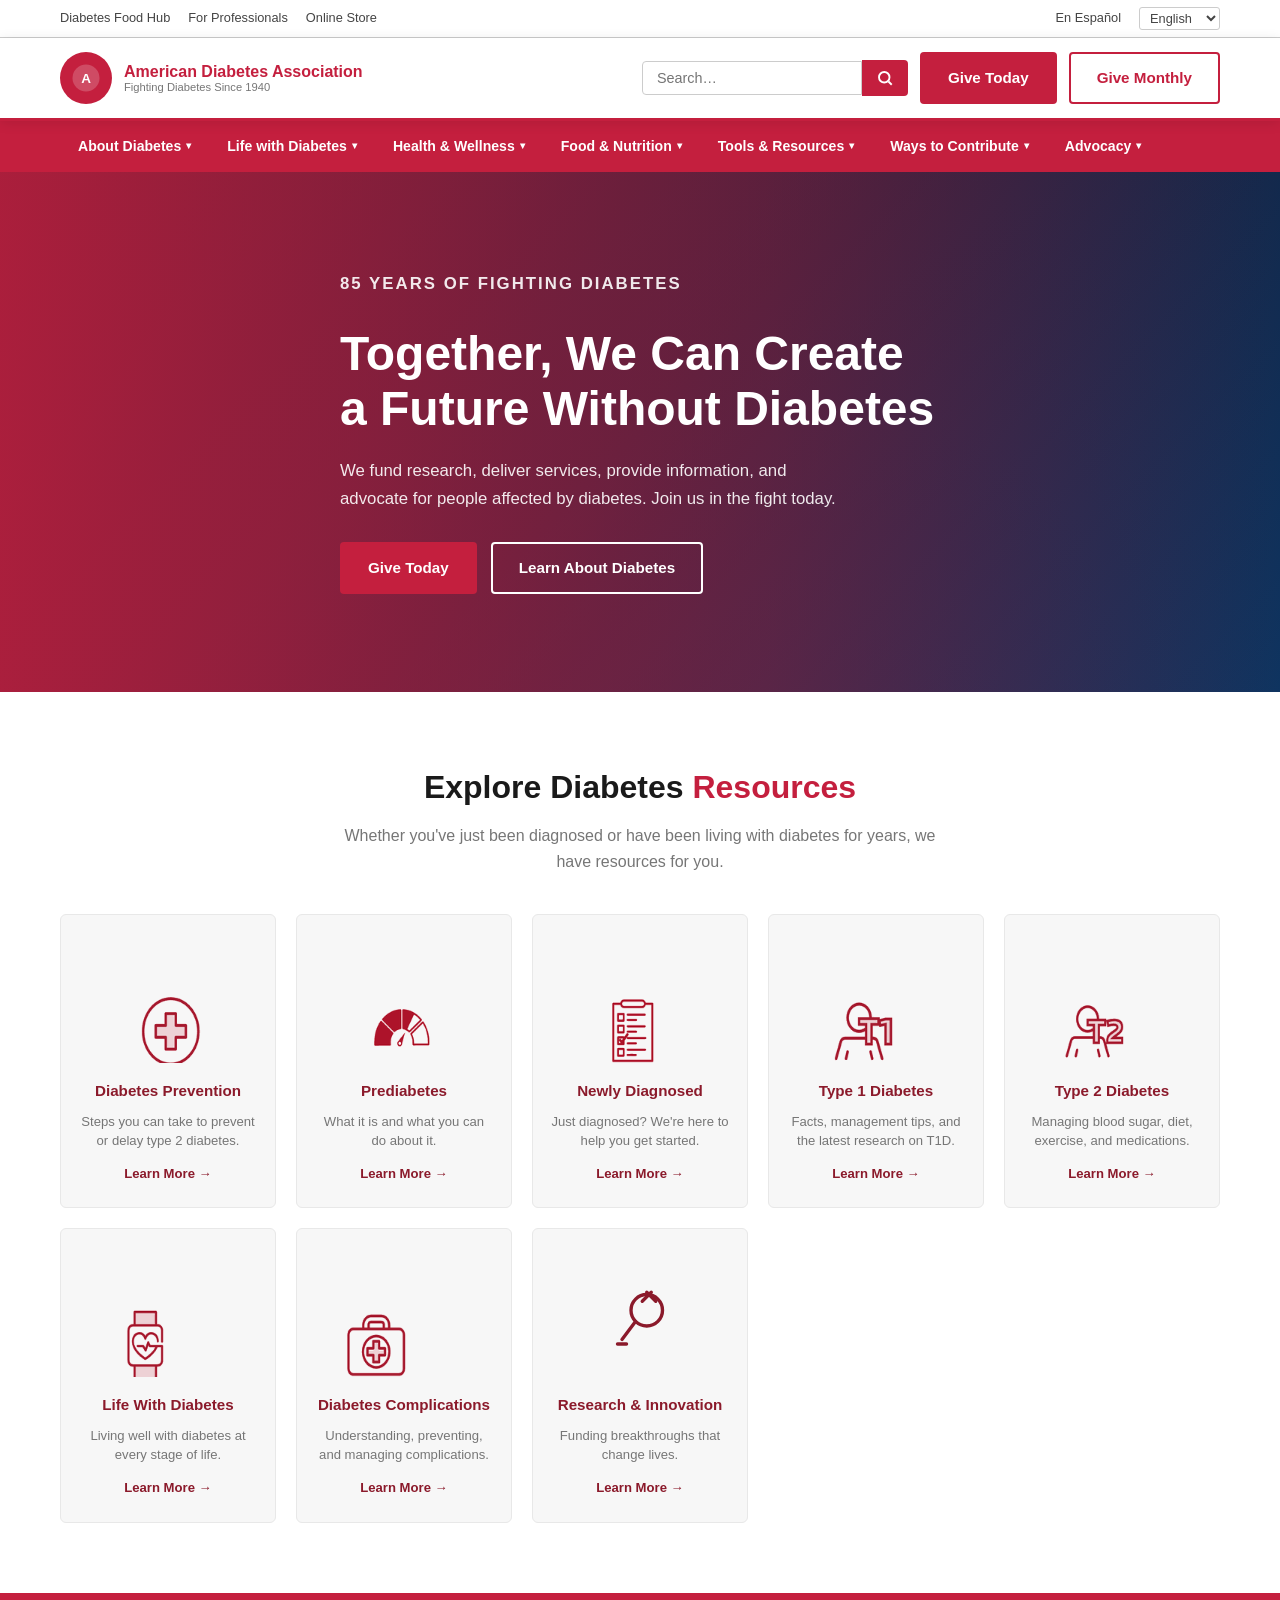
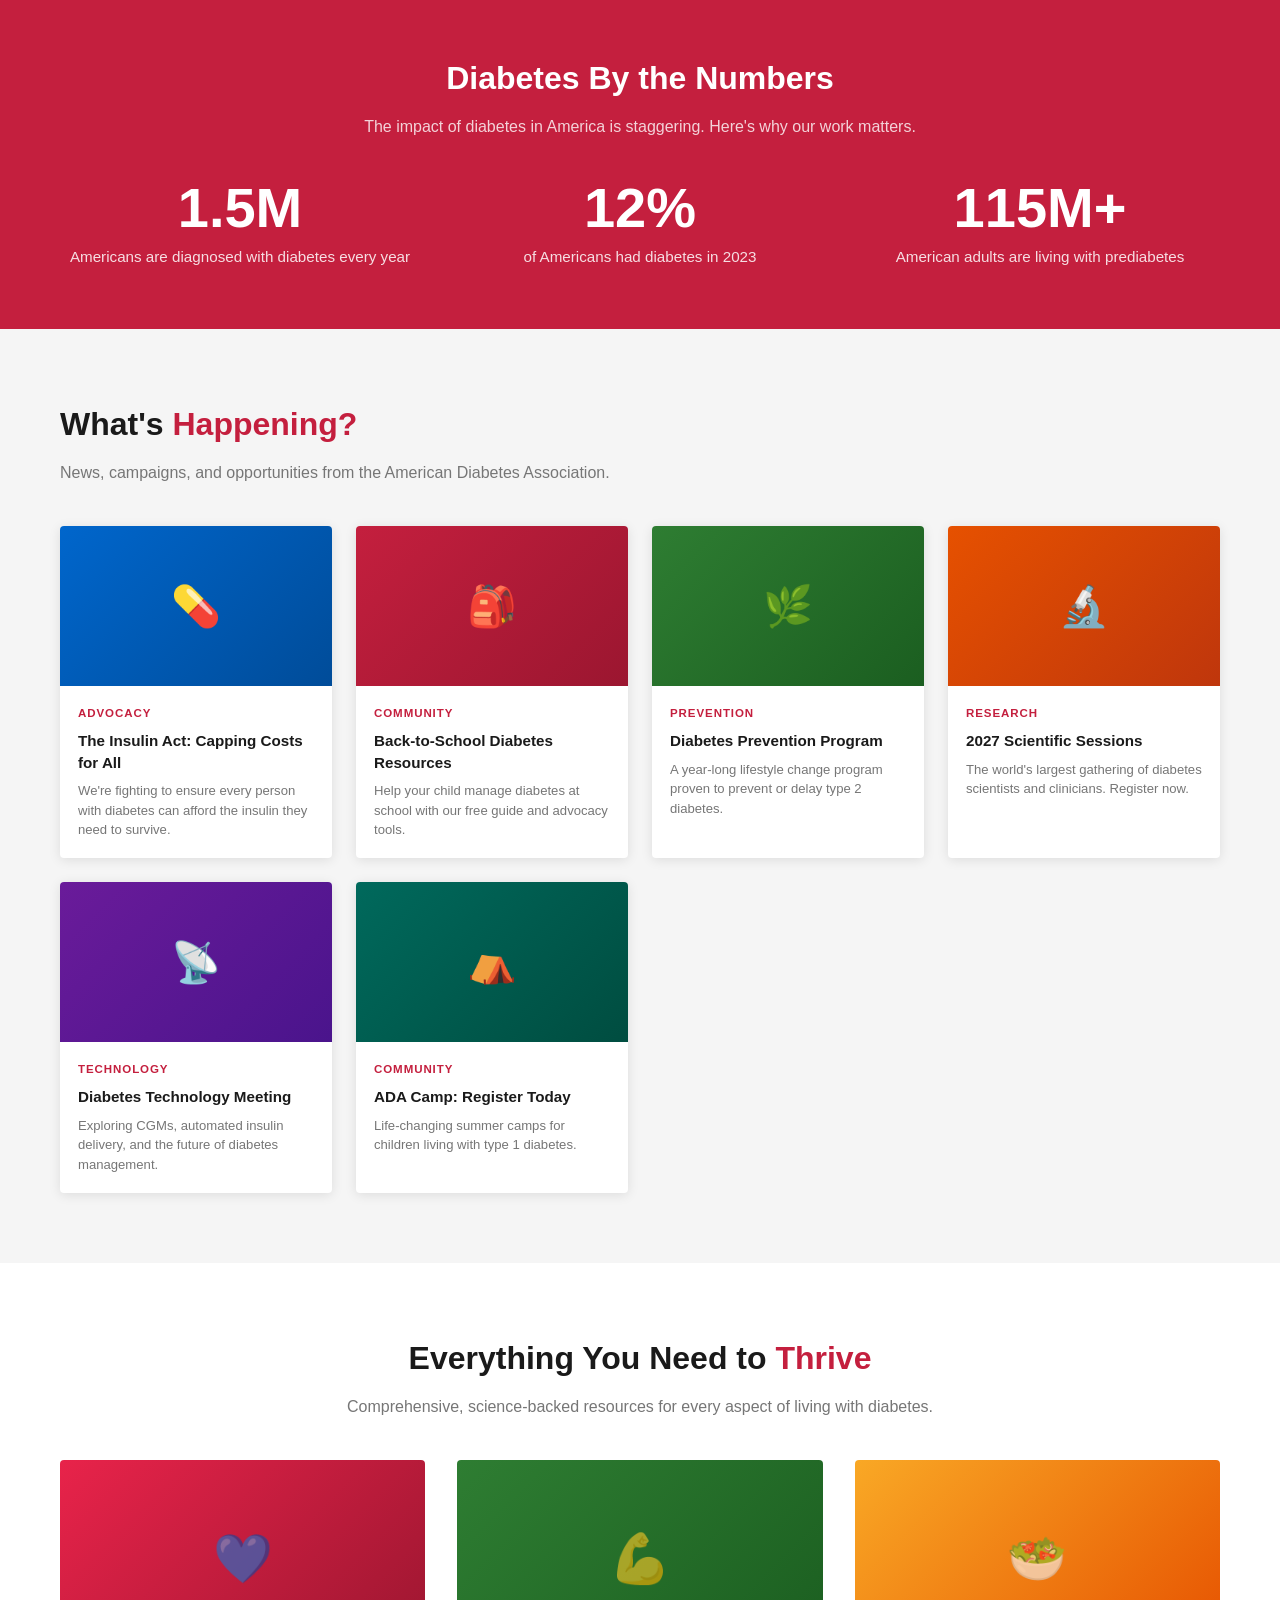
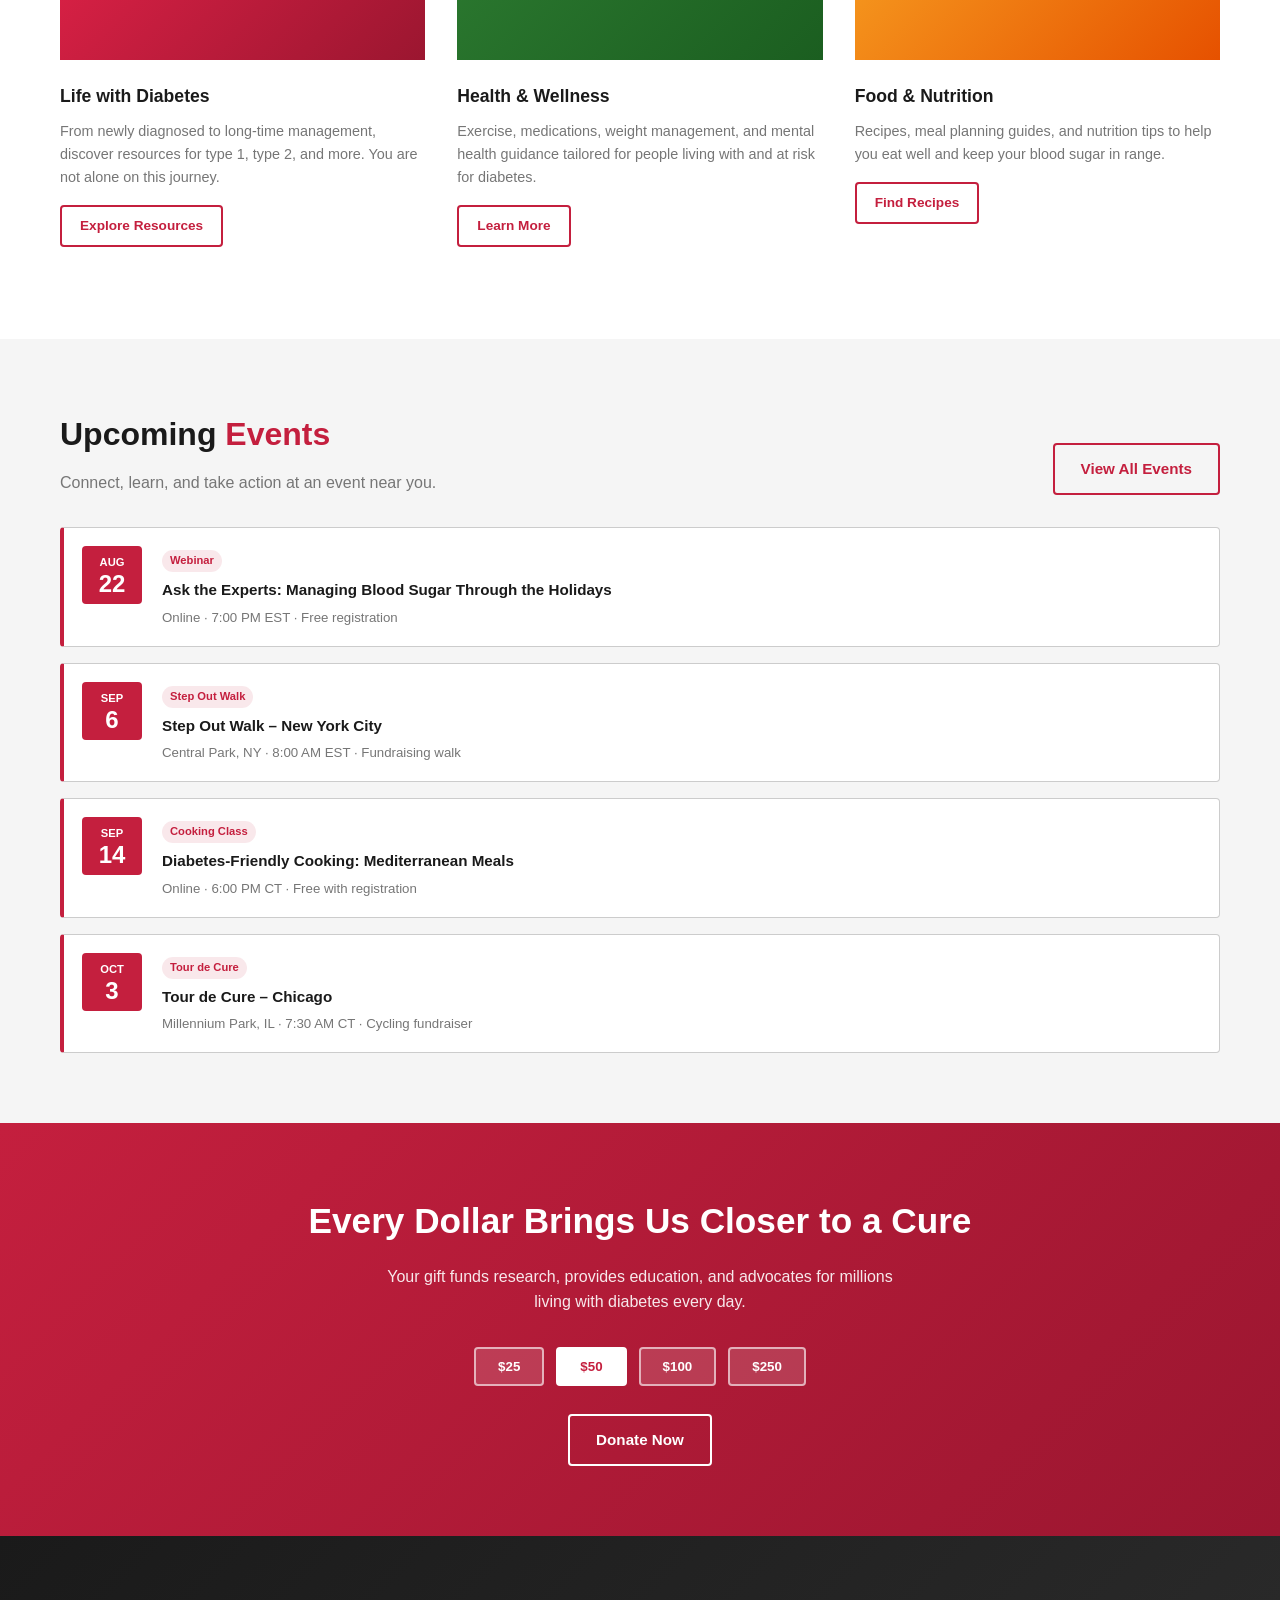
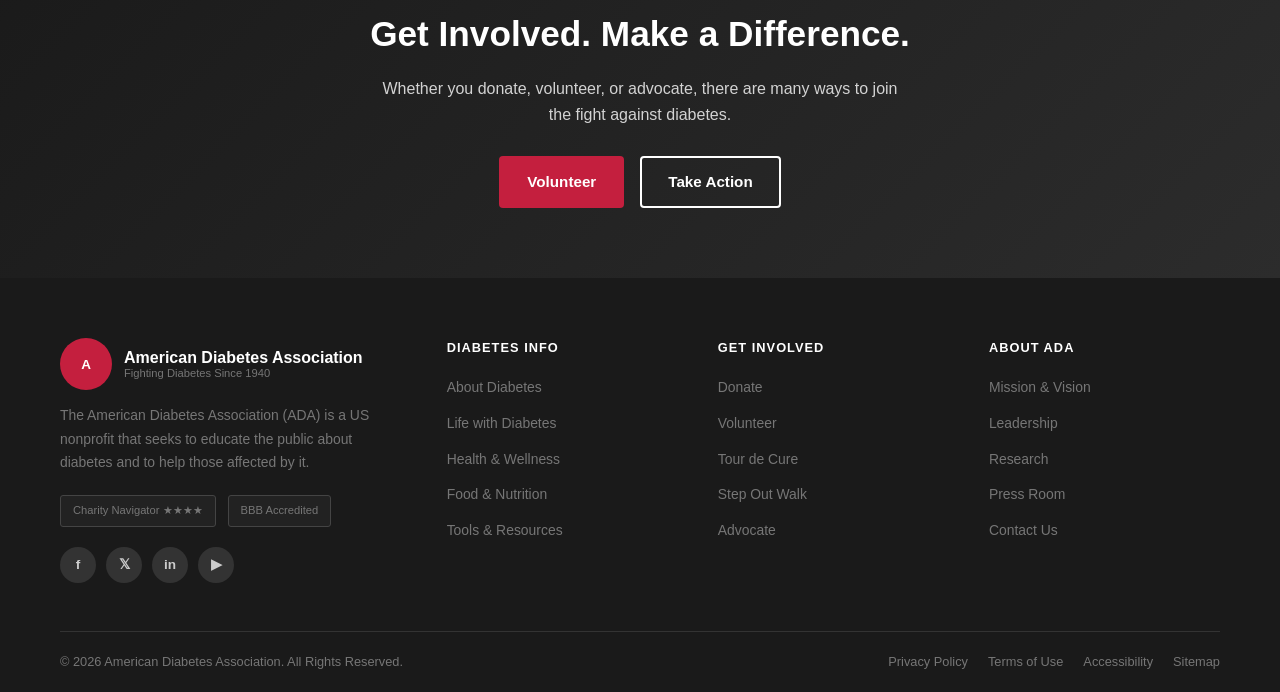
==== index.html @ b3b28b57 "Use original icons extracted directly from diabetes.org screenshot Cropped 7 PNG icons (prevention, " ====
<!DOCTYPE html>
<html lang="en">
<head>
  <meta charset="UTF-8" />
  <meta name="viewport" content="width=device-width, initial-scale=1.0" />
  <title>American Diabetes Association – Home</title>
  <link rel="stylesheet" href="styles.css" />
</head>
<body>

  <!-- TOP BAR -->
  <div class="top-bar">
    <div class="container">
      <div class="top-bar-left">
        <a href="#">Diabetes Food Hub</a>
        <a href="#">For Professionals</a>
        <a href="#">Online Store</a>
      </div>
      <div class="top-bar-right">
        <a href="#">En Español</a>
        <select class="lang-select" aria-label="Language">
          <option>English</option>
          <option>Español</option>
        </select>
        
      </div>
    </div>
  </div>

  <!-- MAIN HEADER -->
  <header class="main-header">
    <div class="container">
      <div class="header-inner">
        <a href="index.html" class="logo">
          <div class="logo-icon">
            <svg viewBox="0 0 40 40" fill="none" xmlns="http://www.w3.org/2000/svg">
              <circle cx="20" cy="20" r="18" fill="white" fill-opacity="0.2"/>
              <text x="20" y="27" text-anchor="middle" fill="white" font-size="18" font-weight="900" font-family="Arial">A</text>
            </svg>
          </div>
          <div class="logo-text">
            <span class="name">American Diabetes Association</span>
            <span class="tag">Fighting Diabetes Since 1940</span>
          </div>
        </a>
        <div class="header-actions">
          <form class="search-form" role="search">
            <input type="search" class="search-input" placeholder="Search…" aria-label="Search" />
            <button type="submit" class="search-btn" aria-label="Submit search">
              <svg viewBox="0 0 24 24" fill="none" stroke="currentColor" stroke-width="2.5">
                <circle cx="11" cy="11" r="7"/><line x1="21" y1="21" x2="16.65" y2="16.65"/>
              </svg>
            </button>
          </form>
          <a href="ways-to-contribute.html" class="btn btn-primary">Give Today</a>
          <a href="ways-to-contribute.html" class="btn btn-red-outline">Give Monthly</a>
          <button class="hamburger" aria-label="Open menu">
            <span></span><span></span><span></span>
          </button>
        </div>
      </div>
    </div>
  </header>

  <!-- MEGA NAV -->
  <nav class="main-nav" aria-label="Primary navigation">
    <div class="container">
      <ul class="nav-list">

        <li class="nav-item" data-mega>
          <a class="nav-link" href="about-diabetes.html">About Diabetes <span class="chevron">▾</span></a>
          <div class="mega-menu">
            <div class="mega-col">
              <div class="mega-col-title">Types</div>
              <ul>
                <li><a href="about-diabetes.html">Type 1 Diabetes</a></li>
                <li><a href="about-diabetes.html">Type 2 Diabetes</a></li>
                <li><a href="about-diabetes.html">Gestational Diabetes</a></li>
                <li><a href="about-diabetes.html">Prediabetes</a></li>
              </ul>
            </div>
            <div class="mega-col">
              <div class="mega-col-title">Learn</div>
              <ul>
                <li><a href="about-diabetes.html">Symptoms & Diagnosis</a></li>
                <li><a href="about-diabetes.html">Risk Factors</a></li>
                <li><a href="about-diabetes.html">Complications</a></li>
                <li><a href="about-diabetes.html">Statistics</a></li>
              </ul>
            </div>
            <div class="mega-col">
              <div class="mega-col-title">Get Started</div>
              <ul>
                <li><a href="about-diabetes.html">Newly Diagnosed</a></li>
                <li><a href="about-diabetes.html">Understanding A1C</a></li>
                <li><a href="about-diabetes.html">Blood Sugar</a></li>
              </ul>
            </div>
          </div>
        </li>

        <li class="nav-item" data-mega>
          <a class="nav-link" href="life-with-diabetes.html">Life with Diabetes <span class="chevron">▾</span></a>
          <div class="mega-menu">
            <div class="mega-col">
              <div class="mega-col-title">Daily Life</div>
              <ul>
                <li><a href="life-with-diabetes.html">Managing Your Diabetes</a></li>
                <li><a href="life-with-diabetes.html">Family &amp; Relationships</a></li>
                <li><a href="life-with-diabetes.html">School &amp; Diabetes</a></li>
                <li><a href="life-with-diabetes.html">Work &amp; Diabetes</a></li>
              </ul>
            </div>
            <div class="mega-col">
              <div class="mega-col-title">Special Topics</div>
              <ul>
                <li><a href="life-with-diabetes.html">Travel &amp; Diabetes</a></li>
                <li><a href="life-with-diabetes.html">Sex &amp; Relationships</a></li>
                <li><a href="life-with-diabetes.html">Mental Health</a></li>
                <li><a href="life-with-diabetes.html">Pregnancy</a></li>
              </ul>
            </div>
          </div>
        </li>

        <li class="nav-item" data-mega>
          <a class="nav-link" href="health-wellness.html">Health &amp; Wellness <span class="chevron">▾</span></a>
          <div class="mega-menu">
            <div class="mega-col">
              <div class="mega-col-title">Wellness</div>
              <ul>
                <li><a href="health-wellness.html">Exercise &amp; Fitness</a></li>
                <li><a href="health-wellness.html">Weight Management</a></li>
                <li><a href="health-wellness.html">Medications</a></li>
                <li><a href="health-wellness.html">Insulin</a></li>
              </ul>
            </div>
            <div class="mega-col">
              <div class="mega-col-title">Monitoring</div>
              <ul>
                <li><a href="health-wellness.html">Blood Sugar Testing</a></li>
                <li><a href="health-wellness.html">A1C Testing</a></li>
                <li><a href="health-wellness.html">Continuous Glucose Monitoring</a></li>
              </ul>
            </div>
          </div>
        </li>

        <li class="nav-item" data-mega>
          <a class="nav-link" href="food-nutrition.html">Food &amp; Nutrition <span class="chevron">▾</span></a>
          <div class="mega-menu">
            <div class="mega-col">
              <div class="mega-col-title">Eating Well</div>
              <ul>
                <li><a href="food-nutrition.html">Eating Healthy</a></li>
                <li><a href="food-nutrition.html">Diabetes Meal Planning</a></li>
                <li><a href="food-nutrition.html">Carb Counting</a></li>
                <li><a href="food-nutrition.html">Glycemic Index</a></li>
              </ul>
            </div>
            <div class="mega-col">
              <div class="mega-col-title">Recipes</div>
              <ul>
                <li><a href="food-nutrition.html">Browse All Recipes</a></li>
                <li><a href="food-nutrition.html">Breakfast</a></li>
                <li><a href="food-nutrition.html">Lunch &amp; Dinner</a></li>
                <li><a href="food-nutrition.html">Snacks &amp; Desserts</a></li>
              </ul>
            </div>
          </div>
        </li>

        <li class="nav-item" data-mega>
          <a class="nav-link" href="tools-resources.html">Tools &amp; Resources <span class="chevron">▾</span></a>
          <div class="mega-menu">
            <div class="mega-col">
              <div class="mega-col-title">Tools</div>
              <ul>
                <li><a href="tools-resources.html">Diabetes Risk Test</a></li>
                <li><a href="tools-resources.html">A1C Calculator</a></li>
                <li><a href="tools-resources.html">BMI Calculator</a></li>
                <li><a href="tools-resources.html">Carb Counter</a></li>
              </ul>
            </div>
            <div class="mega-col">
              <div class="mega-col-title">Resources</div>
              <ul>
                <li><a href="tools-resources.html">Patient Education</a></li>
                <li><a href="tools-resources.html">Research &amp; Statistics</a></li>
                <li><a href="tools-resources.html">Clinical Trials</a></li>
                <li><a href="tools-resources.html">Find a Doctor</a></li>
              </ul>
            </div>
          </div>
        </li>

        <li class="nav-item" data-mega>
          <a class="nav-link" href="ways-to-contribute.html">Ways to Contribute <span class="chevron">▾</span></a>
          <div class="mega-menu">
            <div class="mega-col">
              <div class="mega-col-title">Give</div>
              <ul>
                <li><a href="ways-to-contribute.html">Donate Today</a></li>
                <li><a href="ways-to-contribute.html">Monthly Giving</a></li>
                <li><a href="ways-to-contribute.html">Legacy Giving</a></li>
              </ul>
            </div>
            <div class="mega-col">
              <div class="mega-col-title">Act</div>
              <ul>
                <li><a href="ways-to-contribute.html">Volunteer</a></li>
                <li><a href="ways-to-contribute.html">Tour de Cure</a></li>
                <li><a href="ways-to-contribute.html">Step Out Walk</a></li>
              </ul>
            </div>
          </div>
        </li>

        <li class="nav-item" data-mega>
          <a class="nav-link" href="advocacy.html">Advocacy <span class="chevron">▾</span></a>
          <div class="mega-menu">
            <div class="mega-col">
              <div class="mega-col-title">Take Action</div>
              <ul>
                <li><a href="advocacy.html">Insulin Affordability</a></li>
                <li><a href="advocacy.html">Discrimination &amp; Rights</a></li>
                <li><a href="advocacy.html">Insurance Coverage</a></li>
                <li><a href="advocacy.html">Current Campaigns</a></li>
              </ul>
            </div>
            <div class="mega-col">
              <div class="mega-col-title">Policy</div>
              <ul>
                <li><a href="advocacy.html">Federal Legislation</a></li>
                <li><a href="advocacy.html">State Legislation</a></li>
                <li><a href="advocacy.html">Call to Congress</a></li>
              </ul>
            </div>
          </div>
        </li>

      </ul>
    </div>
  </nav>

  <!-- ===================== HERO ===================== -->
  <section class="hero">
    <div class="container">
      <div class="hero-content">
        <p class="hero-eyebrow">85 Years of Fighting Diabetes</p>
        <h1>Together, We Can Create a Future Without Diabetes</h1>
        <p>We fund research, deliver services, provide information, and advocate for people affected by diabetes. Join us in the fight today.</p>
        <div class="hero-btns">
          <a href="ways-to-contribute.html" class="btn btn-primary">Give Today</a>
          <a href="about-diabetes.html" class="btn btn-outline">Learn About Diabetes</a>
        </div>
      </div>
    </div>
  </section>

  <!-- ===================== TOPIC CARDS ===================== -->
  <section class="section">
    <div class="container">
      <div class="section-header center">
        <h2 class="section-title">Explore Diabetes <span>Resources</span></h2>
        <p class="section-sub">Whether you've just been diagnosed or have been living with diabetes for years, we have resources for you.</p>
      </div>
      <div class="cards-grid">
        <div class="topic-card">
          <div class="icon"><img src="icons/prevention.png" alt="Diabetes Prevention" /></div>
          <h3>Diabetes Prevention</h3>
          <p>Steps you can take to prevent or delay type 2 diabetes.</p>
          <a href="about-diabetes.html">Learn More →</a>
        </div>
        <div class="topic-card">
          <div class="icon"><img src="icons/prediabetes.png" alt="Prediabetes" /></div>
          <h3>Prediabetes</h3>
          <p>What it is and what you can do about it.</p>
          <a href="about-diabetes.html">Learn More →</a>
        </div>
        <div class="topic-card">
          <div class="icon"><img src="icons/newly-diagnosed.png" alt="Newly Diagnosed" /></div>
          <h3>Newly Diagnosed</h3>
          <p>Just diagnosed? We're here to help you get started.</p>
          <a href="about-diabetes.html">Learn More →</a>
        </div>
        <div class="topic-card">
          <div class="icon"><img src="icons/type1.png" alt="Type 1 Diabetes" /></div>
          <h3>Type 1 Diabetes</h3>
          <p>Facts, management tips, and the latest research on T1D.</p>
          <a href="about-diabetes.html">Learn More →</a>
        </div>
        <div class="topic-card">
          <div class="icon"><img src="icons/type2.png" alt="Type 2 Diabetes" /></div>
          <h3>Type 2 Diabetes</h3>
          <p>Managing blood sugar, diet, exercise, and medications.</p>
          <a href="about-diabetes.html">Learn More →</a>
        </div>
        <div class="topic-card">
          <div class="icon"><img src="icons/life-with-diabetes.png" alt="Life With Diabetes" /></div>
          <h3>Life With Diabetes</h3>
          <p>Living well with diabetes at every stage of life.</p>
          <a href="life-with-diabetes.html">Learn More →</a>
        </div>
        <div class="topic-card">
          <div class="icon"><img src="icons/complications.png" alt="Diabetes Complications" /></div>
          <h3>Diabetes Complications</h3>
          <p>Understanding, preventing, and managing complications.</p>
          <a href="about-diabetes.html">Learn More →</a>
        </div>
        <div class="topic-card">
          <div class="icon">
            <svg viewBox="0 0 64 64" fill="none" stroke="#8B1A2B" stroke-width="3" stroke-linecap="round" stroke-linejoin="round">
              <circle cx="38" cy="26" r="14"/>
              <line x1="28" y1="36" x2="16" y2="52"/>
              <line x1="20" y1="56" x2="12" y2="56"/>
              <line x1="34" y1="18" x2="42" y2="10"/>
              <line x1="38" y1="10" x2="46" y2="18"/>
            </svg>
          </div>
          <h3>Research &amp; Innovation</h3>
          <p>Funding breakthroughs that change lives.</p>
          <a href="tools-resources.html">Learn More →</a>
        </div>
      </div>
    </div>
  </section>

  <!-- ===================== STATS BAND ===================== -->
  <section class="stats-band">
    <div class="container">
      <div class="section-header center">
        <h2 class="section-title" style="color:#fff">Diabetes By the Numbers</h2>
        <p class="section-sub" style="color:rgba(255,255,255,.8);margin:0 auto">The impact of diabetes in America is staggering. Here's why our work matters.</p>
      </div>
      <div class="stats-grid">
        <div class="stat-item">
          <span class="stat-number">1.5M</span>
          <span class="stat-label">Americans are diagnosed with diabetes every year</span>
        </div>
        <div class="stat-item">
          <span class="stat-number">12%</span>
          <span class="stat-label">of Americans had diabetes in 2023</span>
        </div>
        <div class="stat-item">
          <span class="stat-number">115M+</span>
          <span class="stat-label">American adults are living with prediabetes</span>
        </div>
      </div>
    </div>
  </section>

  <!-- ===================== WHAT'S HAPPENING ===================== -->
  <section class="section section-alt">
    <div class="container">
      <div class="section-header">
        <h2 class="section-title">What's <span>Happening?</span></h2>
        <p class="section-sub">News, campaigns, and opportunities from the American Diabetes Association.</p>
      </div>
      <div class="news-grid">
        <div class="news-card">
          <div class="news-card-img blue">💊</div>
          <div class="news-card-body">
            <span class="news-tag">Advocacy</span>
            <h3>The Insulin Act: Capping Costs for All</h3>
            <p>We're fighting to ensure every person with diabetes can afford the insulin they need to survive.</p>
          </div>
        </div>
        <div class="news-card">
          <div class="news-card-img red">🎒</div>
          <div class="news-card-body">
            <span class="news-tag">Community</span>
            <h3>Back-to-School Diabetes Resources</h3>
            <p>Help your child manage diabetes at school with our free guide and advocacy tools.</p>
          </div>
        </div>
        <div class="news-card">
          <div class="news-card-img green">🌿</div>
          <div class="news-card-body">
            <span class="news-tag">Prevention</span>
            <h3>Diabetes Prevention Program</h3>
            <p>A year-long lifestyle change program proven to prevent or delay type 2 diabetes.</p>
          </div>
        </div>
        <div class="news-card">
          <div class="news-card-img orange">🔬</div>
          <div class="news-card-body">
            <span class="news-tag">Research</span>
            <h3>2027 Scientific Sessions</h3>
            <p>The world's largest gathering of diabetes scientists and clinicians. Register now.</p>
          </div>
        </div>
        <div class="news-card">
          <div class="news-card-img purple">📡</div>
          <div class="news-card-body">
            <span class="news-tag">Technology</span>
            <h3>Diabetes Technology Meeting</h3>
            <p>Exploring CGMs, automated insulin delivery, and the future of diabetes management.</p>
          </div>
        </div>
        <div class="news-card">
          <div class="news-card-img teal">⛺</div>
          <div class="news-card-body">
            <span class="news-tag">Community</span>
            <h3>ADA Camp: Register Today</h3>
            <p>Life-changing summer camps for children living with type 1 diabetes.</p>
          </div>
        </div>
      </div>
    </div>
  </section>

  <!-- ===================== CONTENT 3-COL ===================== -->
  <section class="section">
    <div class="container">
      <div class="section-header center">
        <h2 class="section-title">Everything You Need to <span>Thrive</span></h2>
        <p class="section-sub">Comprehensive, science-backed resources for every aspect of living with diabetes.</p>
      </div>
      <div class="content-grid">
        <div class="content-card">
          <div class="content-card-img">💙</div>
          <div class="content-card-body">
            <h3>Life with Diabetes</h3>
            <p>From newly diagnosed to long-time management, discover resources for type 1, type 2, and more. You are not alone on this journey.</p>
            <a href="life-with-diabetes.html" class="btn btn-red-outline btn-sm">Explore Resources</a>
          </div>
        </div>
        <div class="content-card">
          <div class="content-card-img" style="background:linear-gradient(135deg,#2e7d32,#1b5e20)">💪</div>
          <div class="content-card-body">
            <h3>Health &amp; Wellness</h3>
            <p>Exercise, medications, weight management, and mental health guidance tailored for people living with and at risk for diabetes.</p>
            <a href="health-wellness.html" class="btn btn-red-outline btn-sm">Learn More</a>
          </div>
        </div>
        <div class="content-card">
          <div class="content-card-img" style="background:linear-gradient(135deg,#f9a825,#e65100)">🥗</div>
          <div class="content-card-body">
            <h3>Food &amp; Nutrition</h3>
            <p>Recipes, meal planning guides, and nutrition tips to help you eat well and keep your blood sugar in range.</p>
            <a href="food-nutrition.html" class="btn btn-red-outline btn-sm">Find Recipes</a>
          </div>
        </div>
      </div>
    </div>
  </section>

  <!-- ===================== UPCOMING EVENTS ===================== -->
  <section class="section section-alt">
    <div class="container">
      <div style="display:flex;justify-content:space-between;align-items:flex-end;margin-bottom:32px;flex-wrap:wrap;gap:16px;">
        <div>
          <h2 class="section-title">Upcoming <span>Events</span></h2>
          <p class="section-sub" style="margin-bottom:0">Connect, learn, and take action at an event near you.</p>
        </div>
        <a href="ways-to-contribute.html" class="btn btn-red-outline">View All Events</a>
      </div>
      <div class="events-list">
        <div class="event-item">
          <div class="event-date"><span class="month">Aug</span><span class="day">22</span></div>
          <div class="event-info">
            <span class="event-tag">Webinar</span>
            <h4>Ask the Experts: Managing Blood Sugar Through the Holidays</h4>
            <p>Online · 7:00 PM EST · Free registration</p>
          </div>
        </div>
        <div class="event-item">
          <div class="event-date"><span class="month">Sep</span><span class="day">6</span></div>
          <div class="event-info">
            <span class="event-tag">Step Out Walk</span>
            <h4>Step Out Walk – New York City</h4>
            <p>Central Park, NY · 8:00 AM EST · Fundraising walk</p>
          </div>
        </div>
        <div class="event-item">
          <div class="event-date"><span class="month">Sep</span><span class="day">14</span></div>
          <div class="event-info">
            <span class="event-tag">Cooking Class</span>
            <h4>Diabetes-Friendly Cooking: Mediterranean Meals</h4>
            <p>Online · 6:00 PM CT · Free with registration</p>
          </div>
        </div>
        <div class="event-item">
          <div class="event-date"><span class="month">Oct</span><span class="day">3</span></div>
          <div class="event-info">
            <span class="event-tag">Tour de Cure</span>
            <h4>Tour de Cure – Chicago</h4>
            <p>Millennium Park, IL · 7:30 AM CT · Cycling fundraiser</p>
          </div>
        </div>
      </div>
    </div>
  </section>

  <!-- ===================== CTA DONATE ===================== -->
  <section class="donate-section">
    <div class="container">
      <h2>Every Dollar Brings Us Closer to a Cure</h2>
      <p>Your gift funds research, provides education, and advocates for millions living with diabetes every day.</p>
      <div class="donate-amounts">
        <button class="amount-btn">$25</button>
        <button class="amount-btn active">$50</button>
        <button class="amount-btn">$100</button>
        <button class="amount-btn">$250</button>
      </div>
      <a href="ways-to-contribute.html" class="btn btn-outline">Donate Now</a>
    </div>
  </section>

  <!-- ===================== CTA BAND ===================== -->
  <section class="cta-band">
    <div class="container">
      <h2>Get Involved. Make a Difference.</h2>
      <p>Whether you donate, volunteer, or advocate, there are many ways to join the fight against diabetes.</p>
      <div class="cta-btns">
        <a href="ways-to-contribute.html" class="btn btn-primary">Volunteer</a>
        <a href="advocacy.html" class="btn btn-outline">Take Action</a>
      </div>
    </div>
  </section>

  <!-- ===================== FOOTER ===================== -->
  <footer class="site-footer">
    <div class="container">
      <div class="footer-grid">
        <div class="footer-brand">
          <a href="index.html" class="logo">
            <div class="logo-icon"><svg viewBox="0 0 40 40" fill="none"><text x="20" y="27" text-anchor="middle" fill="white" font-size="18" font-weight="900" font-family="Arial">A</text></svg></div>
            <div class="logo-text"><span class="name">American Diabetes Association</span><span class="tag">Fighting Diabetes Since 1940</span></div>
          </a>
          <p>The American Diabetes Association (ADA) is a US nonprofit that seeks to educate the public about diabetes and to help those affected by it.</p>
          <div class="trust-badges">
            <span class="badge">Charity Navigator ★★★★</span>
            <span class="badge">BBB Accredited</span>
          </div>
          <div class="footer-social">
            <a href="#" class="social-link">f</a>
            <a href="#" class="social-link">𝕏</a>
            <a href="#" class="social-link">in</a>
            <a href="#" class="social-link">▶</a>
          </div>
        </div>
        <div class="footer-col">
          <h4>Diabetes Info</h4>
          <ul>
            <li><a href="about-diabetes.html">About Diabetes</a></li>
            <li><a href="life-with-diabetes.html">Life with Diabetes</a></li>
            <li><a href="health-wellness.html">Health &amp; Wellness</a></li>
            <li><a href="food-nutrition.html">Food &amp; Nutrition</a></li>
            <li><a href="tools-resources.html">Tools &amp; Resources</a></li>
          </ul>
        </div>
        <div class="footer-col">
          <h4>Get Involved</h4>
          <ul>
            <li><a href="ways-to-contribute.html">Donate</a></li>
            <li><a href="ways-to-contribute.html">Volunteer</a></li>
            <li><a href="ways-to-contribute.html">Tour de Cure</a></li>
            <li><a href="ways-to-contribute.html">Step Out Walk</a></li>
            <li><a href="advocacy.html">Advocate</a></li>
          </ul>
        </div>
        <div class="footer-col">
          <h4>About ADA</h4>
          <ul>
            <li><a href="#">Mission &amp; Vision</a></li>
            <li><a href="#">Leadership</a></li>
            <li><a href="#">Research</a></li>
            <li><a href="#">Press Room</a></li>
            <li><a href="#">Contact Us</a></li>
          </ul>
        </div>
      </div>
      <div class="footer-bottom">
        <p>© 2026 American Diabetes Association. All Rights Reserved.</p>
        <div class="footer-bottom-links">
          <a href="#">Privacy Policy</a>
          <a href="#">Terms of Use</a>
          <a href="#">Accessibility</a>
          <a href="#">Sitemap</a>
        </div>
      </div>
    </div>
  </footer>

  <script src="script.js"></script>
</body>
</html>
---- styles.css ----
/* ============================================================
   American Diabetes Association – Site Styles
   ============================================================ */

/* ---------- Reset & Base ---------- */
*, *::before, *::after { box-sizing: border-box; margin: 0; padding: 0; }

:root {
  --red:         #C41F3E;
  --red-dark:    #9B1630;
  --red-light:   #E8234A;
  --blue:        #0066CC;
  --blue-dark:   #004C99;
  --gray-900:    #1A1A1A;
  --gray-700:    #444444;
  --gray-500:    #767676;
  --gray-300:    #CCCCCC;
  --gray-100:    #F5F5F5;
  --white:       #FFFFFF;
  --font:        'Segoe UI', Arial, sans-serif;
  --radius:      4px;
  --shadow:      0 2px 12px rgba(0,0,0,.10);
  --transition:  .2s ease;
}

html { scroll-behavior: smooth; }

body {
  font-family: var(--font);
  color: var(--gray-900);
  background: var(--white);
  line-height: 1.6;
  font-size: 16px;
}

a { color: var(--blue); text-decoration: none; }
a:hover { text-decoration: underline; }
img { max-width: 100%; display: block; }
ul { list-style: none; }

/* ---------- Utility ---------- */
.container { max-width: 1200px; margin: 0 auto; padding: 0 20px; }
.sr-only { position: absolute; width: 1px; height: 1px; overflow: hidden; clip: rect(0,0,0,0); }

.btn {
  display: inline-block;
  padding: 12px 26px;
  border-radius: var(--radius);
  font-weight: 700;
  font-size: .95rem;
  cursor: pointer;
  transition: background var(--transition), transform var(--transition);
  border: 2px solid transparent;
  text-align: center;
}
.btn:hover { transform: translateY(-1px); text-decoration: none; }
.btn-primary   { background: var(--red); color: var(--white); }
.btn-primary:hover { background: var(--red-dark); }
.btn-outline   { background: transparent; border-color: var(--white); color: var(--white); }
.btn-outline:hover { background: rgba(255,255,255,.15); }
.btn-red-outline { background: transparent; border-color: var(--red); color: var(--red); }
.btn-red-outline:hover { background: var(--red); color: var(--white); }
.btn-sm { padding: 8px 18px; font-size: .85rem; }

/* ============================================================
   TOP BAR
   ============================================================ */
.top-bar {
  background: var(--white);
  color: var(--gray-700);
  font-size: .8rem;
  padding: 7px 0;
  border-bottom: 1px solid var(--gray-300);
}
.top-bar .container {
  display: flex;
  align-items: center;
  justify-content: space-between;
  gap: 12px;
}
.top-bar a { color: var(--gray-700); }
.top-bar a:hover { color: var(--red); text-decoration: none; }
.top-bar-left, .top-bar-right { display: flex; gap: 18px; align-items: center; }
.top-bar-right .lang-select {
  background: transparent; border: 1px solid var(--gray-300);
  color: var(--gray-700); padding: 2px 6px; border-radius: 3px; cursor: pointer;
  font-size: .8rem;
}

/* ============================================================
   MAIN HEADER
   ============================================================ */
.main-header {
  background: var(--white);
  border-bottom: 3px solid var(--red);
  position: sticky;
  top: 0;
  z-index: 1000;
  box-shadow: var(--shadow);
}
.header-inner {
  display: flex;
  align-items: center;
  justify-content: space-between;
  padding: 14px 0;
}
.logo { display: flex; align-items: center; gap: 12px; text-decoration: none; }
.logo-icon {
  width: 52px; height: 52px;
  background: var(--red);
  border-radius: 50%;
  display: flex; align-items: center; justify-content: center;
  flex-shrink: 0;
}
.logo-icon svg { width: 30px; height: 30px; }
.logo-text { line-height: 1.2; }
.logo-text .name { font-size: 1rem; font-weight: 800; color: var(--red); display: block; }
.logo-text .tag  { font-size: .7rem; color: var(--gray-500); display: block; }

.header-actions { display: flex; align-items: center; gap: 12px; }
.search-form { display: flex; align-items: center; }
.search-input {
  border: 1px solid var(--gray-300); border-radius: var(--radius) 0 0 var(--radius);
  padding: 8px 14px; font-size: .9rem; outline: none; width: 220px;
}
.search-input:focus { border-color: var(--red); }
.search-btn {
  background: var(--red); border: none; color: var(--white);
  padding: 9px 14px; cursor: pointer;
  border-radius: 0 var(--radius) var(--radius) 0;
  transition: background var(--transition);
}
.search-btn:hover { background: var(--red-dark); }
.search-btn svg { width: 18px; height: 18px; display: block; }

/* ============================================================
   MEGA NAV
   ============================================================ */
.main-nav { background: var(--red); }
.nav-list {
  display: flex;
  align-items: stretch;
}
.nav-item { position: relative; }
.nav-link {
  display: flex; align-items: center; gap: 5px;
  color: var(--white); font-weight: 700; font-size: .88rem;
  padding: 14px 18px;
  transition: background var(--transition);
  white-space: nowrap;
  cursor: pointer;
  text-decoration: none;
}
.nav-link:hover, .nav-item.open > .nav-link { background: var(--red-dark); text-decoration: none; }
.nav-link .chevron { font-size: .65rem; transition: transform var(--transition); }
.nav-item.open .chevron { transform: rotate(180deg); }

/* Mega dropdown */
.mega-menu {
  display: none;
  position: absolute;
  top: 100%; left: 0;
  background: var(--white);
  border-top: 3px solid var(--red);
  box-shadow: 0 6px 24px rgba(0,0,0,.18);
  min-width: 680px;
  padding: 28px;
  z-index: 999;
  border-radius: 0 0 var(--radius) var(--radius);
}
.nav-item.open .mega-menu { display: flex; gap: 32px; }
.mega-col { flex: 1; }
.mega-col-title {
  font-size: .7rem; font-weight: 800; text-transform: uppercase;
  letter-spacing: .08em; color: var(--red); border-bottom: 1px solid var(--gray-300);
  padding-bottom: 8px; margin-bottom: 12px;
}
.mega-col ul li { margin-bottom: 8px; }
.mega-col ul li a { color: var(--gray-700); font-size: .88rem; }
.mega-col ul li a:hover { color: var(--red); }

/* Mobile hamburger */
.hamburger { display: none; background: none; border: none; cursor: pointer; padding: 8px; }
.hamburger span {
  display: block; width: 24px; height: 2px;
  background: var(--gray-900); margin: 5px 0;
  transition: var(--transition);
}

/* ============================================================
   HERO
   ============================================================ */
.hero {
  position: relative;
  background: linear-gradient(135deg, #1A1A2E 0%, #16213E 50%, #0F3460 100%);
  color: var(--white);
  min-height: 520px;
  display: flex; align-items: center;
  overflow: hidden;
}
.hero::before {
  content: '';
  position: absolute; inset: 0;
  background: linear-gradient(to right, rgba(196,31,62,.85) 0%, rgba(196,31,62,.4) 60%, transparent 100%);
}
.hero-content {
  position: relative; z-index: 2;
  max-width: 600px;
}
.hero-eyebrow {
  font-size: .8rem; font-weight: 700; letter-spacing: .12em; text-transform: uppercase;
  color: rgba(255,255,255,.8); margin-bottom: 14px;
}
.hero h1 {
  font-size: clamp(1.8rem, 4vw, 3rem);
  font-weight: 900; line-height: 1.15;
  margin-bottom: 20px;
}
.hero p {
  font-size: 1.05rem; line-height: 1.7;
  color: rgba(255,255,255,.9); margin-bottom: 28px;
  max-width: 500px;
}
.hero-btns { display: flex; gap: 14px; flex-wrap: wrap; }

/* ============================================================
   SECTION COMMONS
   ============================================================ */
.section { padding: 70px 0; }
.section-alt { background: var(--gray-100); }
.section-title {
  font-size: clamp(1.4rem, 3vw, 2rem);
  font-weight: 800; color: var(--gray-900);
  margin-bottom: 10px;
}
.section-title span { color: var(--red); }
.section-sub {
  font-size: 1rem; color: var(--gray-500);
  max-width: 600px; margin-bottom: 40px;
}
.section-header { margin-bottom: 40px; }
.section-header.center { text-align: center; }
.section-header.center .section-sub { margin: 0 auto 40px; }

/* ============================================================
   TOPIC CARDS
   ============================================================ */
.cards-grid {
  display: grid;
  grid-template-columns: repeat(auto-fill, minmax(200px, 1fr));
  gap: 20px;
}
.topic-card {
  background: #f7f7f7;
  border: 1px solid #e8e8e8;
  border-radius: 6px;
  padding: 28px 18px 22px;
  text-align: center;
  transition: box-shadow var(--transition), transform var(--transition);
  cursor: pointer;
}
.topic-card:hover { box-shadow: 0 4px 18px rgba(0,0,0,.10); transform: translateY(-3px); }
.topic-card .icon {
  width: 120px; height: 120px;
  display: flex; align-items: center; justify-content: center;
  margin: 0 auto 16px;
  color: #8B1A2B;
}
.topic-card .icon img {
  width: 100%; height: 100%;
  object-fit: contain;
}
.topic-card .icon svg { width: 72px; height: 72px; }
.topic-card h3 { font-size: .95rem; font-weight: 700; color: #8B1A2B; margin-bottom: 8px; }
.topic-card p  { font-size: .82rem; color: var(--gray-500); line-height: 1.5; }
.topic-card a  { color: #8B1A2B; font-size: .82rem; font-weight: 700; margin-top: 12px; display: inline-block; }

/* ============================================================
   STATS BAND
   ============================================================ */
.stats-band {
  background: var(--red);
  color: var(--white);
  padding: 60px 0;
}
.stats-band .section-title { color: var(--white); }
.stats-grid {
  display: grid;
  grid-template-columns: repeat(3, 1fr);
  gap: 40px;
  margin-top: 40px;
}
.stat-item { text-align: center; }
.stat-number {
  font-size: clamp(2rem, 5vw, 3.5rem);
  font-weight: 900; line-height: 1;
  display: block; margin-bottom: 8px;
}
.stat-label { font-size: .95rem; color: rgba(255,255,255,.85); }

/* ============================================================
   CONTENT SECTIONS (3-col)
   ============================================================ */
.content-grid {
  display: grid;
  grid-template-columns: repeat(3, 1fr);
  gap: 32px;
}
.content-card { border-radius: var(--radius); overflow: hidden; }
.content-card-img {
  width: 100%; height: 200px;
  object-fit: cover;
  background: linear-gradient(135deg, #e8234a, #9b1630);
  display: flex; align-items: center; justify-content: center;
  font-size: 3rem;
  color: rgba(255,255,255,.6);
}
.content-card-body { padding: 22px 0; }
.content-card-body h3 { font-size: 1.1rem; font-weight: 800; margin-bottom: 10px; color: var(--gray-900); }
.content-card-body p  { font-size: .9rem; color: var(--gray-500); margin-bottom: 16px; }

/* ============================================================
   NEWS/STORY CARDS
   ============================================================ */
.news-grid {
  display: grid;
  grid-template-columns: repeat(auto-fill, minmax(260px, 1fr));
  gap: 24px;
}
.news-card {
  border-radius: var(--radius);
  background: var(--white);
  box-shadow: var(--shadow);
  overflow: hidden;
  transition: transform var(--transition);
}
.news-card:hover { transform: translateY(-4px); }
.news-card-img {
  height: 160px;
  display: flex; align-items: center; justify-content: center;
  font-size: 2.5rem;
}
.news-card-img.blue   { background: linear-gradient(135deg,#0066cc,#004c99); }
.news-card-img.red    { background: linear-gradient(135deg,var(--red),var(--red-dark)); }
.news-card-img.green  { background: linear-gradient(135deg,#2e7d32,#1b5e20); }
.news-card-img.orange { background: linear-gradient(135deg,#e65100,#bf360c); }
.news-card-img.purple { background: linear-gradient(135deg,#6a1b9a,#4a148c); }
.news-card-img.teal   { background: linear-gradient(135deg,#00695c,#004d40); }
.news-card-body { padding: 18px; }
.news-tag {
  font-size: .72rem; font-weight: 700; text-transform: uppercase;
  letter-spacing: .08em; color: var(--red); margin-bottom: 8px; display: block;
}
.news-card-body h3 { font-size: .95rem; font-weight: 700; color: var(--gray-900); margin-bottom: 8px; line-height: 1.4; }
.news-card-body p  { font-size: .82rem; color: var(--gray-500); line-height: 1.5; }

/* ============================================================
   CTA BAND
   ============================================================ */
.cta-band {
  background: linear-gradient(135deg, var(--gray-900), #2c2c2c);
  color: var(--white);
  padding: 70px 0;
  text-align: center;
}
.cta-band h2 { font-size: clamp(1.4rem, 3vw, 2.2rem); font-weight: 800; margin-bottom: 14px; }
.cta-band p  { font-size: 1rem; color: rgba(255,255,255,.8); margin-bottom: 28px; max-width: 520px; margin-left: auto; margin-right: auto; }
.cta-btns { display: flex; gap: 16px; justify-content: center; flex-wrap: wrap; }

/* ============================================================
   EVENTS
   ============================================================ */
.events-list { display: flex; flex-direction: column; gap: 16px; }
.event-item {
  display: flex; gap: 20px; align-items: flex-start;
  background: var(--white); border: 1px solid var(--gray-300);
  border-left: 4px solid var(--red);
  border-radius: var(--radius); padding: 18px;
  transition: box-shadow var(--transition);
}
.event-item:hover { box-shadow: var(--shadow); }
.event-date {
  flex-shrink: 0; text-align: center;
  background: var(--red); color: var(--white);
  border-radius: var(--radius); padding: 8px 14px; min-width: 60px;
}
.event-date .month { font-size: .7rem; font-weight: 700; text-transform: uppercase; display: block; }
.event-date .day   { font-size: 1.5rem; font-weight: 900; display: block; line-height: 1; }
.event-info h4     { font-size: .95rem; font-weight: 700; margin-bottom: 4px; color: var(--gray-900); }
.event-info p      { font-size: .83rem; color: var(--gray-500); }
.event-tag         { display: inline-block; font-size: .7rem; font-weight: 700; background: rgba(196,31,62,.1); color: var(--red); padding: 2px 8px; border-radius: 20px; margin-bottom: 6px; }

/* ============================================================
   PAGE HERO (inner pages)
   ============================================================ */
.page-hero {
  background: linear-gradient(135deg, var(--red-dark), var(--red));
  color: var(--white);
  padding: 60px 0;
}
.page-hero h1 { font-size: clamp(1.6rem, 3vw, 2.6rem); font-weight: 900; margin-bottom: 14px; }
.page-hero p  { font-size: 1.05rem; color: rgba(255,255,255,.9); max-width: 600px; }
.breadcrumb { font-size: .8rem; color: rgba(255,255,255,.7); margin-bottom: 16px; }
.breadcrumb a { color: rgba(255,255,255,.8); }
.breadcrumb a:hover { color: var(--white); }

/* ============================================================
   ACCORDION
   ============================================================ */
.accordion { border: 1px solid var(--gray-300); border-radius: var(--radius); overflow: hidden; }
.accordion-item { border-bottom: 1px solid var(--gray-300); }
.accordion-item:last-child { border-bottom: none; }
.accordion-btn {
  width: 100%; background: var(--white);
  border: none; padding: 18px 20px;
  display: flex; justify-content: space-between; align-items: center;
  cursor: pointer; font-size: .95rem; font-weight: 700; color: var(--gray-900);
  text-align: left; transition: background var(--transition);
}
.accordion-btn:hover { background: var(--gray-100); }
.accordion-btn .acc-icon { font-size: 1.1rem; transition: transform var(--transition); flex-shrink: 0; }
.accordion-item.open .acc-icon { transform: rotate(45deg); }
.accordion-body { display: none; padding: 0 20px 20px; font-size: .92rem; color: var(--gray-700); line-height: 1.7; }
.accordion-item.open .accordion-body { display: block; }

/* ============================================================
   INFO BLOCKS
   ============================================================ */
.info-grid { display: grid; grid-template-columns: repeat(2, 1fr); gap: 32px; }
.info-block { padding: 28px; background: var(--white); border-radius: var(--radius); border: 1px solid var(--gray-300); }
.info-block h3 { font-size: 1.05rem; font-weight: 800; margin-bottom: 12px; color: var(--gray-900); }
.info-block h3 .ico { margin-right: 8px; }
.info-block p, .info-block li { font-size: .92rem; color: var(--gray-700); line-height: 1.7; }
.info-block ul { list-style: disc; padding-left: 20px; }
.info-block ul li { margin-bottom: 4px; }

/* ============================================================
   RECIPE / FOOD CARDS
   ============================================================ */
.recipe-grid { display: grid; grid-template-columns: repeat(auto-fill, minmax(240px, 1fr)); gap: 24px; }
.recipe-card { border-radius: var(--radius); background: var(--white); box-shadow: var(--shadow); overflow: hidden; }
.recipe-img {
  height: 180px; display: flex; align-items: center; justify-content: center;
  font-size: 3rem; background: linear-gradient(135deg, #f9a825, #e65100);
}
.recipe-body { padding: 18px; }
.recipe-body h4 { font-weight: 700; margin-bottom: 6px; color: var(--gray-900); }
.recipe-body p  { font-size: .85rem; color: var(--gray-500); margin-bottom: 12px; }
.recipe-meta { display: flex; gap: 16px; font-size: .78rem; color: var(--gray-500); }
.recipe-meta span { display: flex; align-items: center; gap: 4px; }

/* ============================================================
   TOOLS / RESOURCE CARDS
   ============================================================ */
.tools-grid { display: grid; grid-template-columns: repeat(auto-fill, minmax(280px, 1fr)); gap: 24px; }
.tool-card {
  border: 1px solid var(--gray-300); border-radius: var(--radius);
  padding: 24px; background: var(--white);
  display: flex; gap: 16px; align-items: flex-start;
  transition: box-shadow var(--transition);
}
.tool-card:hover { box-shadow: var(--shadow); }
.tool-card .tool-icon { font-size: 2rem; flex-shrink: 0; }
.tool-card h4 { font-weight: 700; margin-bottom: 6px; color: var(--gray-900); }
.tool-card p  { font-size: .87rem; color: var(--gray-500); }
.tool-card a  { color: var(--red); font-size: .85rem; font-weight: 700; margin-top: 8px; display: inline-block; }

/* ============================================================
   DONATE SECTION
   ============================================================ */
.donate-section {
  background: linear-gradient(135deg, var(--red) 0%, var(--red-dark) 100%);
  padding: 70px 0; color: var(--white); text-align: center;
}
.donate-section h2 { font-size: clamp(1.5rem, 3vw, 2.2rem); font-weight: 900; margin-bottom: 14px; }
.donate-section p  { font-size: 1rem; color: rgba(255,255,255,.9); margin-bottom: 32px; max-width: 520px; margin-left: auto; margin-right: auto; }
.donate-amounts { display: flex; gap: 12px; justify-content: center; flex-wrap: wrap; margin-bottom: 28px; }
.amount-btn {
  background: rgba(255,255,255,.15);
  border: 2px solid rgba(255,255,255,.6);
  color: var(--white); font-weight: 700;
  padding: 10px 22px; border-radius: var(--radius); cursor: pointer;
  transition: background var(--transition), border-color var(--transition);
}
.amount-btn:hover, .amount-btn.active { background: var(--white); color: var(--red); border-color: var(--white); }

/* ============================================================
   FOOTER
   ============================================================ */
.site-footer {
  background: var(--gray-900);
  color: var(--gray-300);
  padding: 60px 0 0;
}
.footer-grid {
  display: grid;
  grid-template-columns: 1.5fr 1fr 1fr 1fr;
  gap: 40px;
  padding-bottom: 48px;
  border-bottom: 1px solid #333;
}
.footer-brand .logo-text .name { color: var(--white); }
.footer-brand p { font-size: .87rem; line-height: 1.7; margin-top: 14px; color: var(--gray-500); }
.footer-col h4 {
  font-size: .8rem; font-weight: 800; text-transform: uppercase;
  letter-spacing: .08em; color: var(--white); margin-bottom: 16px;
}
.footer-col ul li { margin-bottom: 10px; }
.footer-col ul li a { color: var(--gray-500); font-size: .87rem; transition: color var(--transition); }
.footer-col ul li a:hover { color: var(--white); text-decoration: none; }
.footer-social { display: flex; gap: 10px; margin-top: 20px; }
.social-link {
  width: 36px; height: 36px;
  border-radius: 50%;
  background: #333;
  display: flex; align-items: center; justify-content: center;
  color: var(--gray-300); font-size: .85rem; font-weight: 700;
  transition: background var(--transition), color var(--transition);
  text-decoration: none;
}
.social-link:hover { background: var(--red); color: var(--white); }
.footer-bottom {
  padding: 20px 0;
  display: flex; justify-content: space-between; align-items: center;
  flex-wrap: wrap; gap: 12px;
  font-size: .8rem; color: var(--gray-500);
}
.footer-bottom a { color: var(--gray-500); }
.footer-bottom a:hover { color: var(--white); }
.footer-bottom-links { display: flex; gap: 20px; }
.trust-badges { display: flex; gap: 12px; margin-top: 20px; }
.badge {
  background: #222; color: var(--gray-500);
  font-size: .7rem; padding: 6px 12px;
  border-radius: 3px; border: 1px solid #444;
}

/* ============================================================
   RESPONSIVE
   ============================================================ */
@media (max-width: 900px) {
  .stats-grid   { grid-template-columns: repeat(3, 1fr); }
  .content-grid { grid-template-columns: 1fr; }
  .footer-grid  { grid-template-columns: 1fr 1fr; }
  .info-grid    { grid-template-columns: 1fr; }
}

@media (max-width: 768px) {
  .top-bar { display: none; }
  .search-form { display: none; }
  .hamburger { display: block; }
  .main-nav { display: none; }
  .main-nav.open { display: block; }
  .nav-list { flex-direction: column; }
  .mega-menu { position: static; min-width: auto; display: none !important; flex-direction: column; gap: 16px; }
  .nav-item.open .mega-menu { display: flex !important; }
  .stats-grid { grid-template-columns: 1fr; gap: 28px; }
  .cards-grid { grid-template-columns: repeat(2, 1fr); }
  .news-grid  { grid-template-columns: 1fr; }
}

@media (max-width: 480px) {
  .cards-grid { grid-template-columns: 1fr; }
  .footer-grid { grid-template-columns: 1fr; }
  .hero { min-height: 400px; }
  .hero h1 { font-size: 1.6rem; }
  .hero-btns { flex-direction: column; }
}
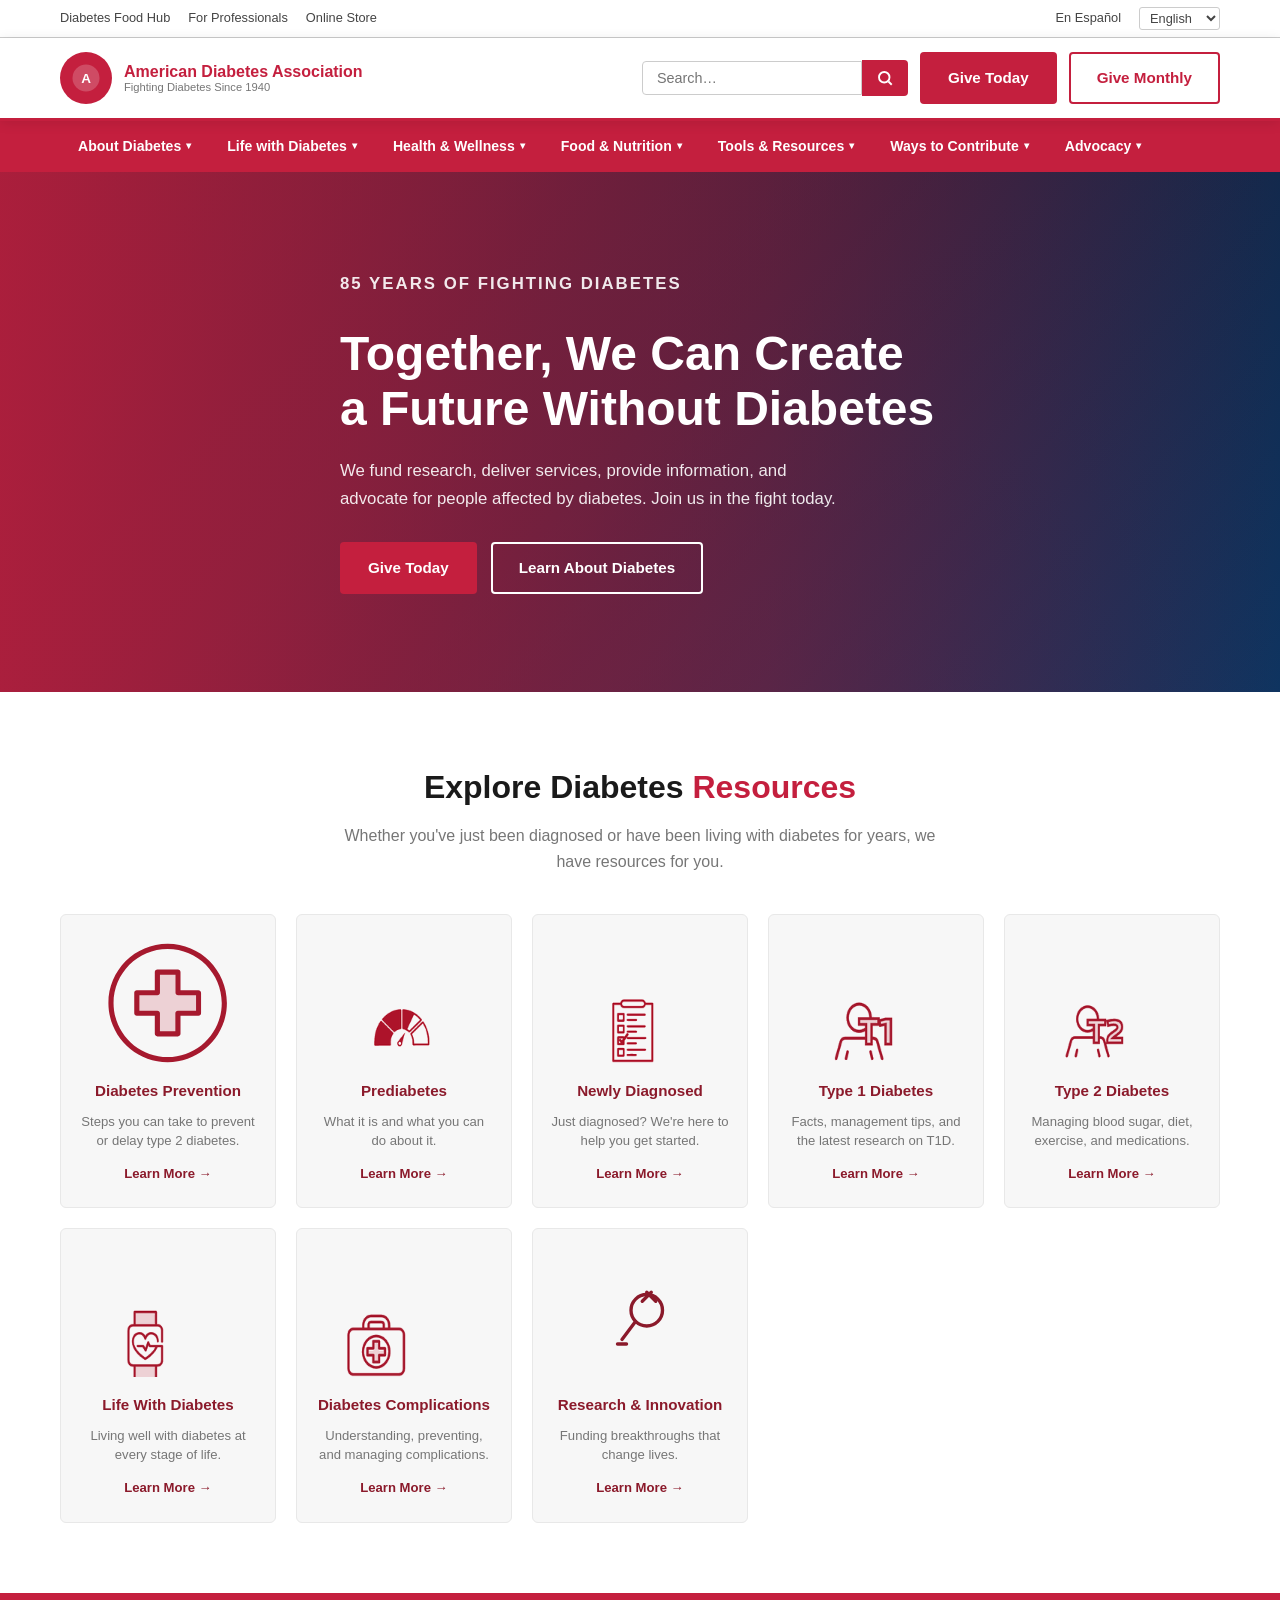
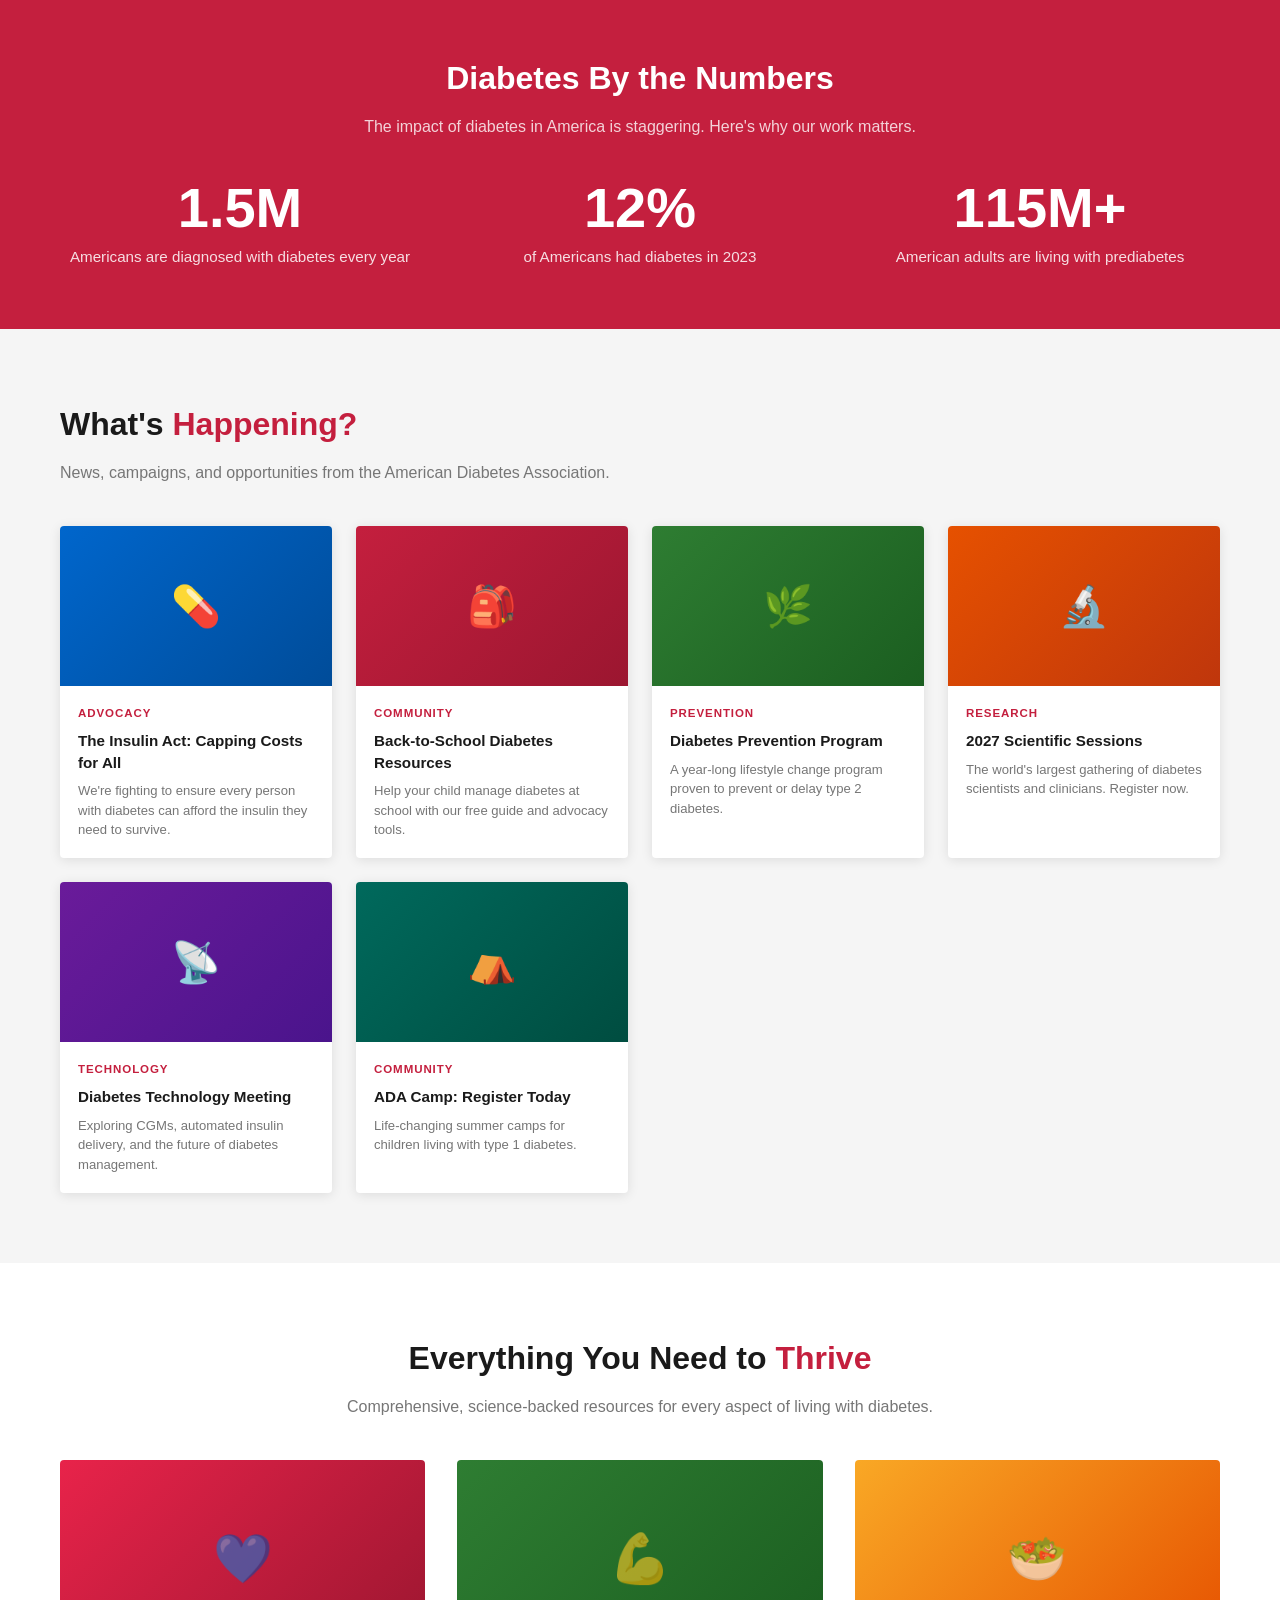
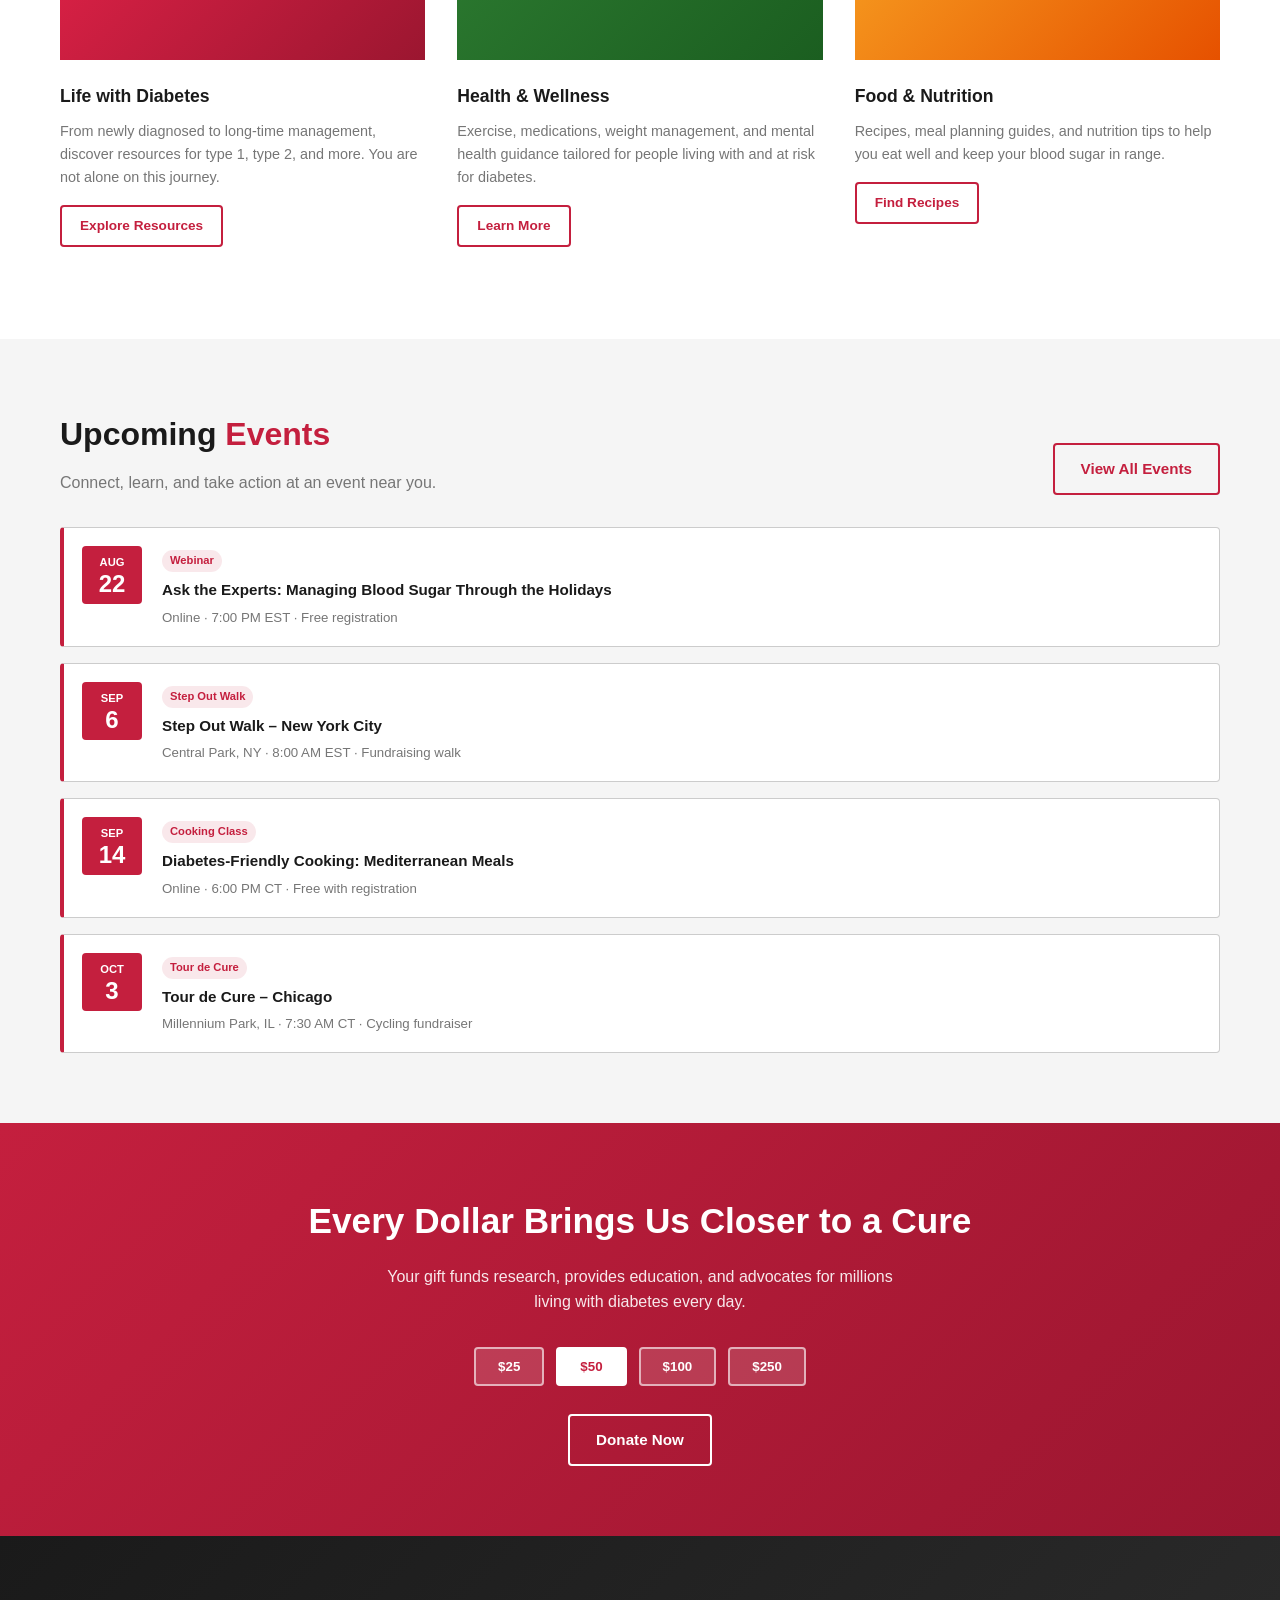
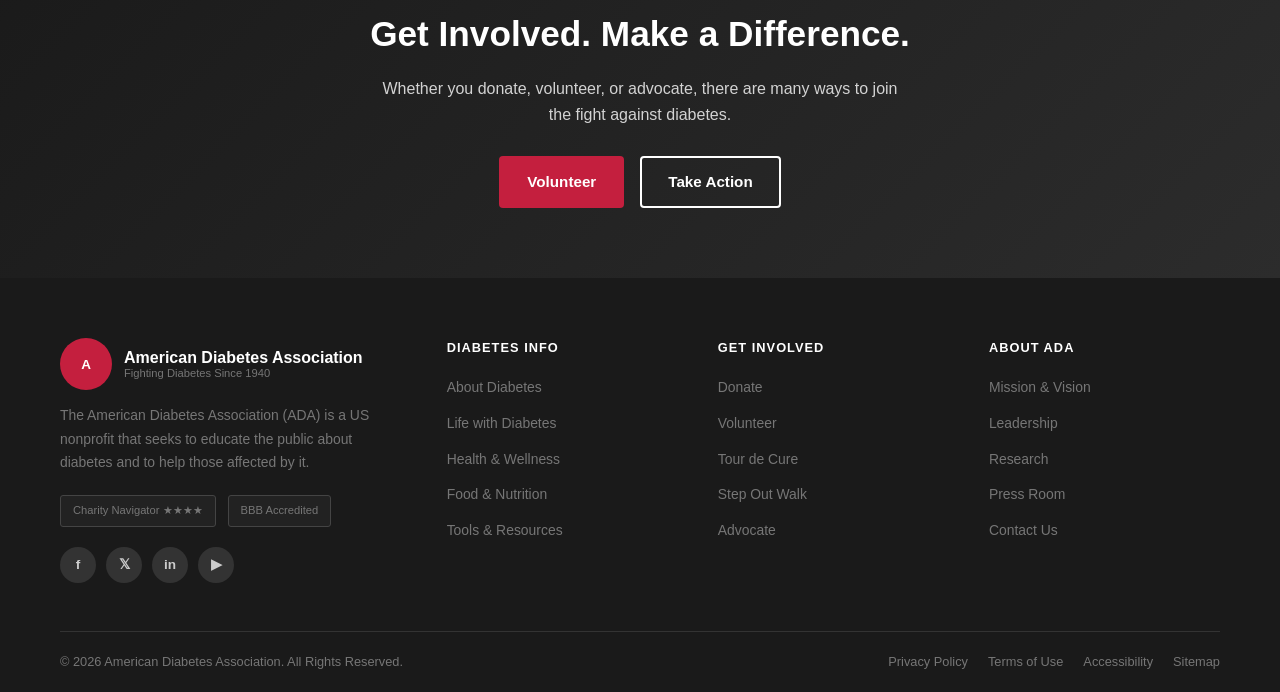
==== commit 7bed009f: "Replace prevention.png with diabetes-prevention-icon.svg in EN and ES pages Co-Authored-By: Claude S" ====
--- a/index.html
+++ b/index.html
@@ -267,7 +267,7 @@
       </div>
       <div class="cards-grid">
         <div class="topic-card">
-          <div class="icon"><img src="icons/prevention.png" alt="Diabetes Prevention" /></div>
+          <div class="icon"><img src="icons/diabetes-prevention-icon.svg" alt="Diabetes Prevention" /></div>
           <h3>Diabetes Prevention</h3>
           <p>Steps you can take to prevent or delay type 2 diabetes.</p>
           <a href="about-diabetes.html">Learn More →</a>
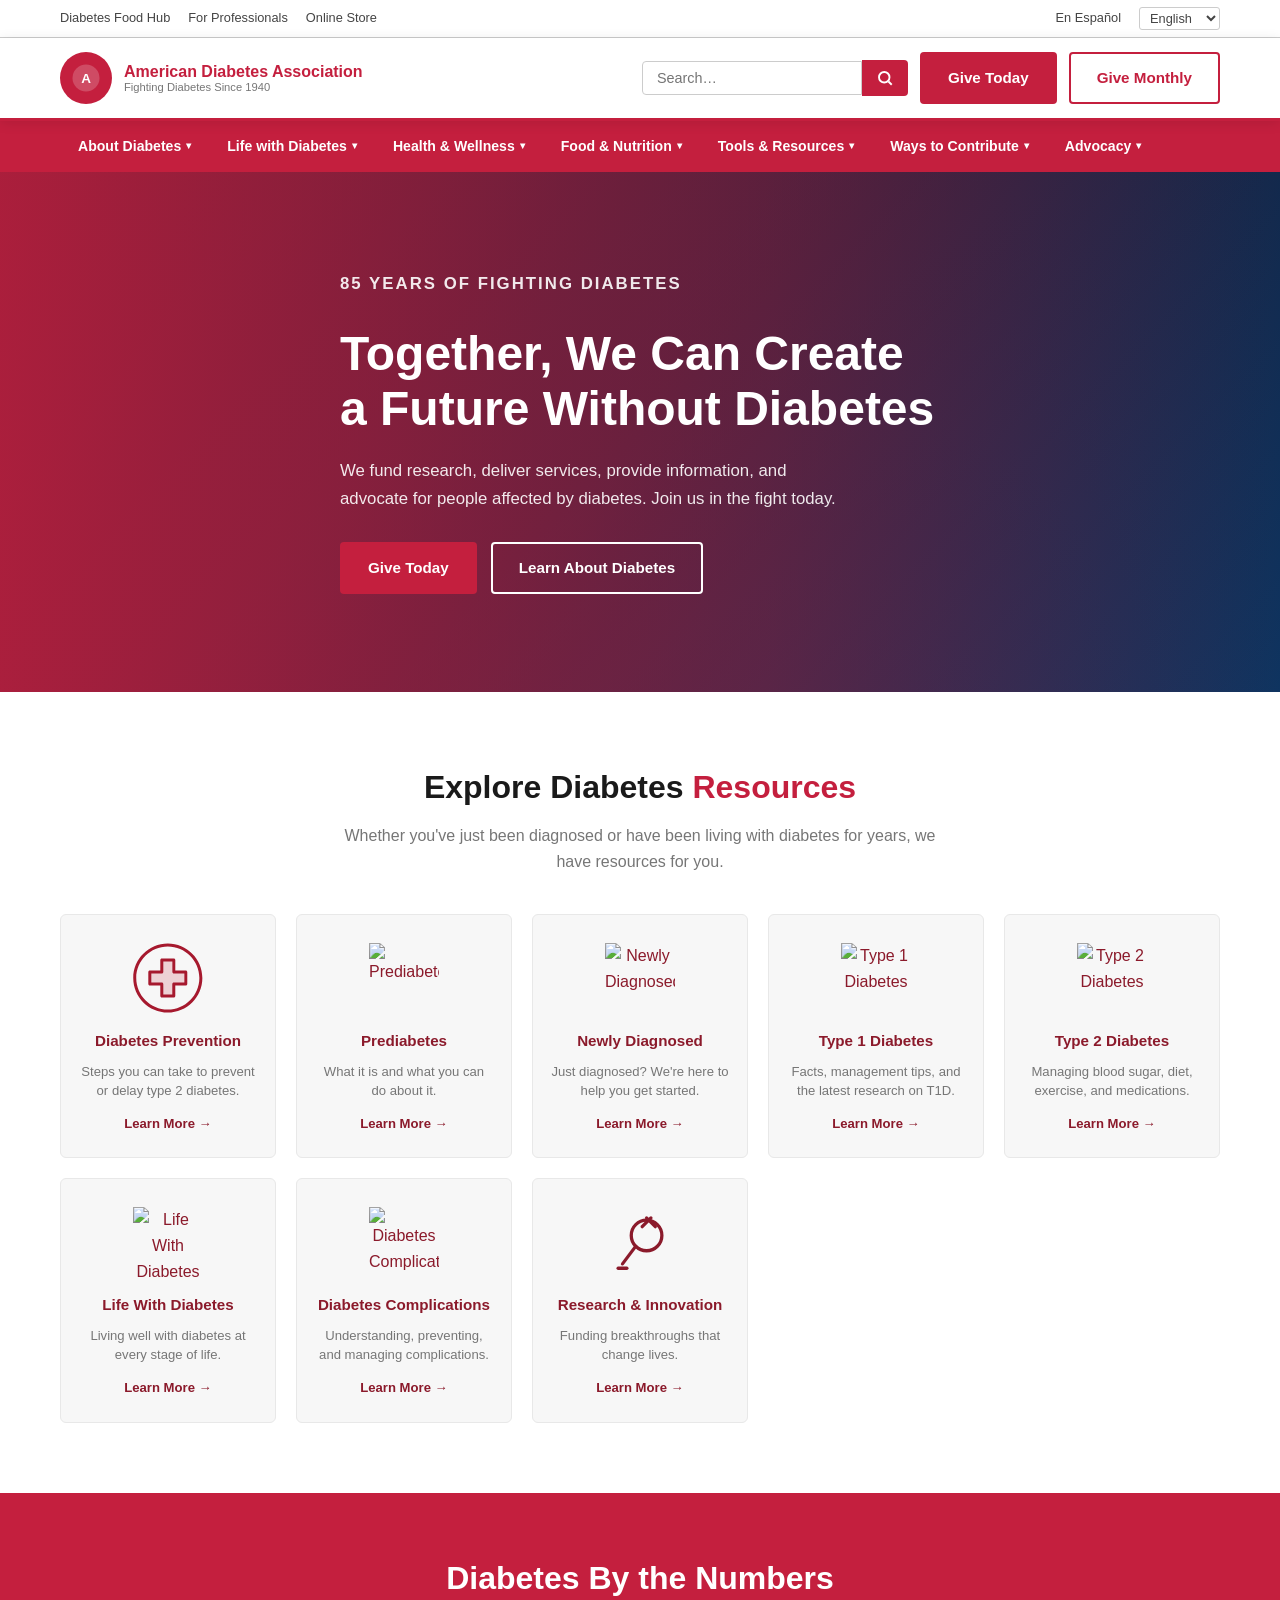
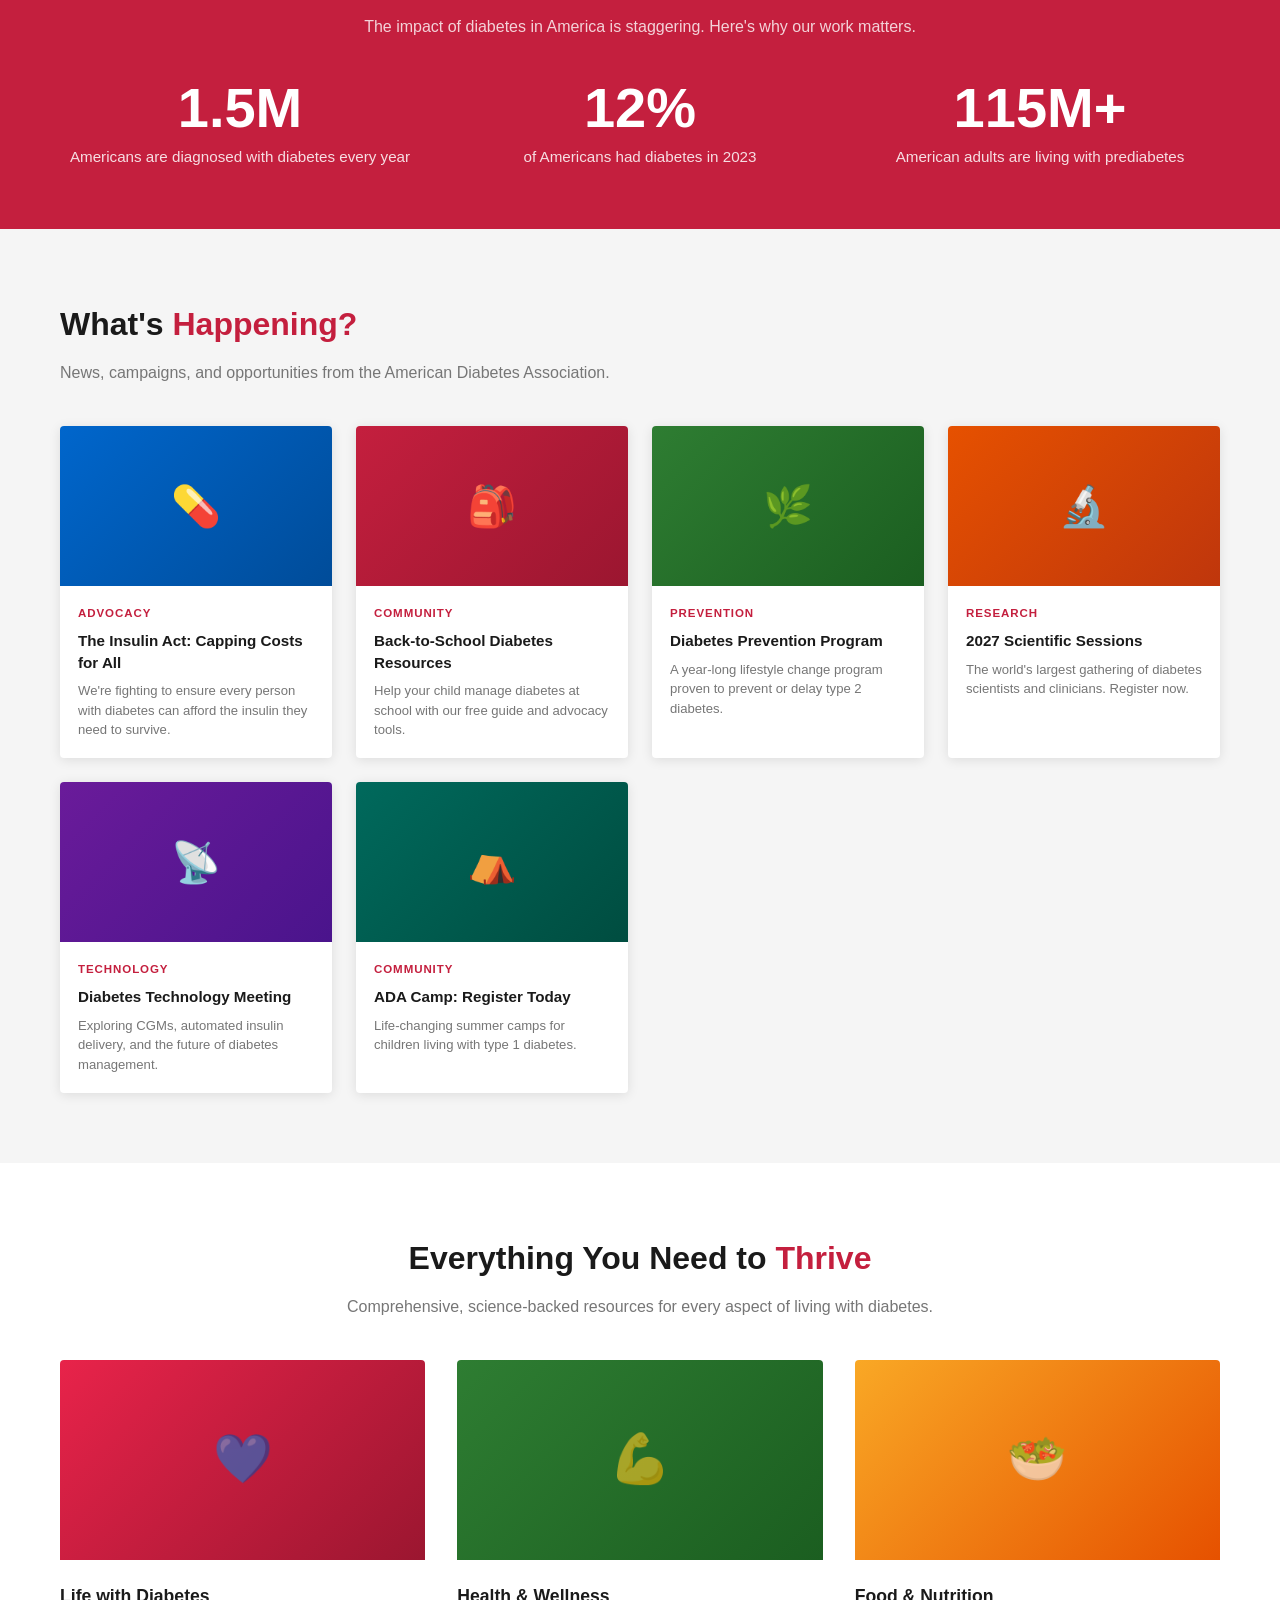
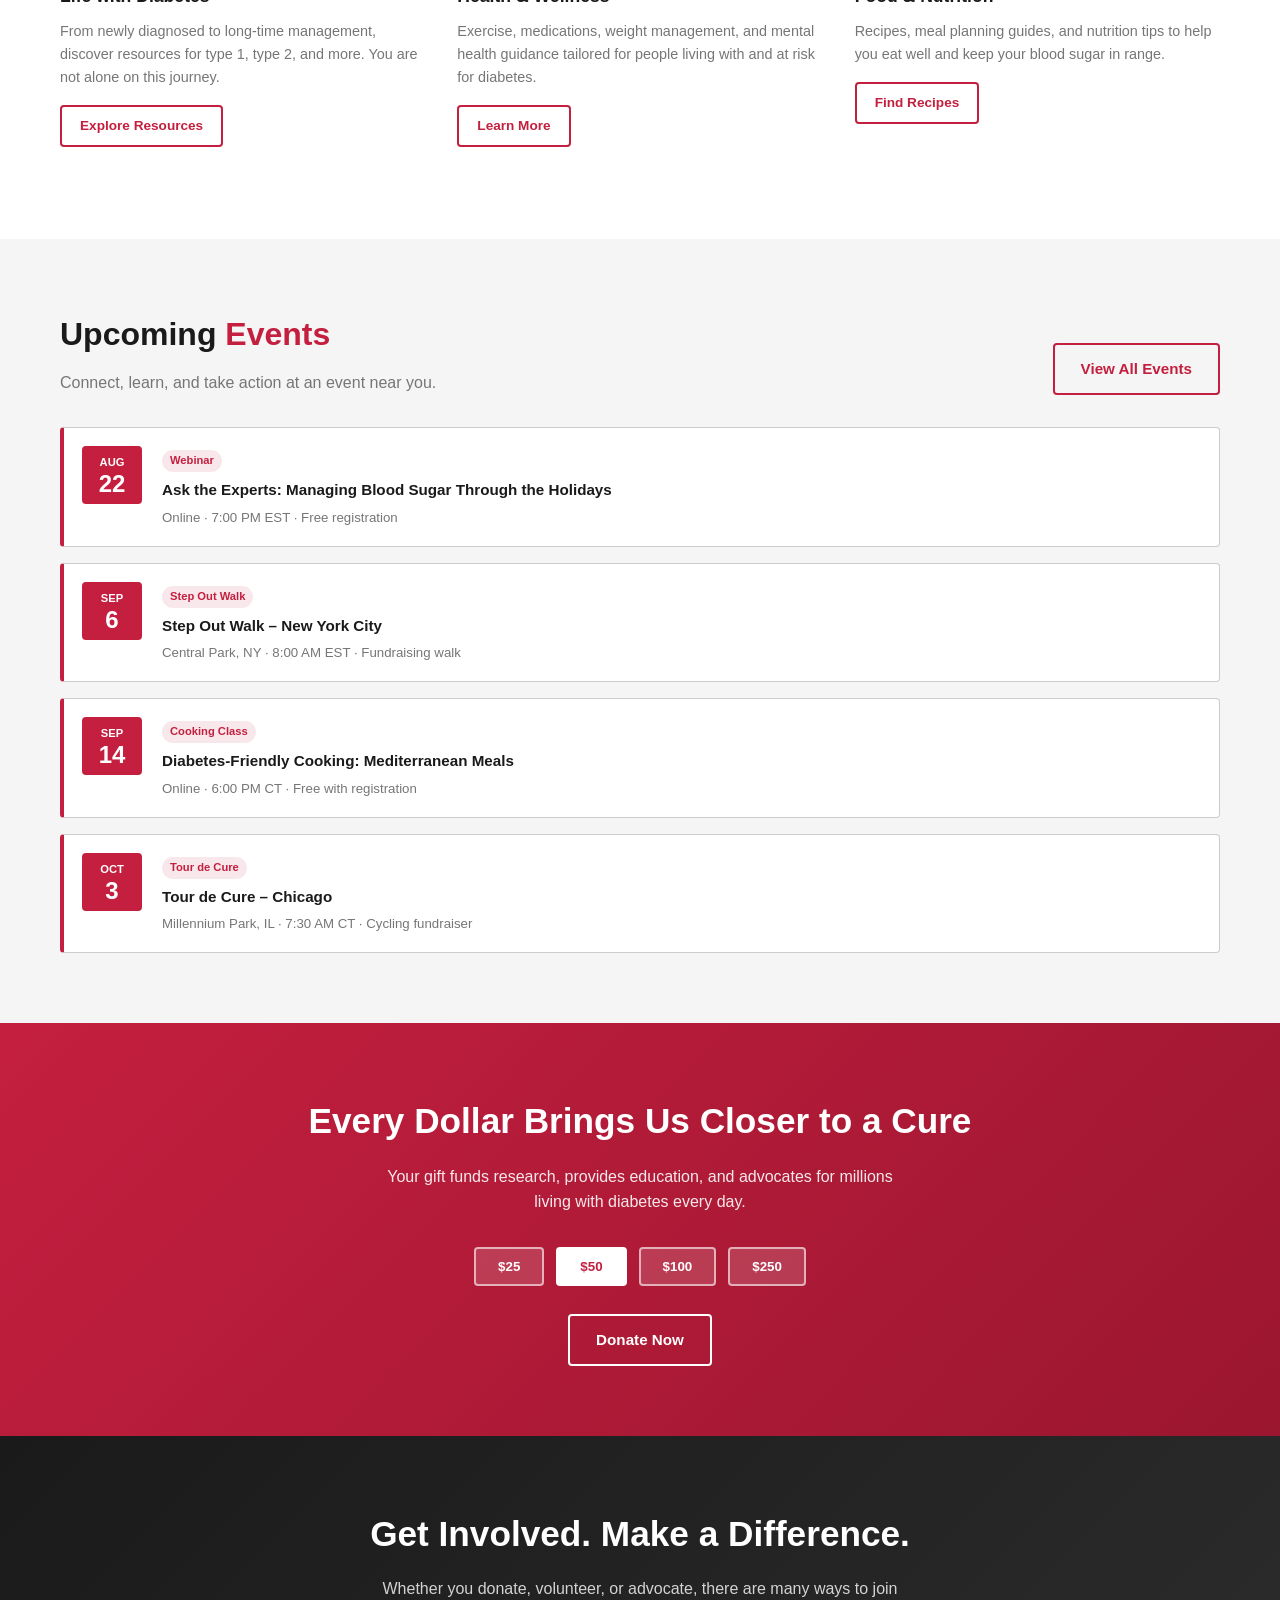
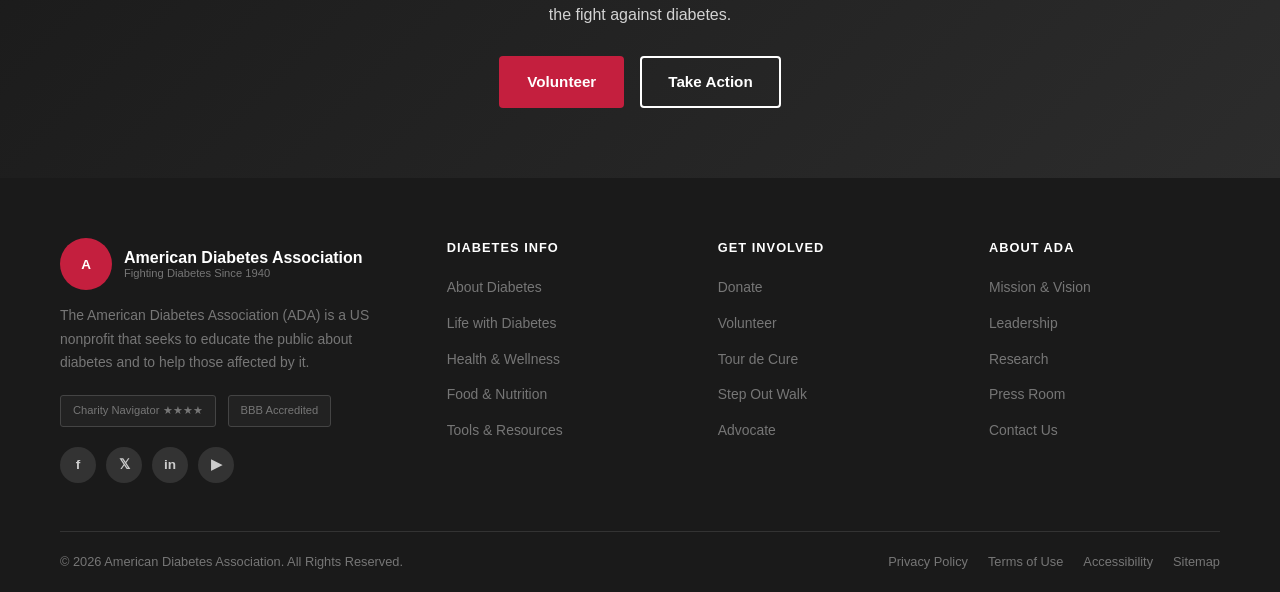
==== commit f9e4e34f: "Replace all PNG topic card icons with SVG equivalents Co-Authored-By: Claude Sonnet 4.6 <noreply@ant" ====
--- a/index.html
+++ b/index.html
@@ -273,37 +273,37 @@
           <a href="about-diabetes.html">Learn More →</a>
         </div>
         <div class="topic-card">
-          <div class="icon"><img src="icons/prediabetes.png" alt="Prediabetes" /></div>
+          <div class="icon"><img src="icons/Prediabetes_Icon_REV.svg" alt="Prediabetes" /></div>
           <h3>Prediabetes</h3>
           <p>What it is and what you can do about it.</p>
           <a href="about-diabetes.html">Learn More →</a>
         </div>
         <div class="topic-card">
-          <div class="icon"><img src="icons/newly-diagnosed.png" alt="Newly Diagnosed" /></div>
+          <div class="icon"><img src="icons/NewlyDiagnosed_checklist.svg" alt="Newly Diagnosed" /></div>
           <h3>Newly Diagnosed</h3>
           <p>Just diagnosed? We're here to help you get started.</p>
           <a href="about-diabetes.html">Learn More →</a>
         </div>
         <div class="topic-card">
-          <div class="icon"><img src="icons/type1.png" alt="Type 1 Diabetes" /></div>
+          <div class="icon"><img src="icons/type-1-tile-iccon.svg" alt="Type 1 Diabetes" /></div>
           <h3>Type 1 Diabetes</h3>
           <p>Facts, management tips, and the latest research on T1D.</p>
           <a href="about-diabetes.html">Learn More →</a>
         </div>
         <div class="topic-card">
-          <div class="icon"><img src="icons/type2.png" alt="Type 2 Diabetes" /></div>
+          <div class="icon"><img src="icons/type-2-tile-icon.svg" alt="Type 2 Diabetes" /></div>
           <h3>Type 2 Diabetes</h3>
           <p>Managing blood sugar, diet, exercise, and medications.</p>
           <a href="about-diabetes.html">Learn More →</a>
         </div>
         <div class="topic-card">
-          <div class="icon"><img src="icons/life-with-diabetes.png" alt="Life With Diabetes" /></div>
+          <div class="icon"><img src="icons/life-with-diabetes-tile-icon.svg" alt="Life With Diabetes" /></div>
           <h3>Life With Diabetes</h3>
           <p>Living well with diabetes at every stage of life.</p>
           <a href="life-with-diabetes.html">Learn More →</a>
         </div>
         <div class="topic-card">
-          <div class="icon"><img src="icons/complications.png" alt="Diabetes Complications" /></div>
+          <div class="icon"><img src="icons/diabetes-complications-tile-icon.svg" alt="Diabetes Complications" /></div>
           <h3>Diabetes Complications</h3>
           <p>Understanding, preventing, and managing complications.</p>
           <a href="about-diabetes.html">Learn More →</a>
--- a/styles.css
+++ b/styles.css
@@ -261,16 +261,16 @@
 }
 .topic-card:hover { box-shadow: 0 4px 18px rgba(0,0,0,.10); transform: translateY(-3px); }
 .topic-card .icon {
-  width: 120px; height: 120px;
+  width: 70px; height: 70px;
   display: flex; align-items: center; justify-content: center;
   margin: 0 auto 16px;
   color: #8B1A2B;
 }
 .topic-card .icon img {
-  width: 100%; height: 100%;
+  width: 70px; height: 70px;
   object-fit: contain;
 }
-.topic-card .icon svg { width: 72px; height: 72px; }
+.topic-card .icon svg { width: 70px; height: 70px; }
 .topic-card h3 { font-size: .95rem; font-weight: 700; color: #8B1A2B; margin-bottom: 8px; }
 .topic-card p  { font-size: .82rem; color: var(--gray-500); line-height: 1.5; }
 .topic-card a  { color: #8B1A2B; font-size: .82rem; font-weight: 700; margin-top: 12px; display: inline-block; }
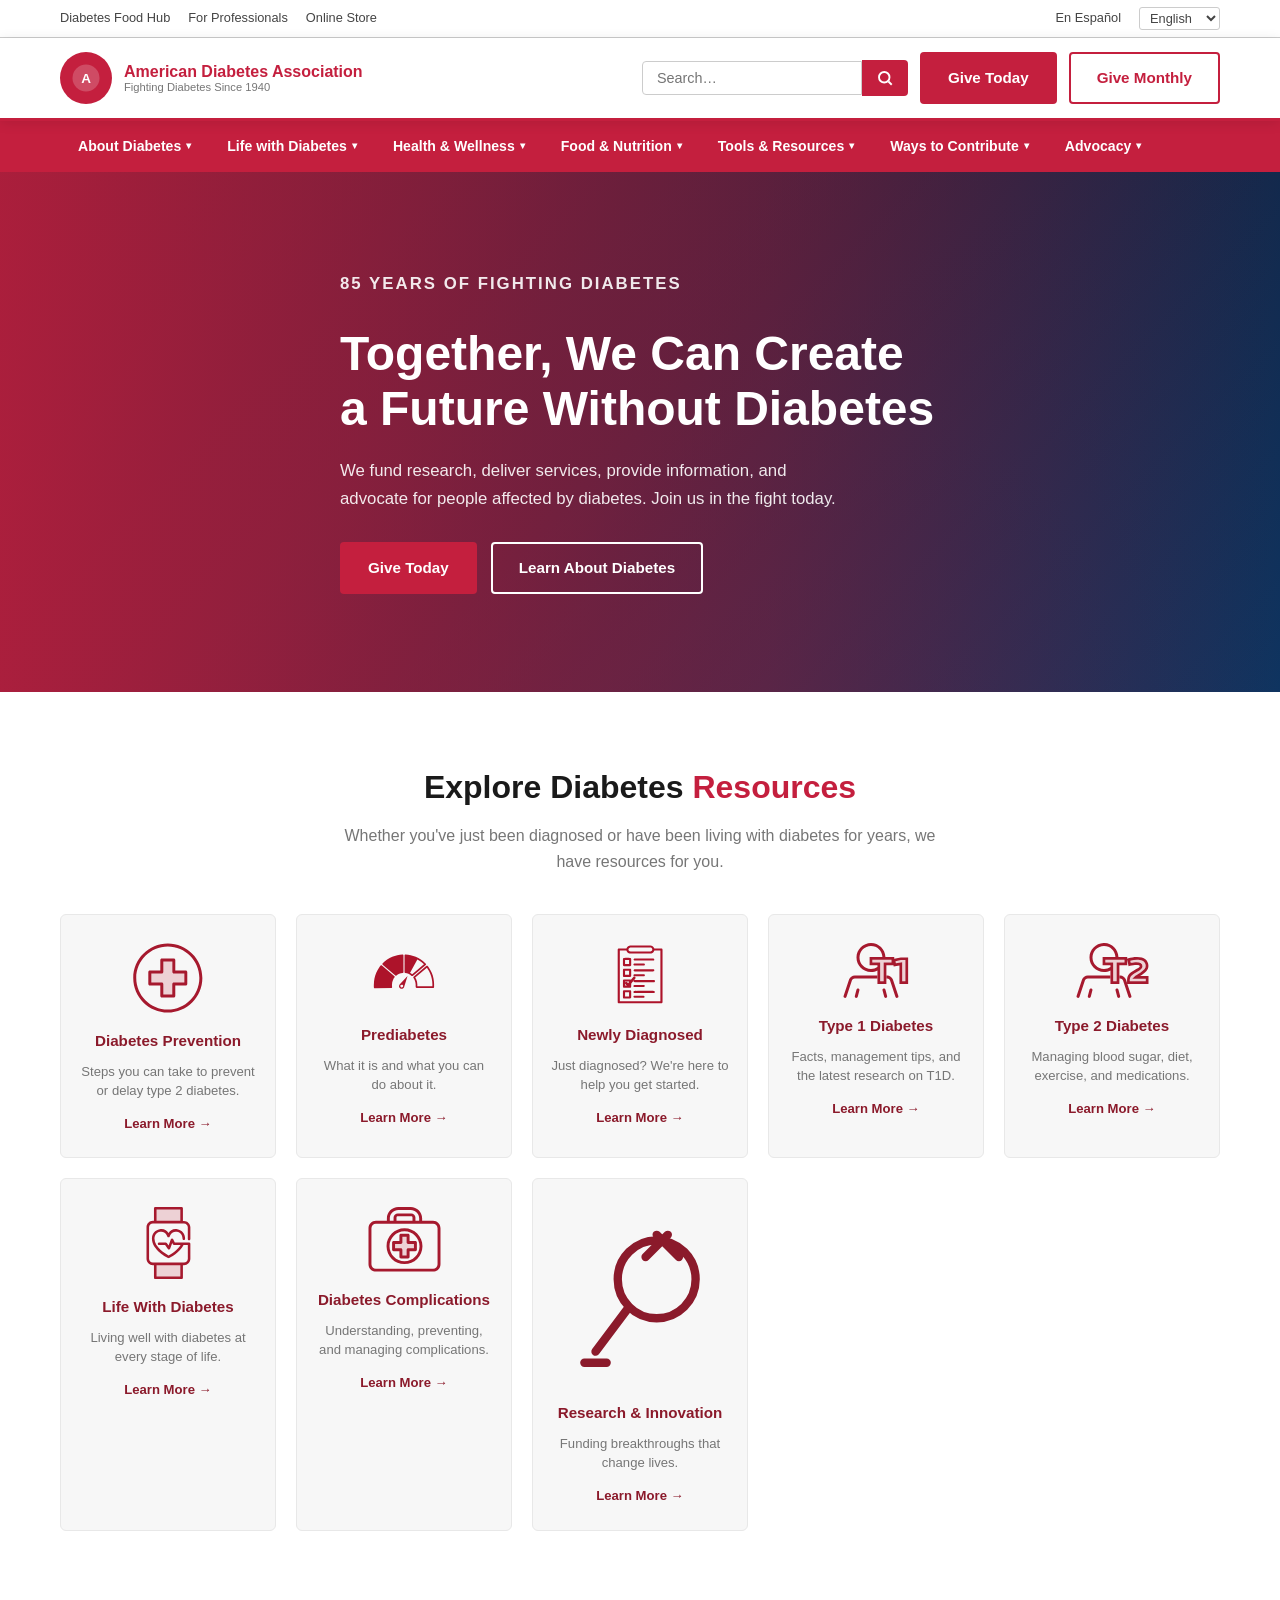
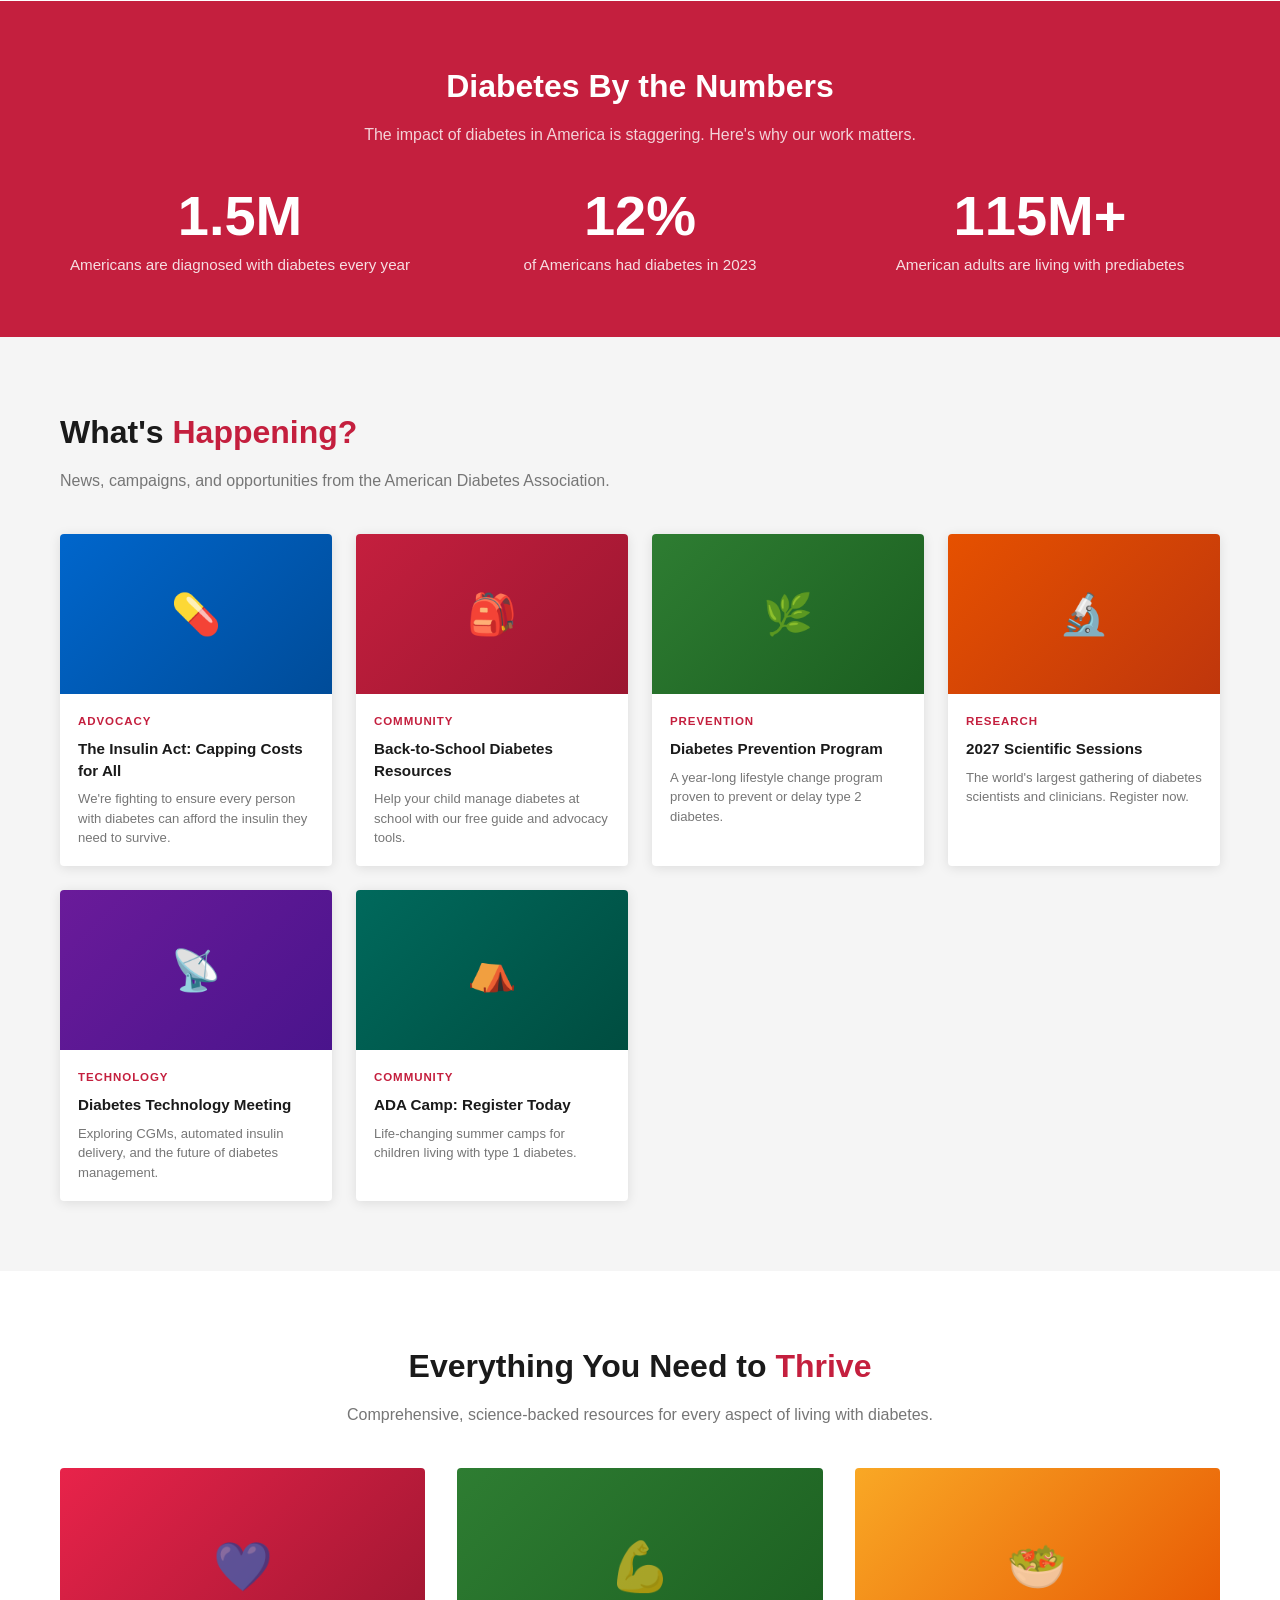
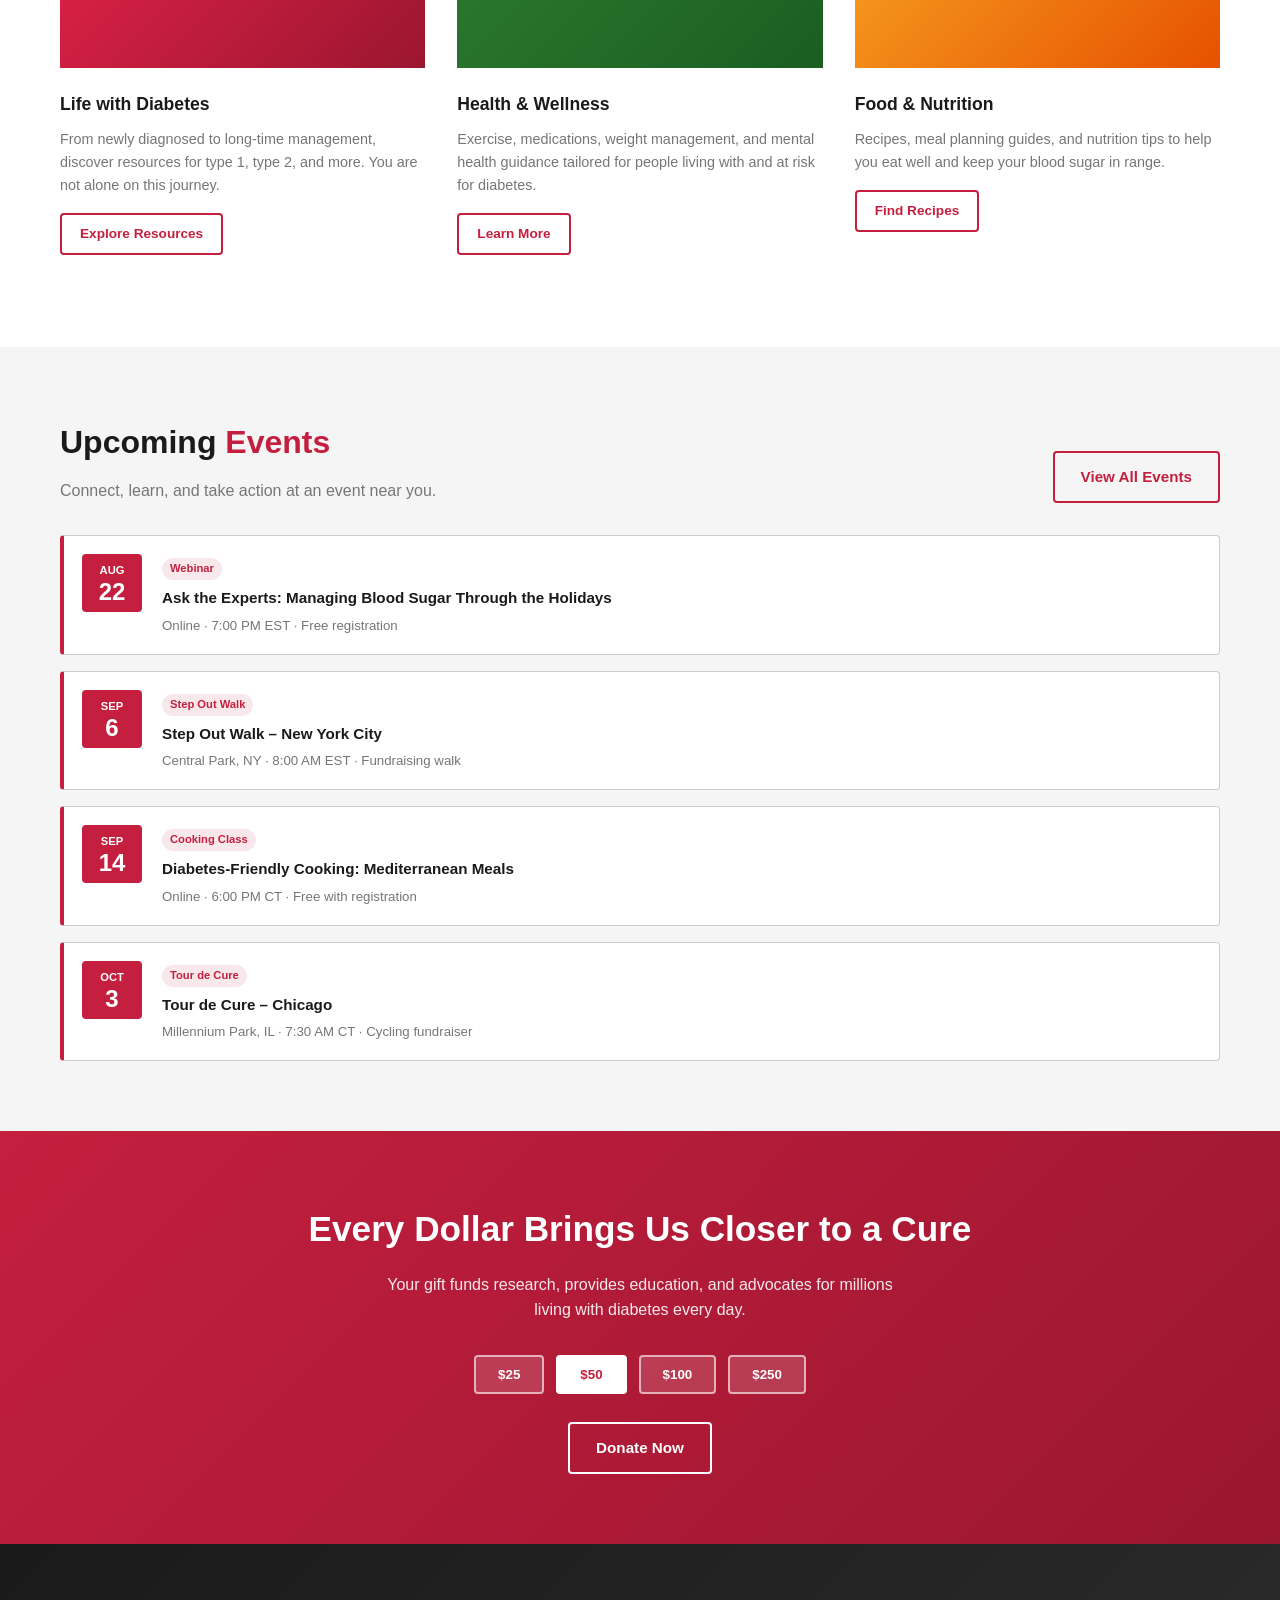
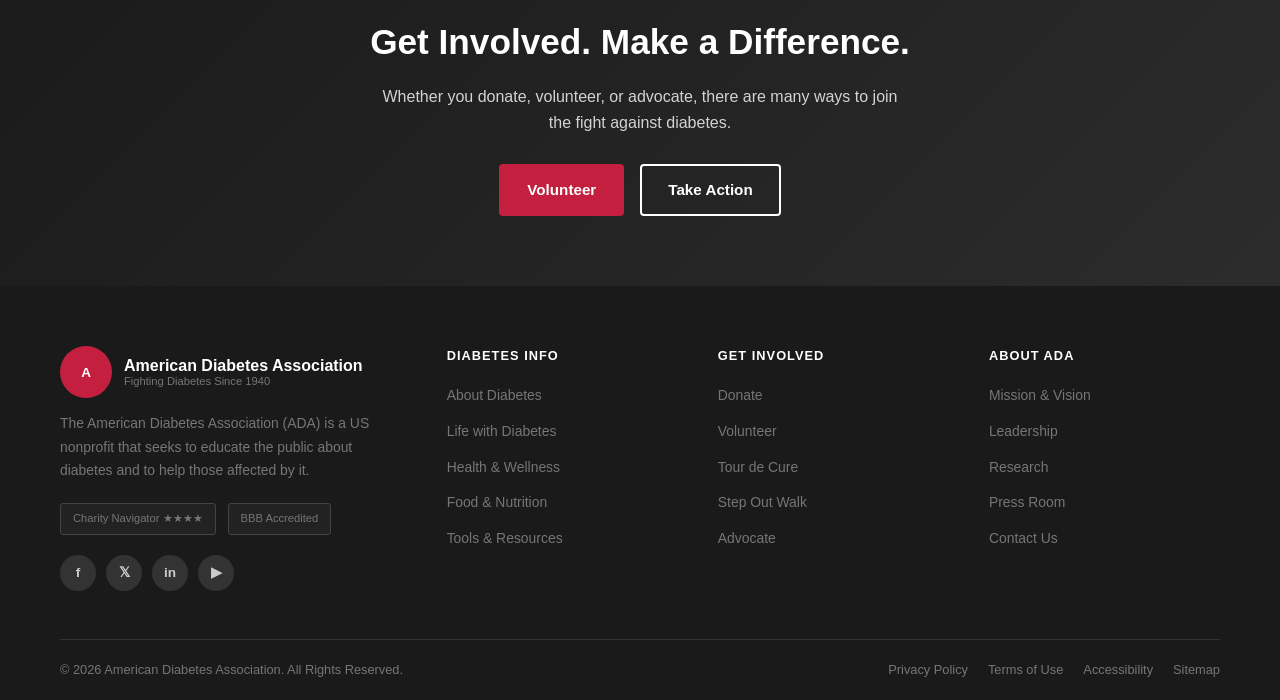
==== commit 65912ddd: "Use exact icon dimensions from inspiration site; let container size naturally Co-Authored-By: Claude" ====
--- a/index.html
+++ b/index.html
@@ -267,43 +267,43 @@
       </div>
       <div class="cards-grid">
         <div class="topic-card">
-          <div class="icon"><img src="icons/diabetes-prevention-icon.svg" alt="Diabetes Prevention" /></div>
+          <div class="icon"><img loading="lazy" width="70" height="70" src="icons/diabetes-prevention-icon.svg" alt="Diabetes Prevention" /></div>
           <h3>Diabetes Prevention</h3>
           <p>Steps you can take to prevent or delay type 2 diabetes.</p>
           <a href="about-diabetes.html">Learn More →</a>
         </div>
         <div class="topic-card">
-          <div class="icon"><img src="icons/Prediabetes_Icon_REV.svg" alt="Prediabetes" /></div>
+          <div class="icon"><img loading="lazy" width="64" height="64" src="icons/Prediabetes_Icon_REV.svg" alt="Prediabetes" /></div>
           <h3>Prediabetes</h3>
           <p>What it is and what you can do about it.</p>
           <a href="about-diabetes.html">Learn More →</a>
         </div>
         <div class="topic-card">
-          <div class="icon"><img src="icons/NewlyDiagnosed_checklist.svg" alt="Newly Diagnosed" /></div>
+          <div class="icon"><img loading="lazy" width="64" height="64" src="icons/NewlyDiagnosed_checklist.svg" alt="Newly Diagnosed" /></div>
           <h3>Newly Diagnosed</h3>
           <p>Just diagnosed? We're here to help you get started.</p>
           <a href="about-diabetes.html">Learn More →</a>
         </div>
         <div class="topic-card">
-          <div class="icon"><img src="icons/type-1-tile-iccon.svg" alt="Type 1 Diabetes" /></div>
+          <div class="icon"><img loading="lazy" width="66" height="55" src="icons/type-1-tile-iccon.svg" alt="Type 1 Diabetes" /></div>
           <h3>Type 1 Diabetes</h3>
           <p>Facts, management tips, and the latest research on T1D.</p>
           <a href="about-diabetes.html">Learn More →</a>
         </div>
         <div class="topic-card">
-          <div class="icon"><img src="icons/type-2-tile-icon.svg" alt="Type 2 Diabetes" /></div>
+          <div class="icon"><img loading="lazy" width="73" height="55" src="icons/type-2-tile-icon.svg" alt="Type 2 Diabetes" /></div>
           <h3>Type 2 Diabetes</h3>
           <p>Managing blood sugar, diet, exercise, and medications.</p>
           <a href="about-diabetes.html">Learn More →</a>
         </div>
         <div class="topic-card">
-          <div class="icon"><img src="icons/life-with-diabetes-tile-icon.svg" alt="Life With Diabetes" /></div>
+          <div class="icon"><img loading="lazy" width="45" height="72" src="icons/life-with-diabetes-tile-icon.svg" alt="Life With Diabetes" /></div>
           <h3>Life With Diabetes</h3>
           <p>Living well with diabetes at every stage of life.</p>
           <a href="life-with-diabetes.html">Learn More →</a>
         </div>
         <div class="topic-card">
-          <div class="icon"><img src="icons/diabetes-complications-tile-icon.svg" alt="Diabetes Complications" /></div>
+          <div class="icon"><img loading="lazy" width="73" height="65" src="icons/diabetes-complications-tile-icon.svg" alt="Diabetes Complications" /></div>
           <h3>Diabetes Complications</h3>
           <p>Understanding, preventing, and managing complications.</p>
           <a href="about-diabetes.html">Learn More →</a>
--- a/styles.css
+++ b/styles.css
@@ -261,16 +261,13 @@
 }
 .topic-card:hover { box-shadow: 0 4px 18px rgba(0,0,0,.10); transform: translateY(-3px); }
 .topic-card .icon {
-  width: 70px; height: 70px;
   display: flex; align-items: center; justify-content: center;
   margin: 0 auto 16px;
   color: #8B1A2B;
 }
 .topic-card .icon img {
-  width: 70px; height: 70px;
-  object-fit: contain;
-}
-.topic-card .icon svg { width: 70px; height: 70px; }
+  display: block;
+}
 .topic-card h3 { font-size: .95rem; font-weight: 700; color: #8B1A2B; margin-bottom: 8px; }
 .topic-card p  { font-size: .82rem; color: var(--gray-500); line-height: 1.5; }
 .topic-card a  { color: #8B1A2B; font-size: .82rem; font-weight: 700; margin-top: 12px; display: inline-block; }
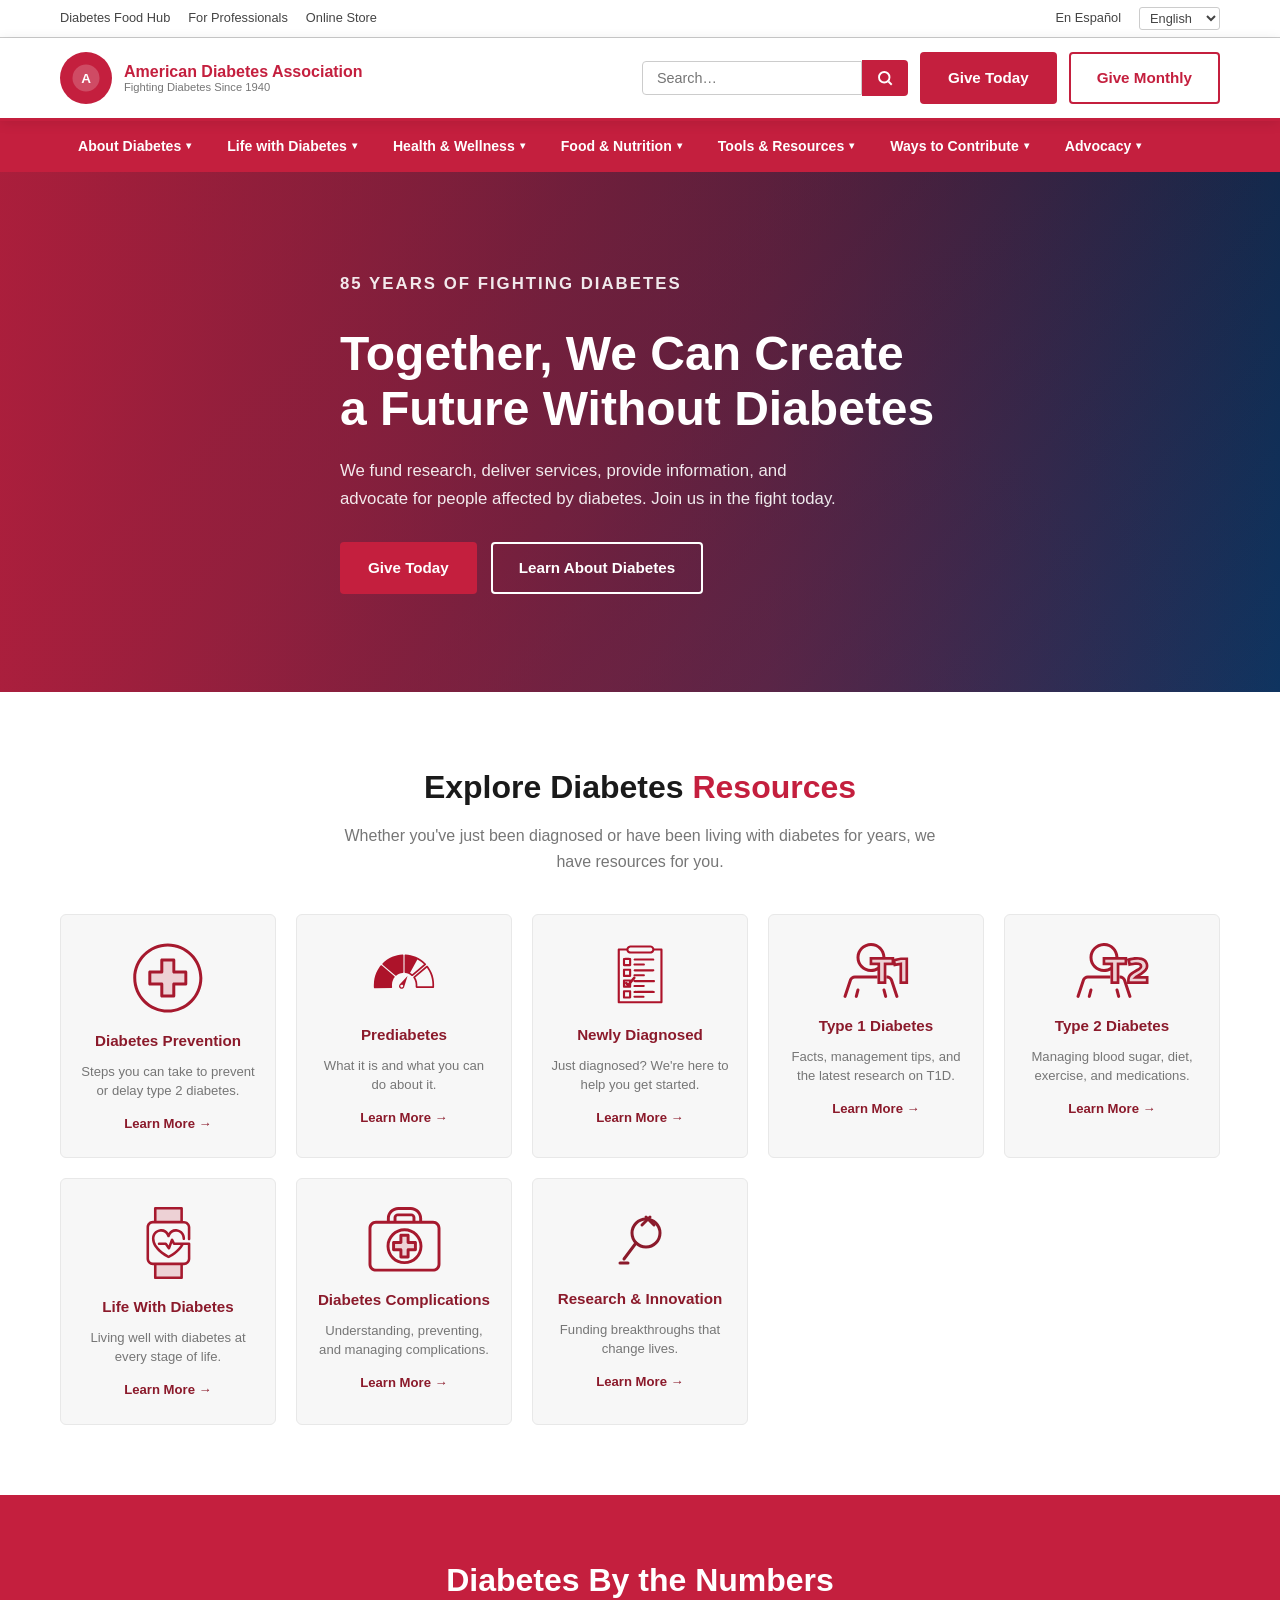
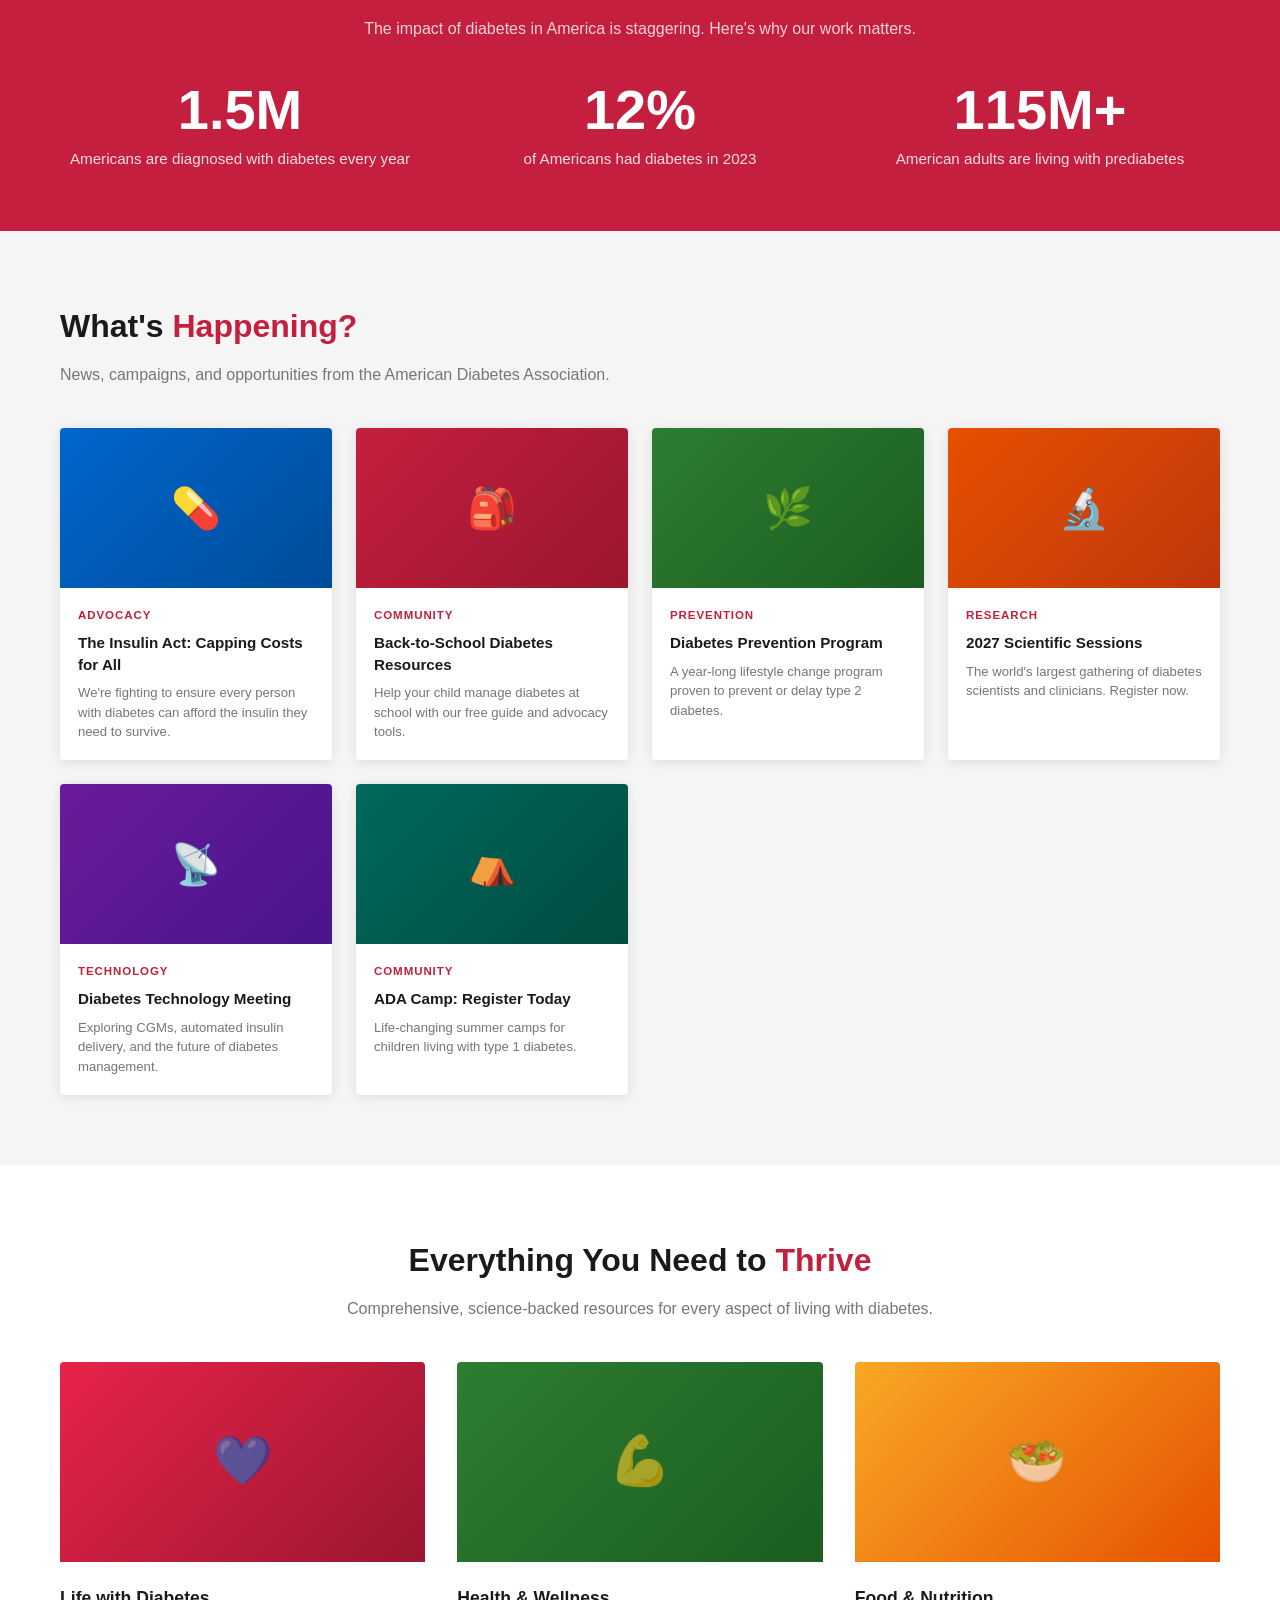
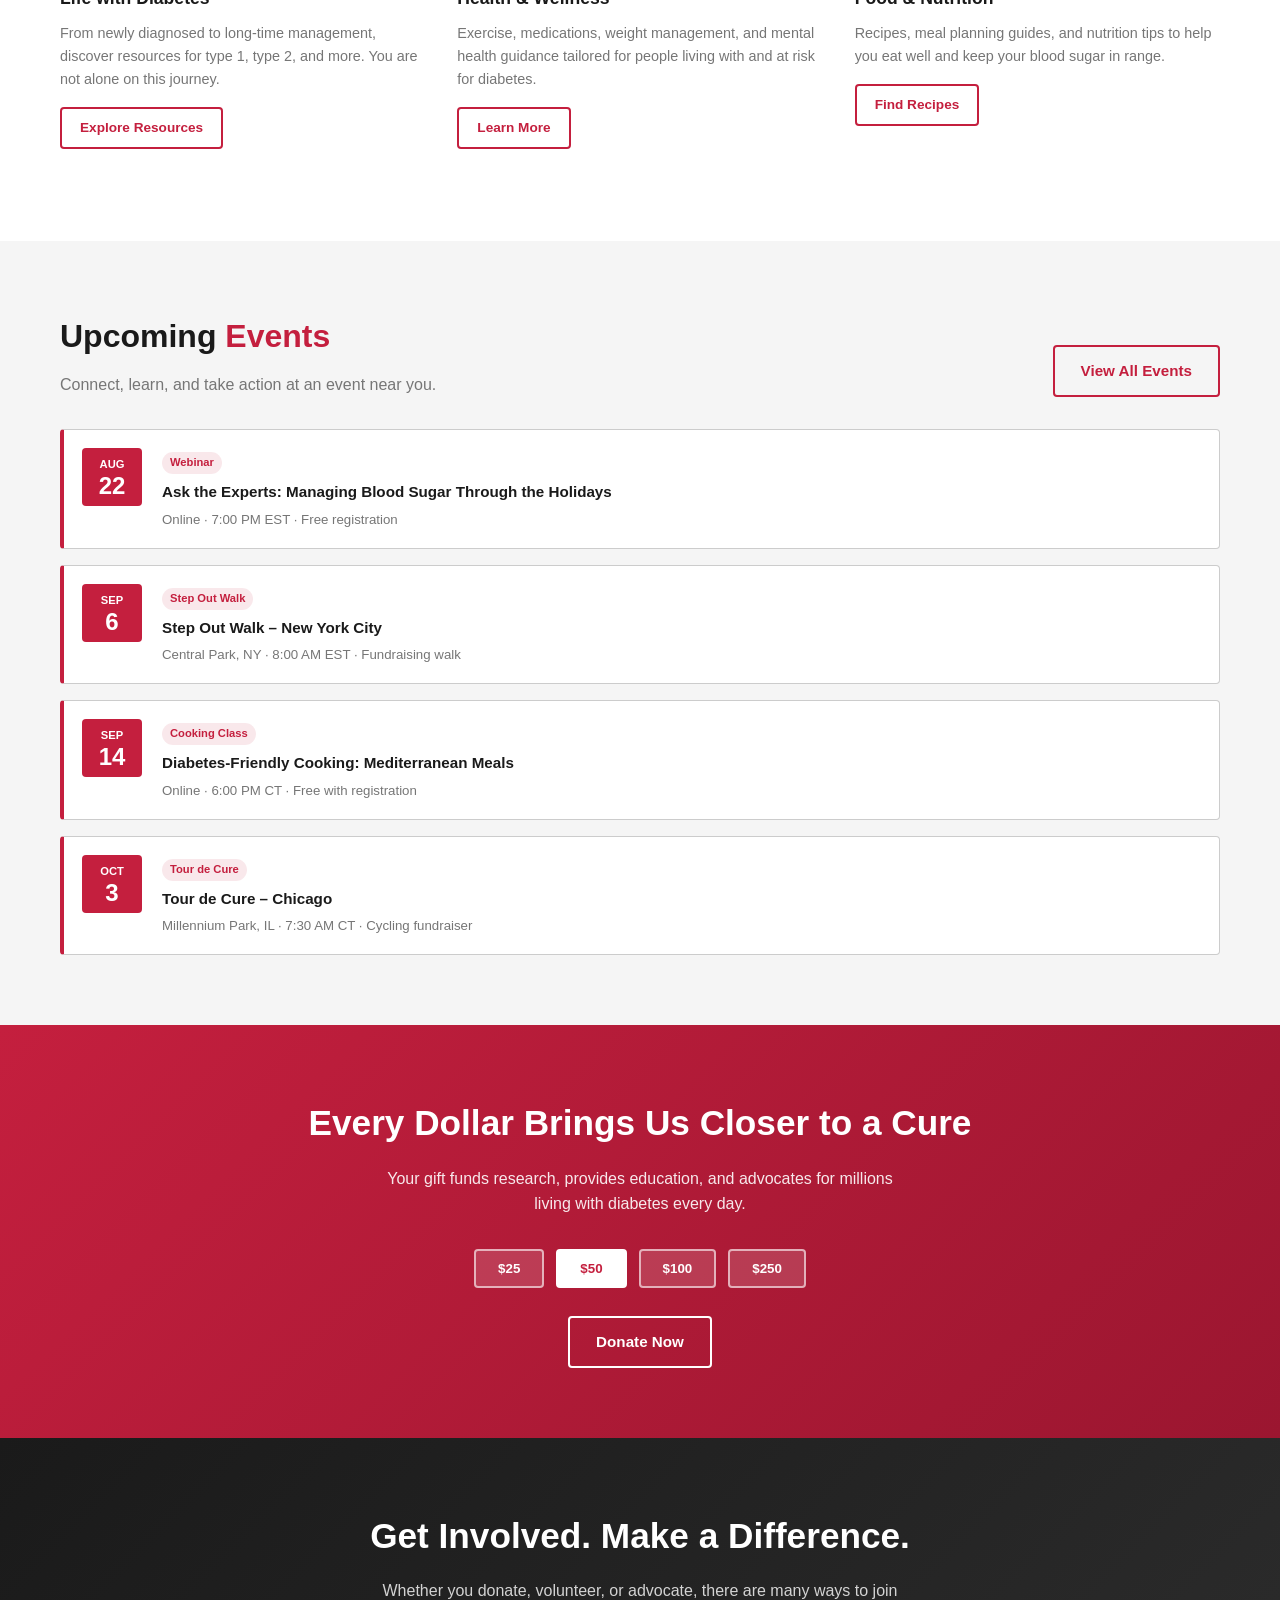
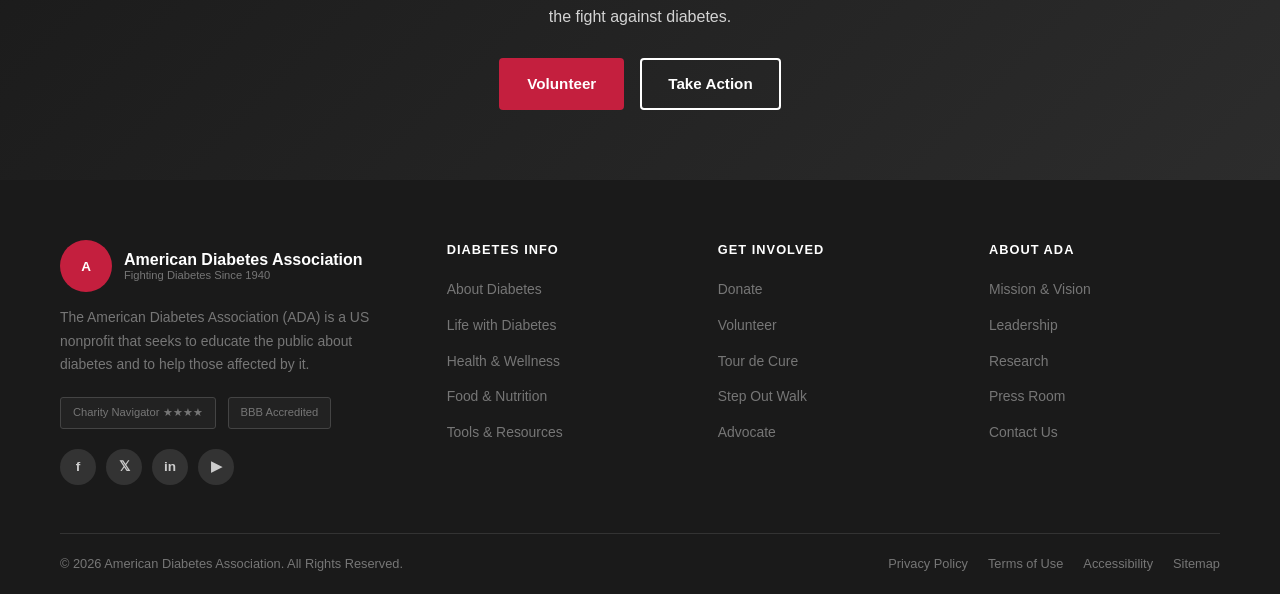
==== commit fb8c71fb: "Fix Research & Innovation icon size by adding explicit width/height to SVG Co-Authored-By: Claude So" ====
--- a/index.html
+++ b/index.html
@@ -310,7 +310,7 @@
         </div>
         <div class="topic-card">
           <div class="icon">
-            <svg viewBox="0 0 64 64" fill="none" stroke="#8B1A2B" stroke-width="3" stroke-linecap="round" stroke-linejoin="round">
+            <svg width="64" height="64" viewBox="0 0 64 64" fill="none" stroke="#8B1A2B" stroke-width="3" stroke-linecap="round" stroke-linejoin="round">
               <circle cx="38" cy="26" r="14"/>
               <line x1="28" y1="36" x2="16" y2="52"/>
               <line x1="20" y1="56" x2="12" y2="56"/>
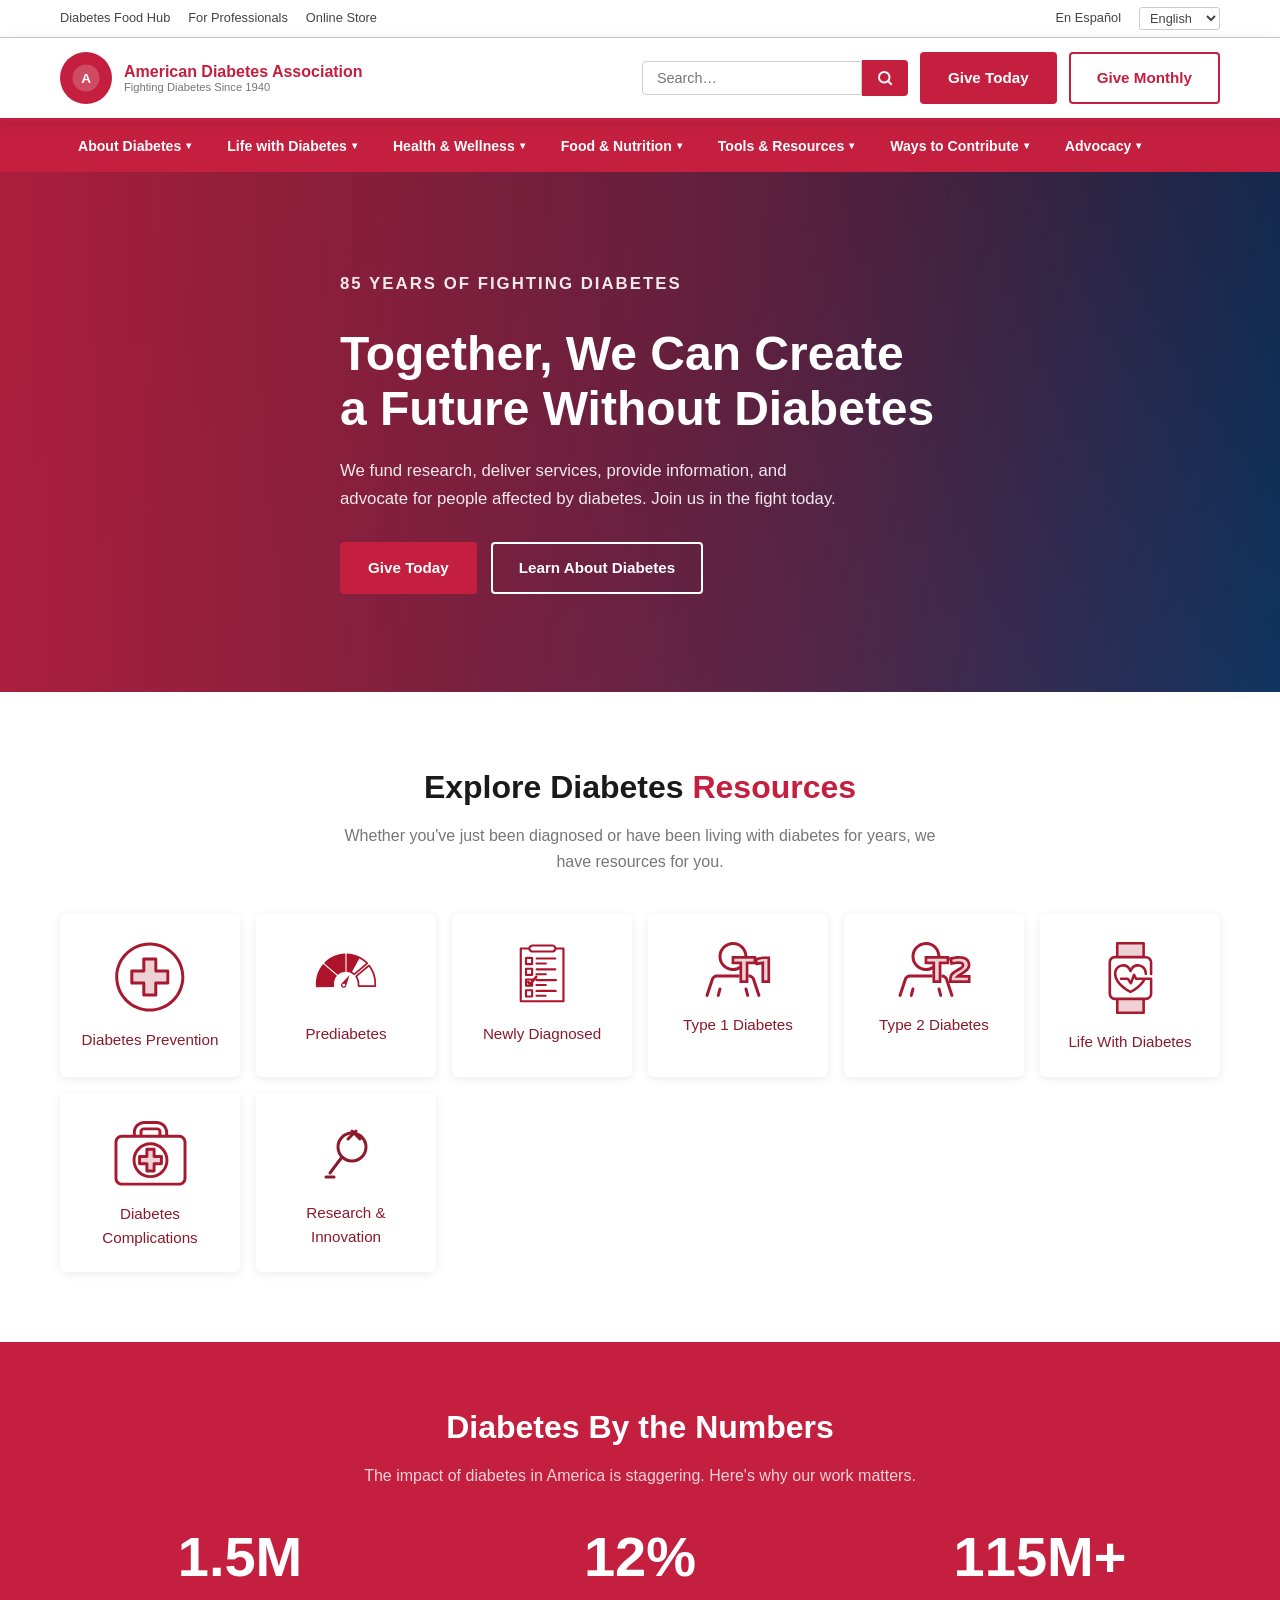
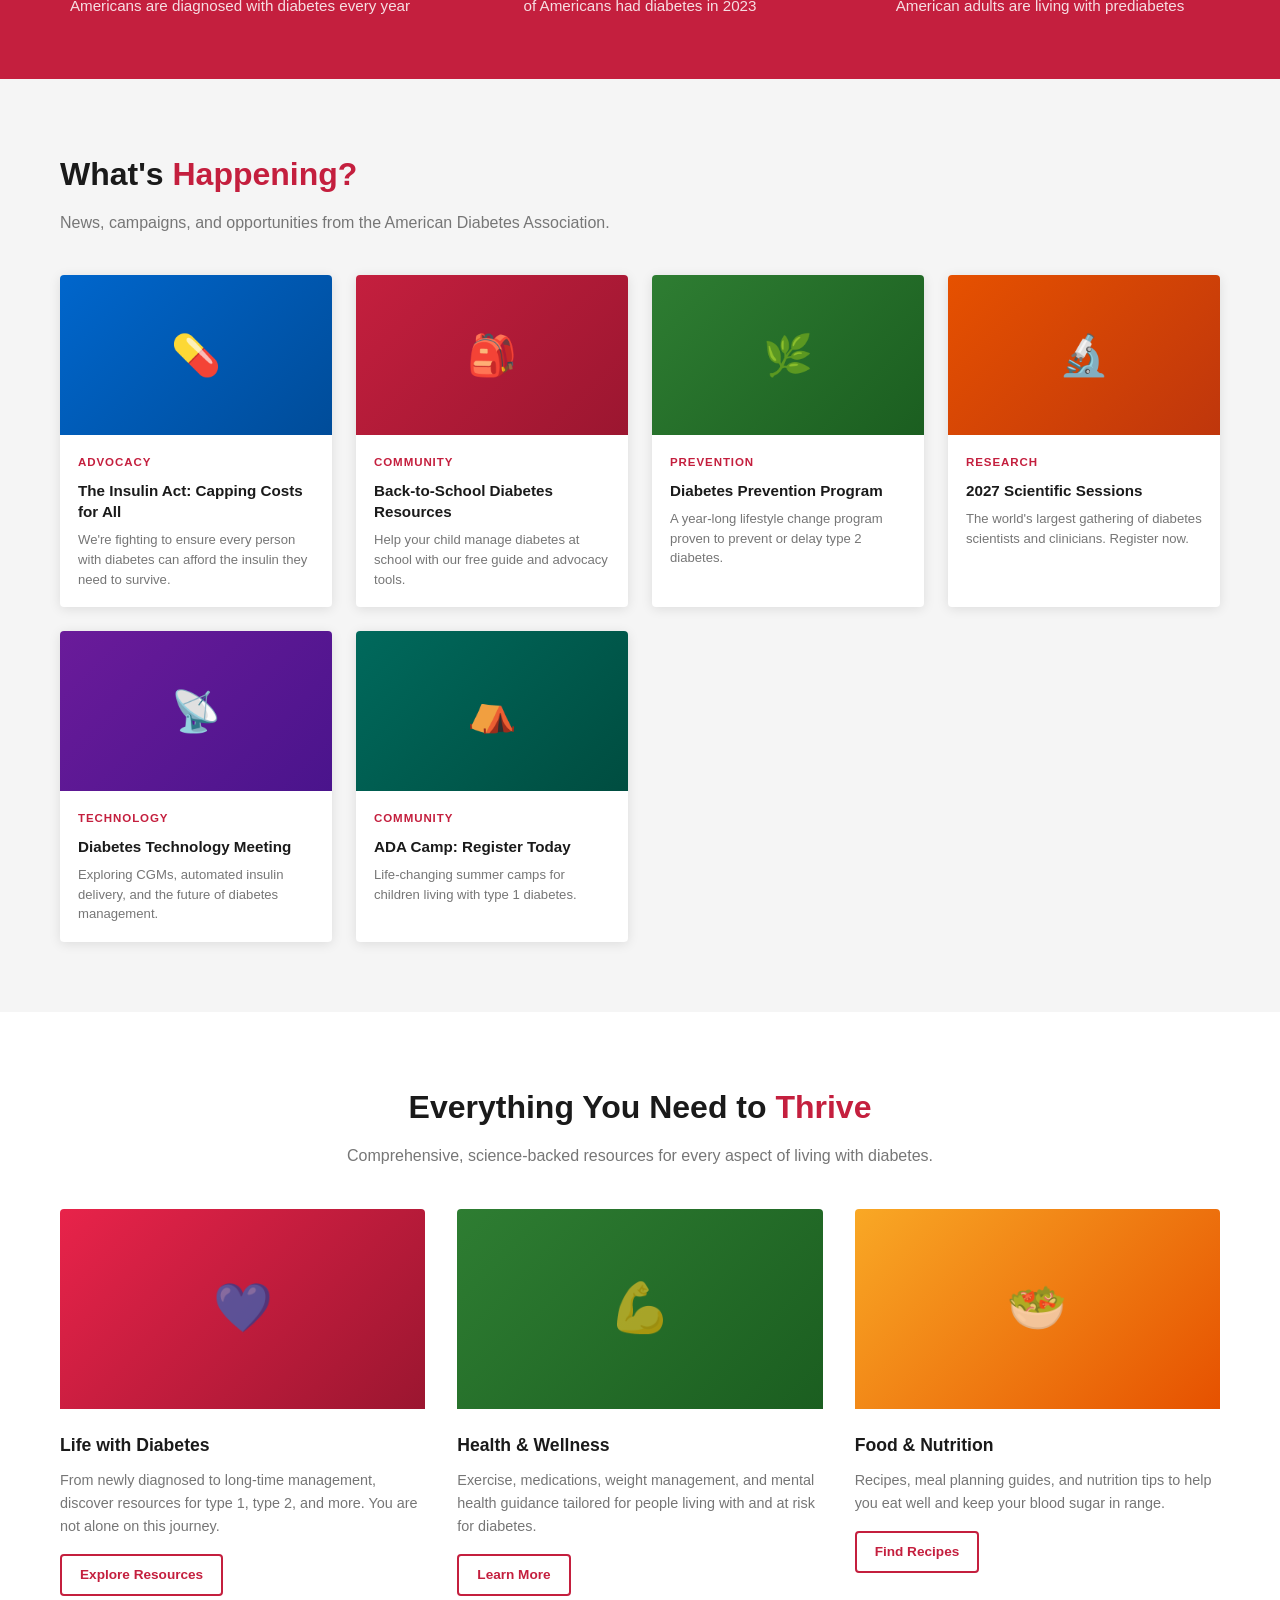
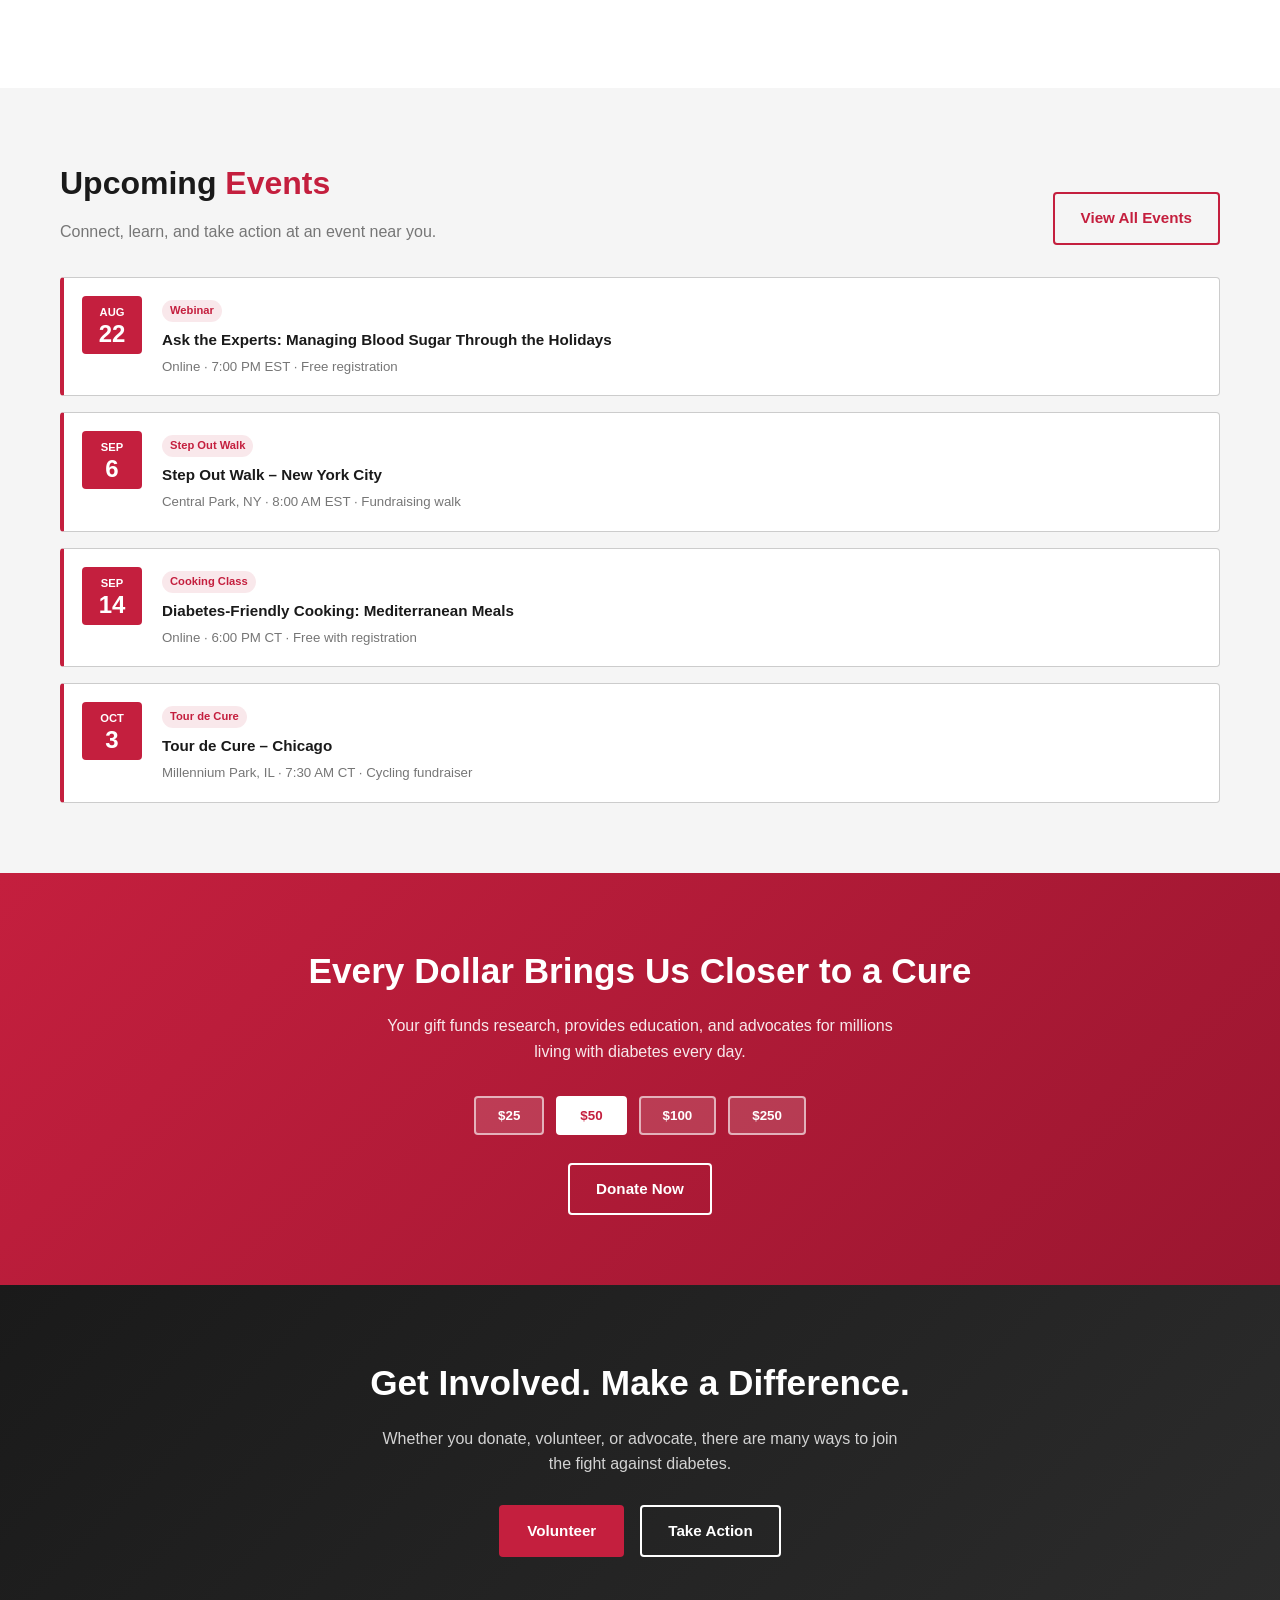
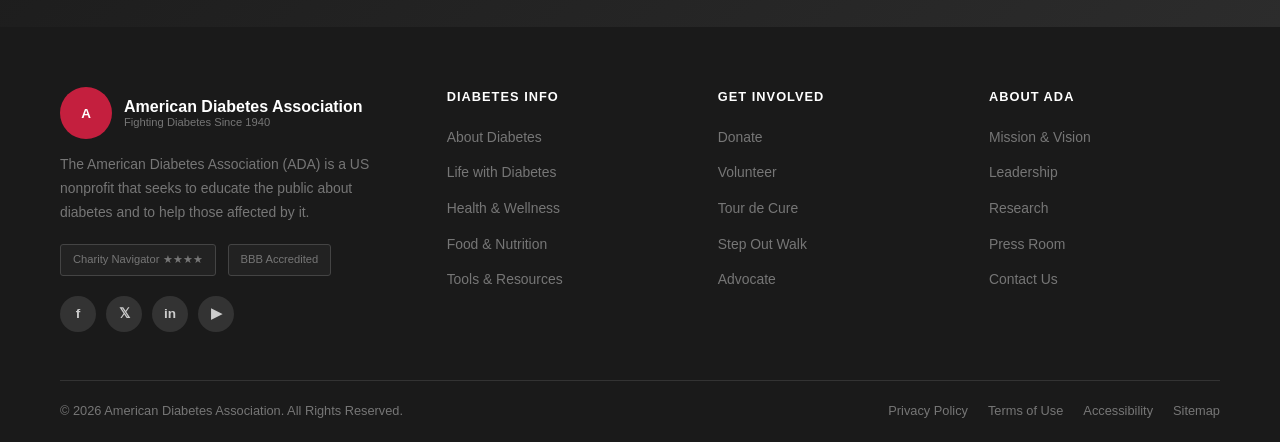
==== commit 0b9d1e3a: "Match inspiration: white shadow tiles, regular-weight title, remove description+links from topic car" ====
--- a/index.html
+++ b/index.html
@@ -269,44 +269,30 @@
         <div class="topic-card">
           <div class="icon"><img loading="lazy" width="70" height="70" src="icons/diabetes-prevention-icon.svg" alt="Diabetes Prevention" /></div>
           <h3>Diabetes Prevention</h3>
-          <p>Steps you can take to prevent or delay type 2 diabetes.</p>
-          <a href="about-diabetes.html">Learn More →</a>
         </div>
         <div class="topic-card">
           <div class="icon"><img loading="lazy" width="64" height="64" src="icons/Prediabetes_Icon_REV.svg" alt="Prediabetes" /></div>
           <h3>Prediabetes</h3>
-          <p>What it is and what you can do about it.</p>
-          <a href="about-diabetes.html">Learn More →</a>
         </div>
         <div class="topic-card">
           <div class="icon"><img loading="lazy" width="64" height="64" src="icons/NewlyDiagnosed_checklist.svg" alt="Newly Diagnosed" /></div>
           <h3>Newly Diagnosed</h3>
-          <p>Just diagnosed? We're here to help you get started.</p>
-          <a href="about-diabetes.html">Learn More →</a>
         </div>
         <div class="topic-card">
           <div class="icon"><img loading="lazy" width="66" height="55" src="icons/type-1-tile-iccon.svg" alt="Type 1 Diabetes" /></div>
           <h3>Type 1 Diabetes</h3>
-          <p>Facts, management tips, and the latest research on T1D.</p>
-          <a href="about-diabetes.html">Learn More →</a>
         </div>
         <div class="topic-card">
           <div class="icon"><img loading="lazy" width="73" height="55" src="icons/type-2-tile-icon.svg" alt="Type 2 Diabetes" /></div>
           <h3>Type 2 Diabetes</h3>
-          <p>Managing blood sugar, diet, exercise, and medications.</p>
-          <a href="about-diabetes.html">Learn More →</a>
         </div>
         <div class="topic-card">
           <div class="icon"><img loading="lazy" width="45" height="72" src="icons/life-with-diabetes-tile-icon.svg" alt="Life With Diabetes" /></div>
           <h3>Life With Diabetes</h3>
-          <p>Living well with diabetes at every stage of life.</p>
-          <a href="life-with-diabetes.html">Learn More →</a>
         </div>
         <div class="topic-card">
           <div class="icon"><img loading="lazy" width="73" height="65" src="icons/diabetes-complications-tile-icon.svg" alt="Diabetes Complications" /></div>
           <h3>Diabetes Complications</h3>
-          <p>Understanding, preventing, and managing complications.</p>
-          <a href="about-diabetes.html">Learn More →</a>
         </div>
         <div class="topic-card">
           <div class="icon">
@@ -319,8 +305,6 @@
             </svg>
           </div>
           <h3>Research &amp; Innovation</h3>
-          <p>Funding breakthroughs that change lives.</p>
-          <a href="tools-resources.html">Learn More →</a>
         </div>
       </div>
     </div>
--- a/styles.css
+++ b/styles.css
@@ -247,19 +247,19 @@
    ============================================================ */
 .cards-grid {
   display: grid;
-  grid-template-columns: repeat(auto-fill, minmax(200px, 1fr));
-  gap: 20px;
+  grid-template-columns: repeat(auto-fill, minmax(160px, 1fr));
+  gap: 16px;
 }
 .topic-card {
-  background: #f7f7f7;
-  border: 1px solid #e8e8e8;
+  background: #fff;
   border-radius: 6px;
   padding: 28px 18px 22px;
   text-align: center;
+  box-shadow: 0 2px 10px rgba(0,0,0,.08);
   transition: box-shadow var(--transition), transform var(--transition);
   cursor: pointer;
 }
-.topic-card:hover { box-shadow: 0 4px 18px rgba(0,0,0,.10); transform: translateY(-3px); }
+.topic-card:hover { box-shadow: 0 6px 20px rgba(0,0,0,.13); transform: translateY(-3px); }
 .topic-card .icon {
   display: flex; align-items: center; justify-content: center;
   margin: 0 auto 16px;
@@ -268,9 +268,7 @@
 .topic-card .icon img {
   display: block;
 }
-.topic-card h3 { font-size: .95rem; font-weight: 700; color: #8B1A2B; margin-bottom: 8px; }
-.topic-card p  { font-size: .82rem; color: var(--gray-500); line-height: 1.5; }
-.topic-card a  { color: #8B1A2B; font-size: .82rem; font-weight: 700; margin-top: 12px; display: inline-block; }
+.topic-card h3 { font-size: .95rem; font-weight: 400; color: #8B1A2B; margin-bottom: 0; }
 
 /* ============================================================
    STATS BAND
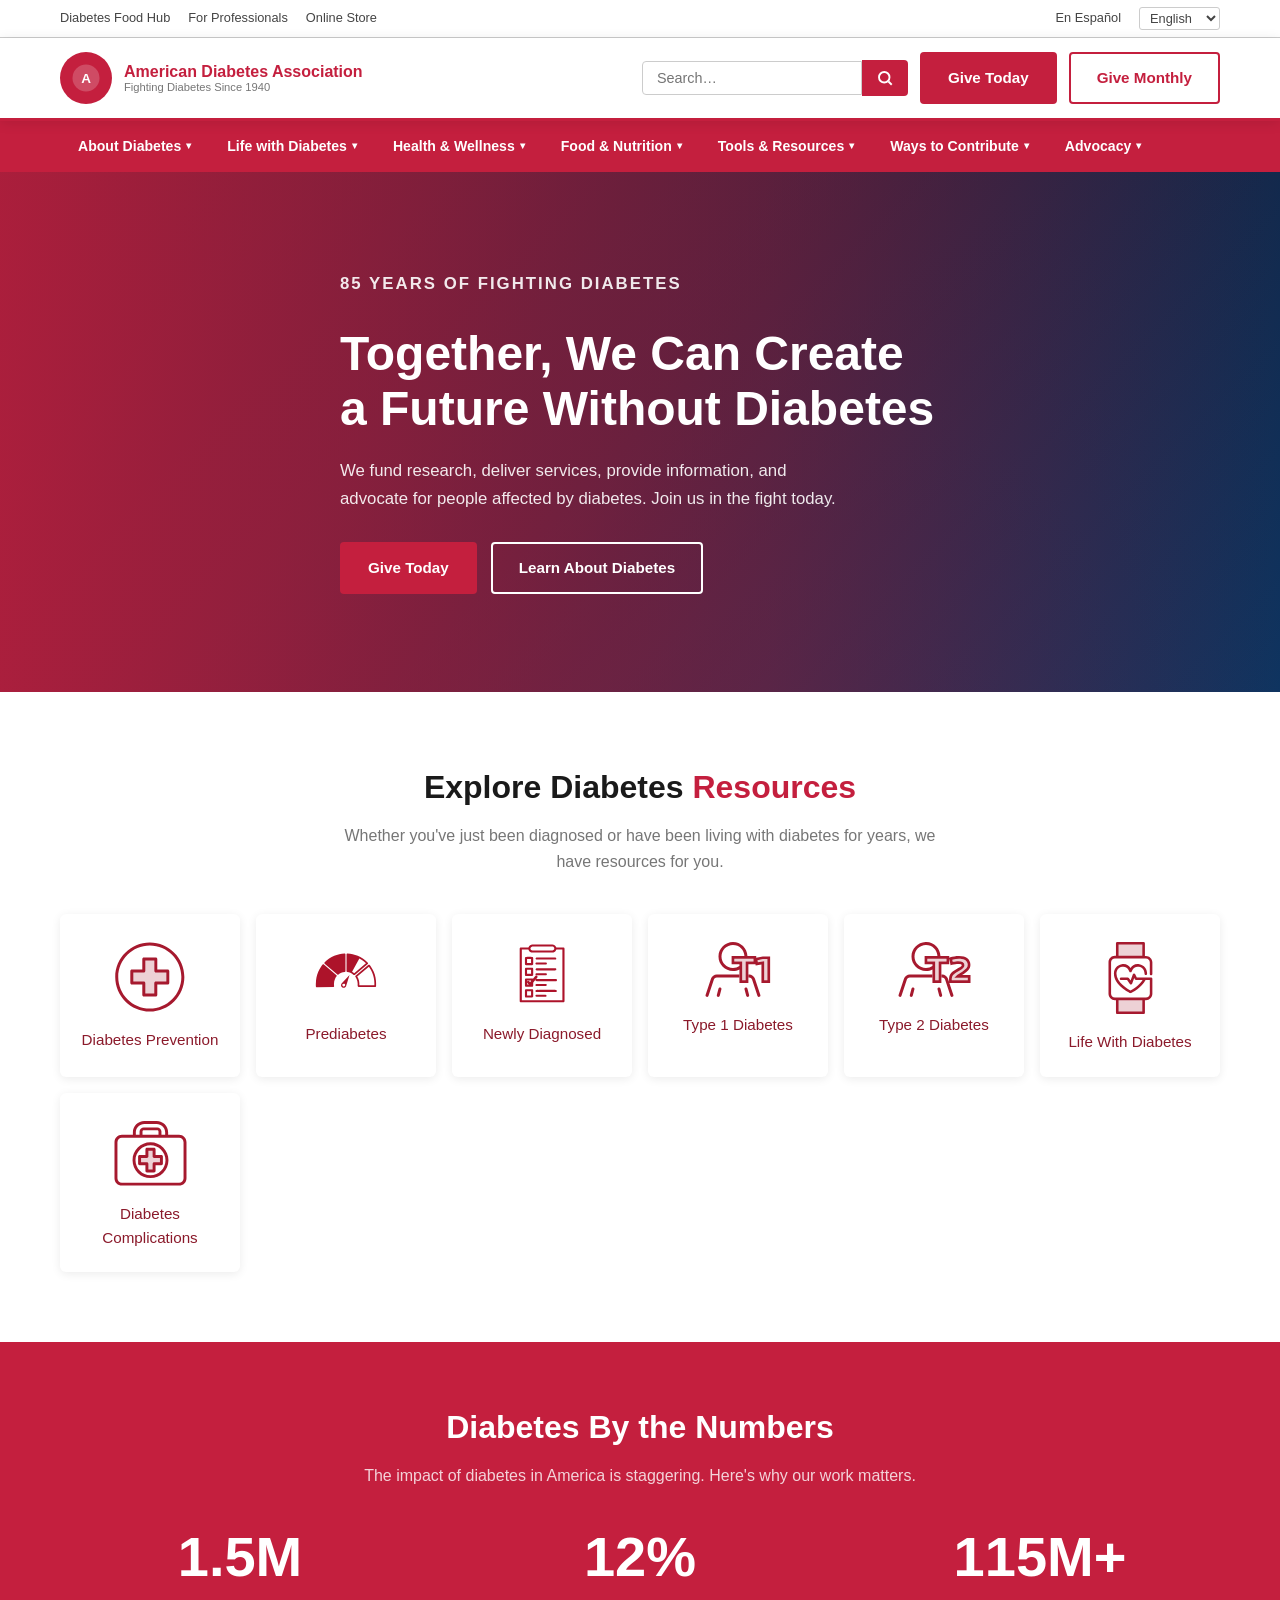
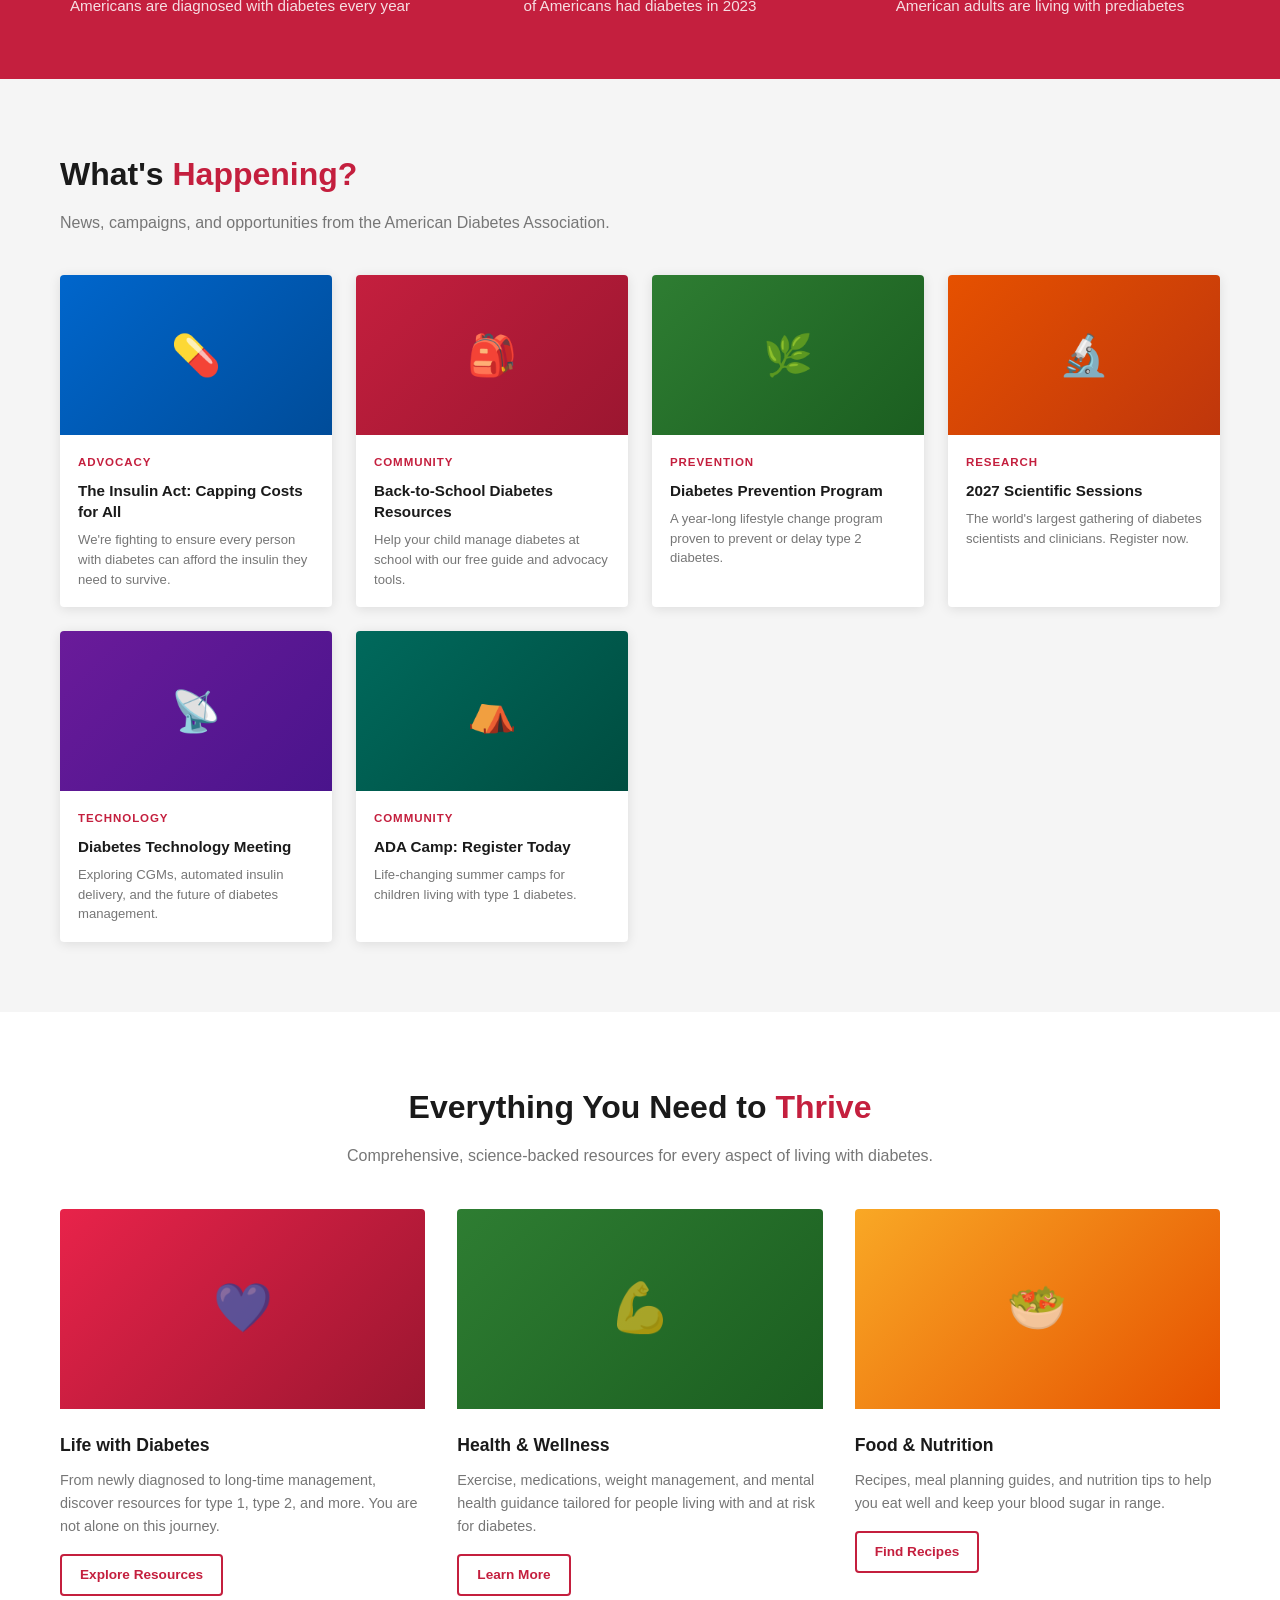
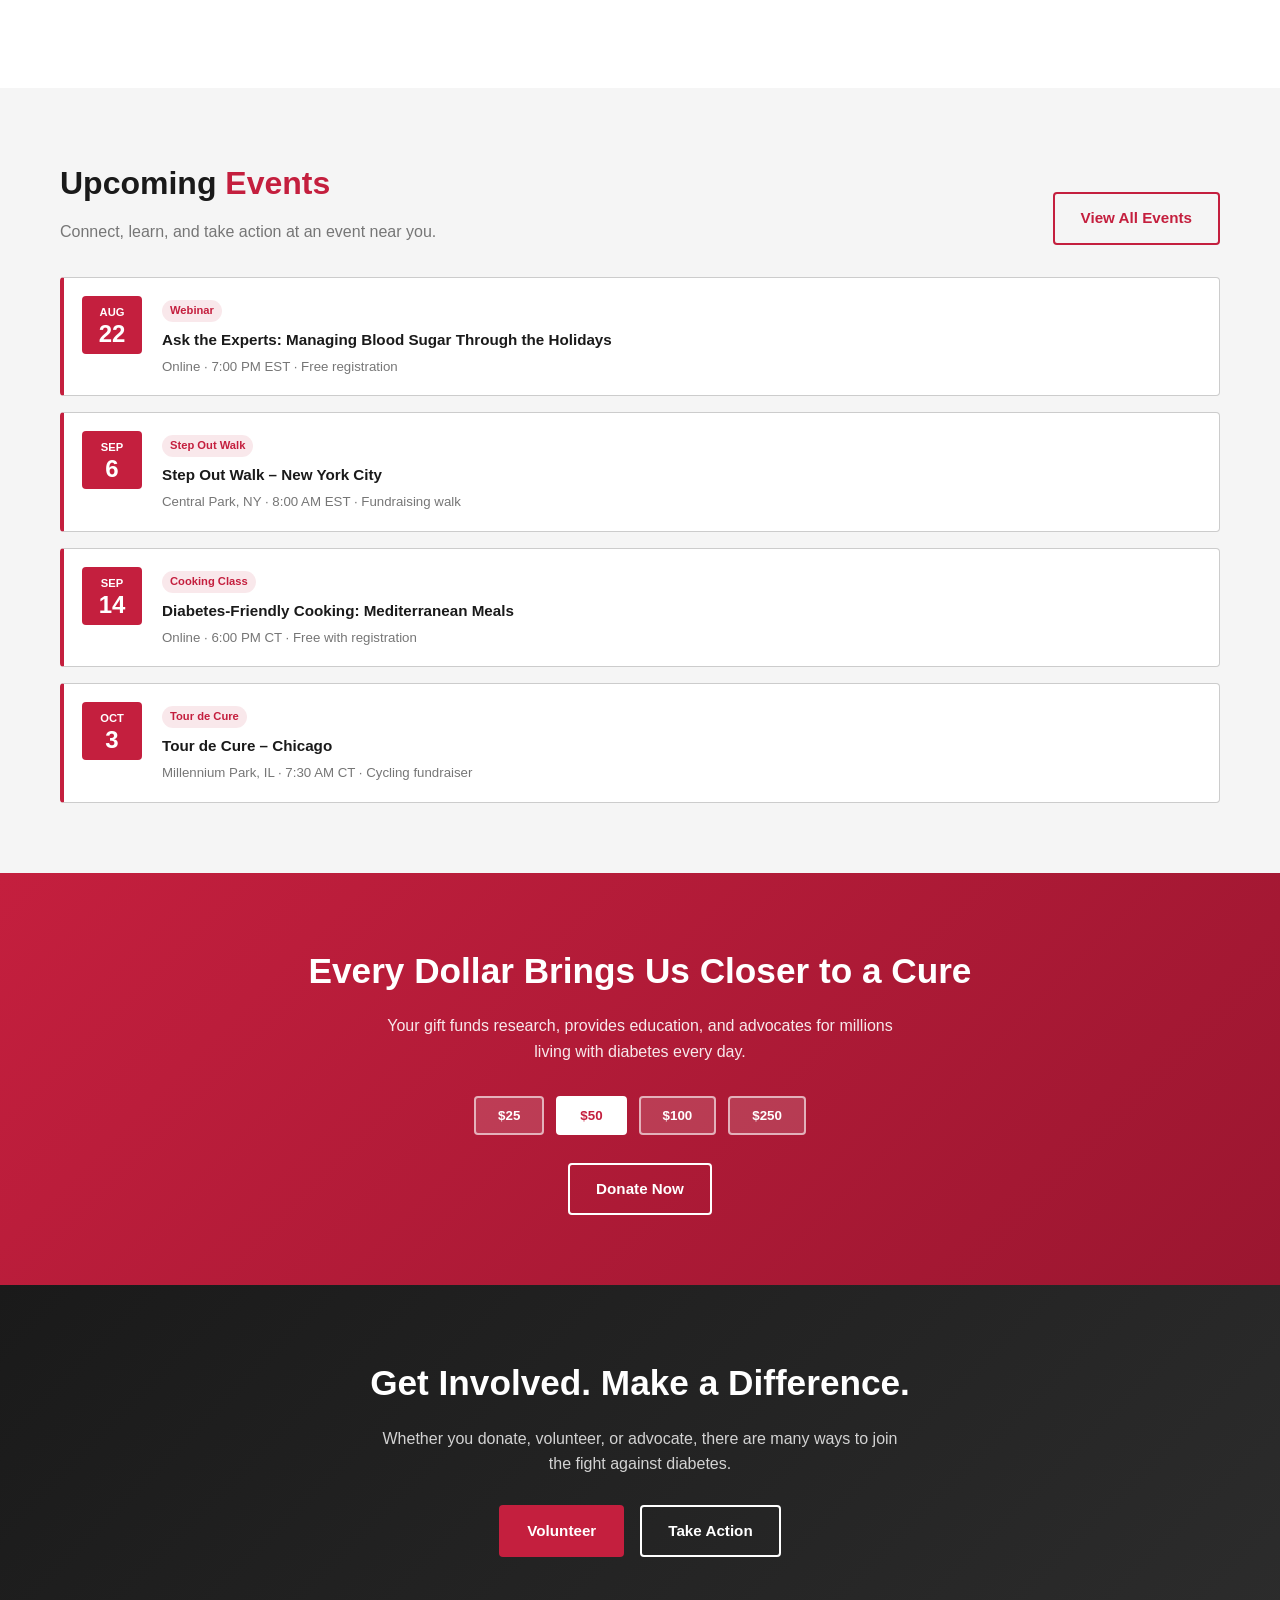
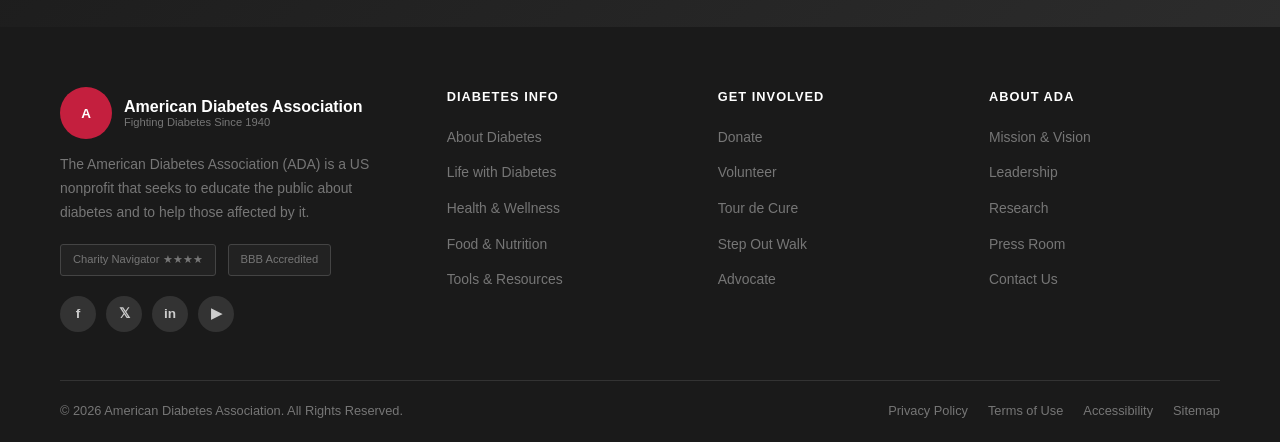
==== commit 402ecace: "Remove Research & Innovation tile to match inspiration site Co-Authored-By: Claude Sonnet 4.6 <norep" ====
--- a/index.html
+++ b/index.html
@@ -294,18 +294,6 @@
           <div class="icon"><img loading="lazy" width="73" height="65" src="icons/diabetes-complications-tile-icon.svg" alt="Diabetes Complications" /></div>
           <h3>Diabetes Complications</h3>
         </div>
-        <div class="topic-card">
-          <div class="icon">
-            <svg width="64" height="64" viewBox="0 0 64 64" fill="none" stroke="#8B1A2B" stroke-width="3" stroke-linecap="round" stroke-linejoin="round">
-              <circle cx="38" cy="26" r="14"/>
-              <line x1="28" y1="36" x2="16" y2="52"/>
-              <line x1="20" y1="56" x2="12" y2="56"/>
-              <line x1="34" y1="18" x2="42" y2="10"/>
-              <line x1="38" y1="10" x2="46" y2="18"/>
-            </svg>
-          </div>
-          <h3>Research &amp; Innovation</h3>
-        </div>
       </div>
     </div>
   </section>
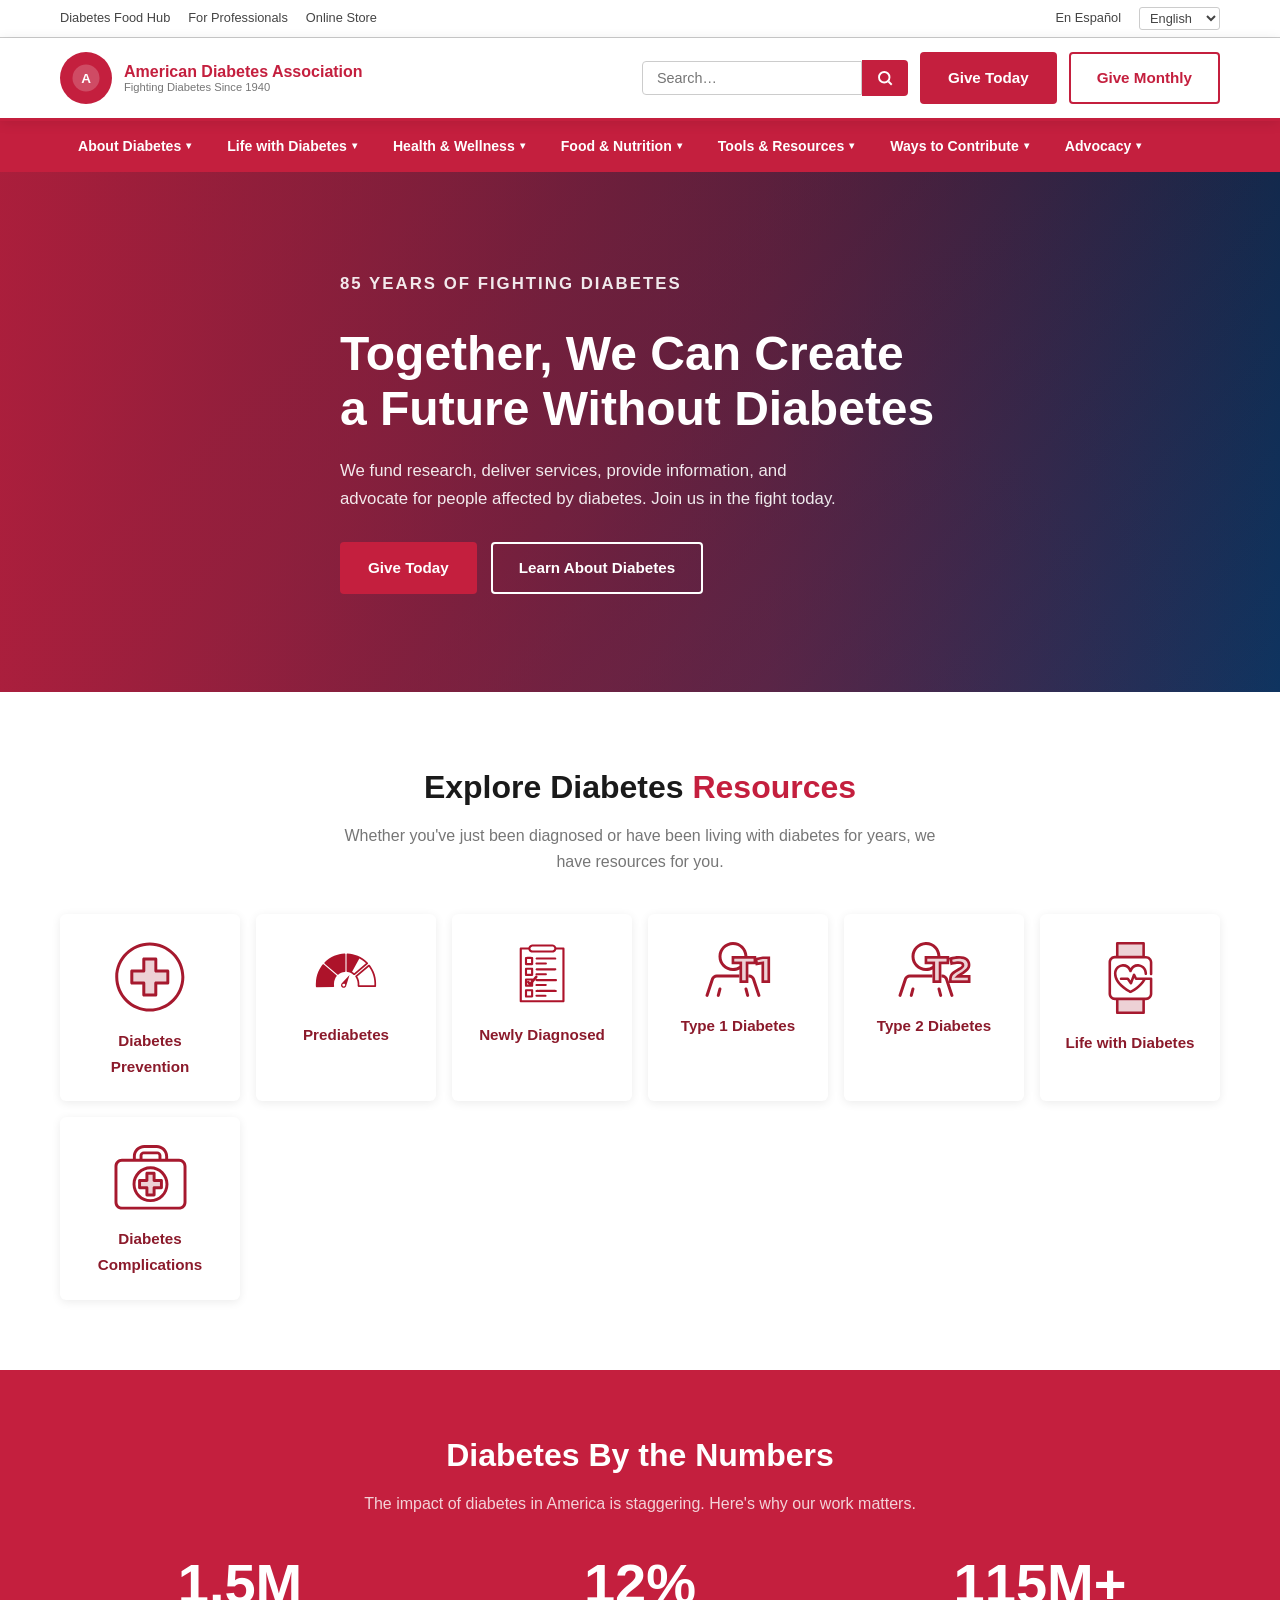
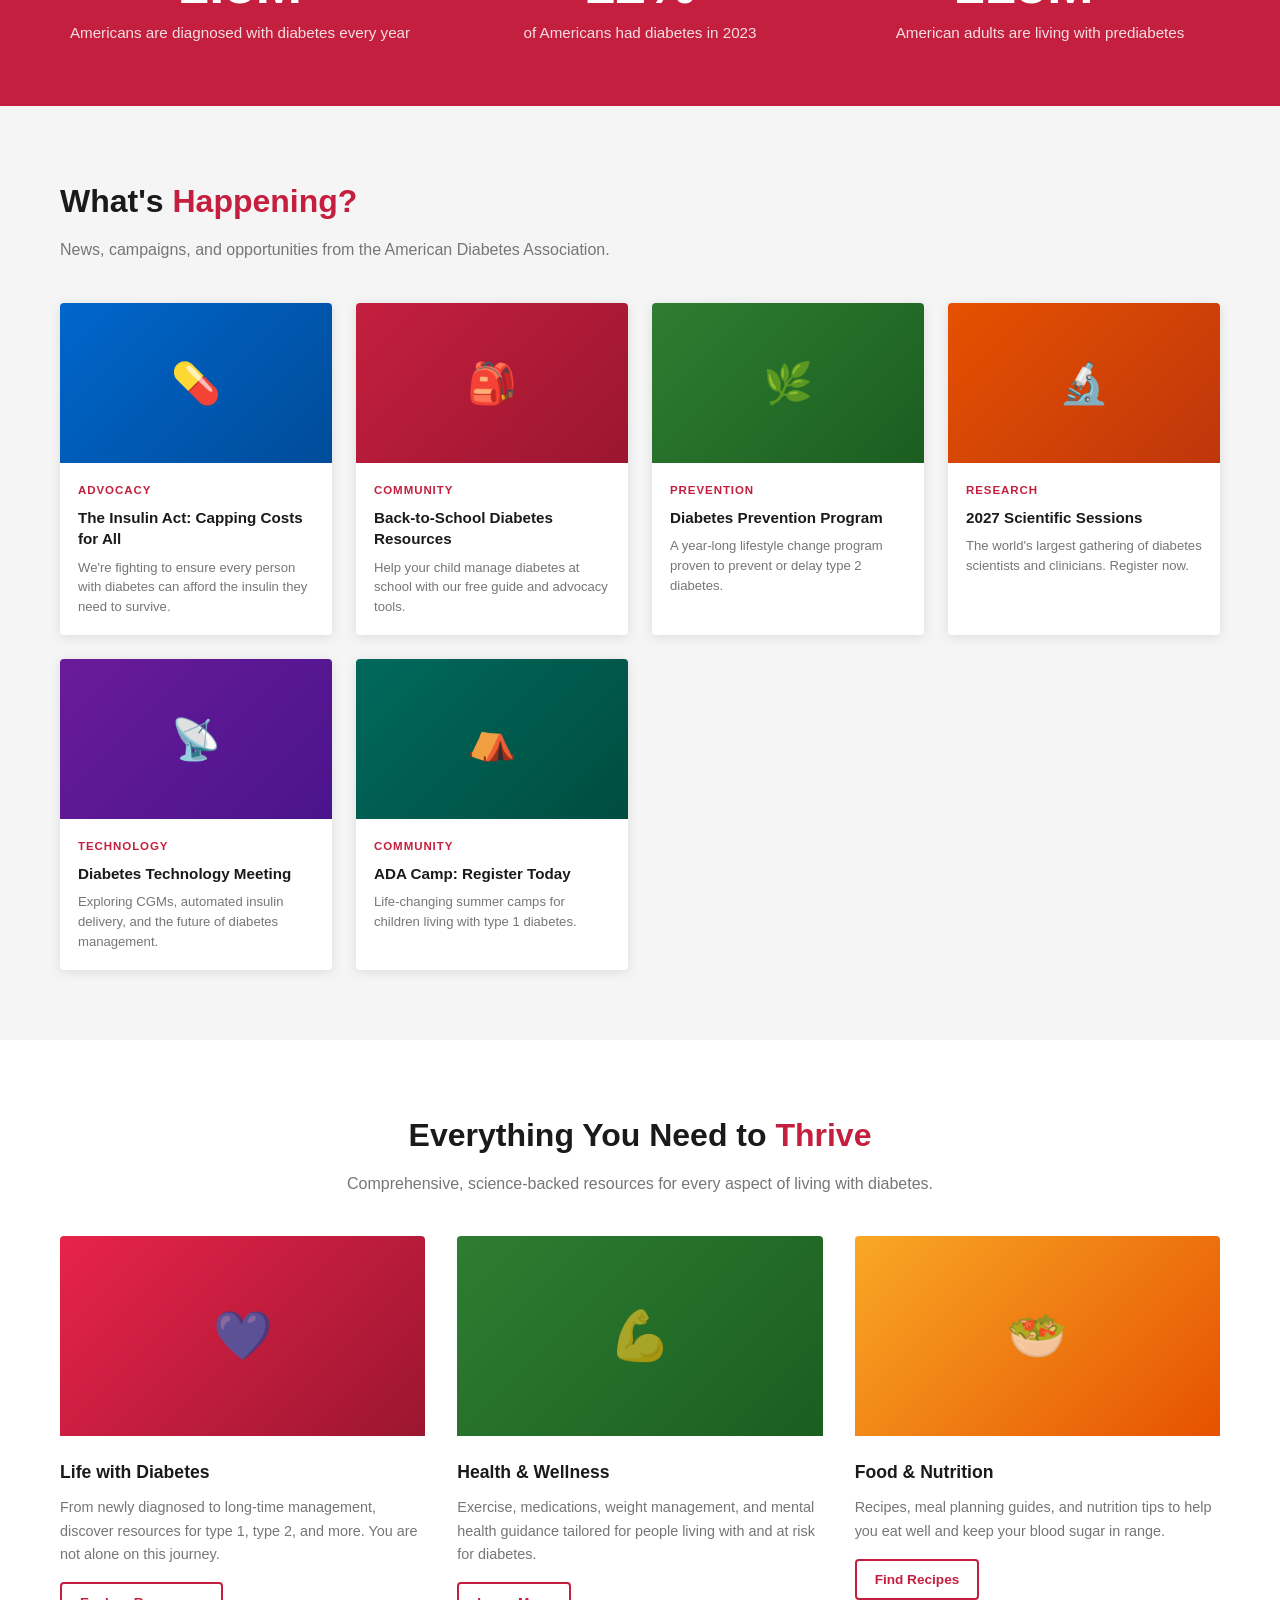
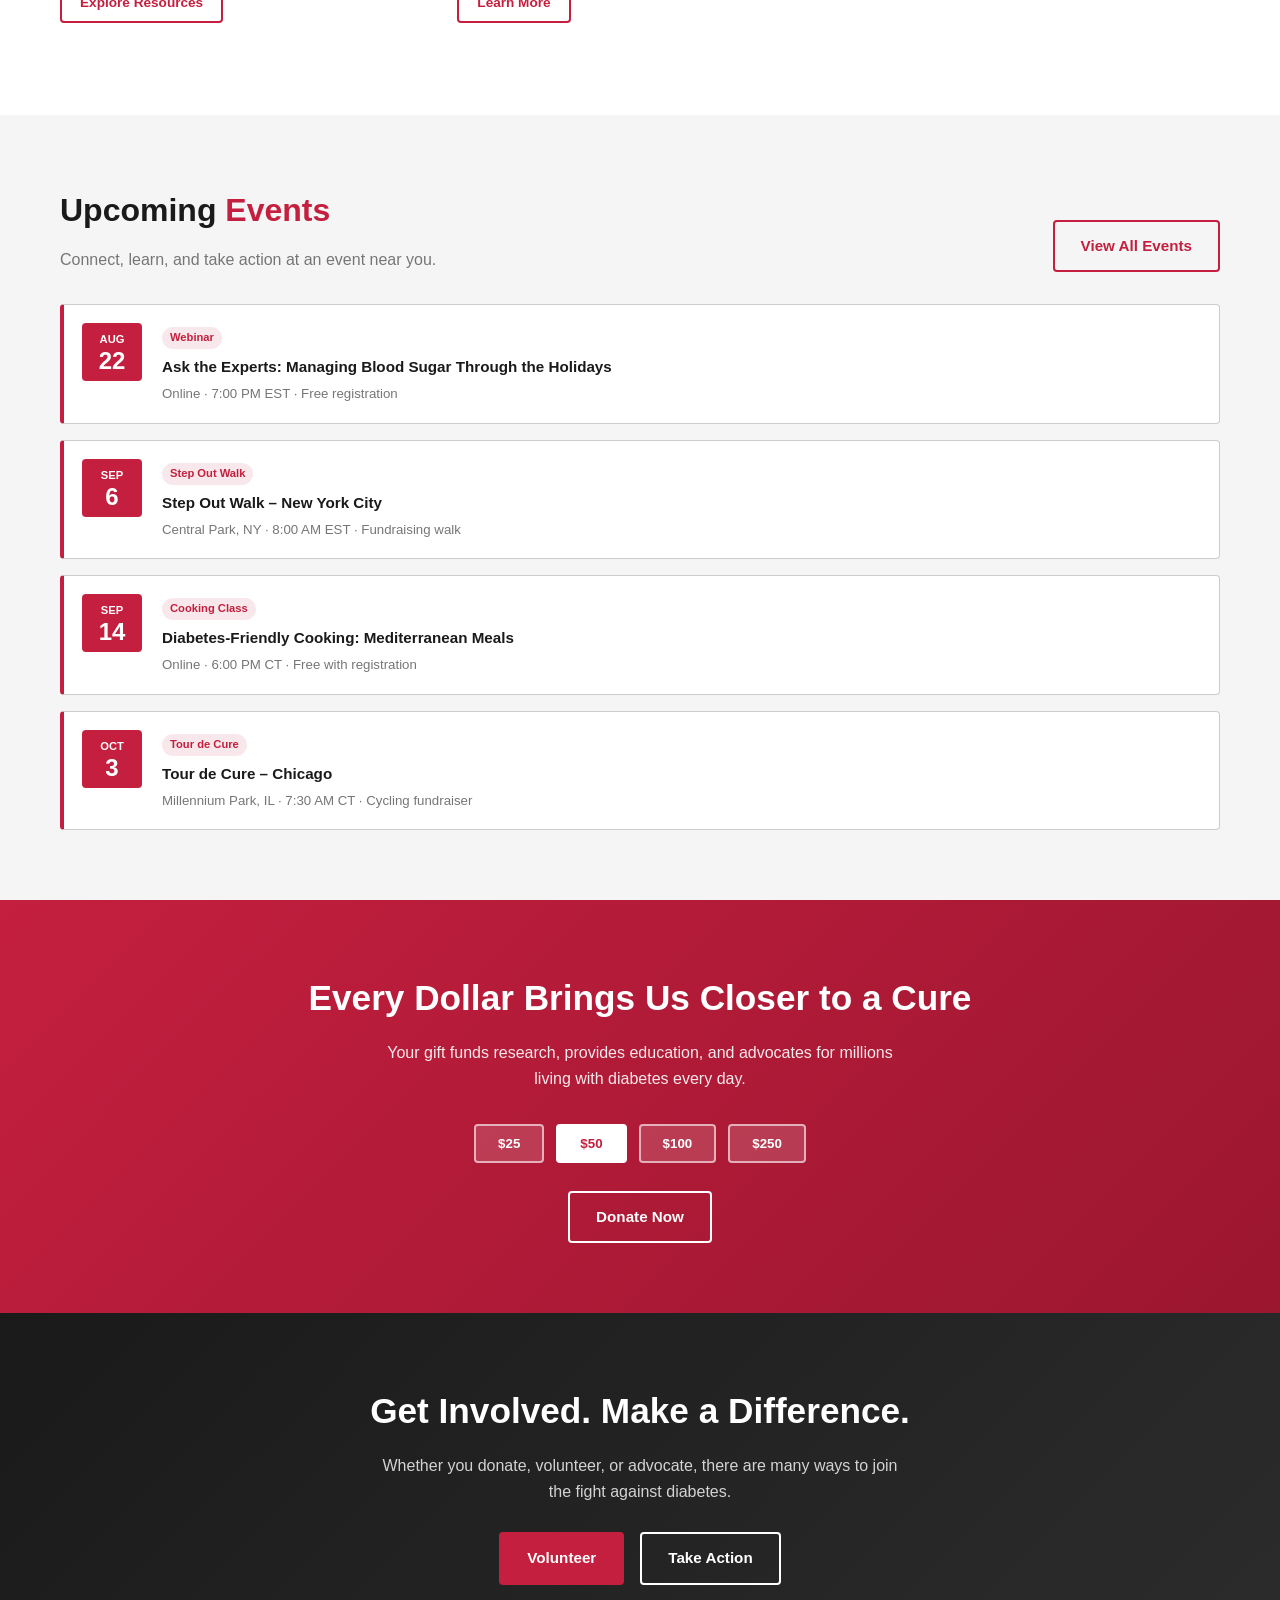
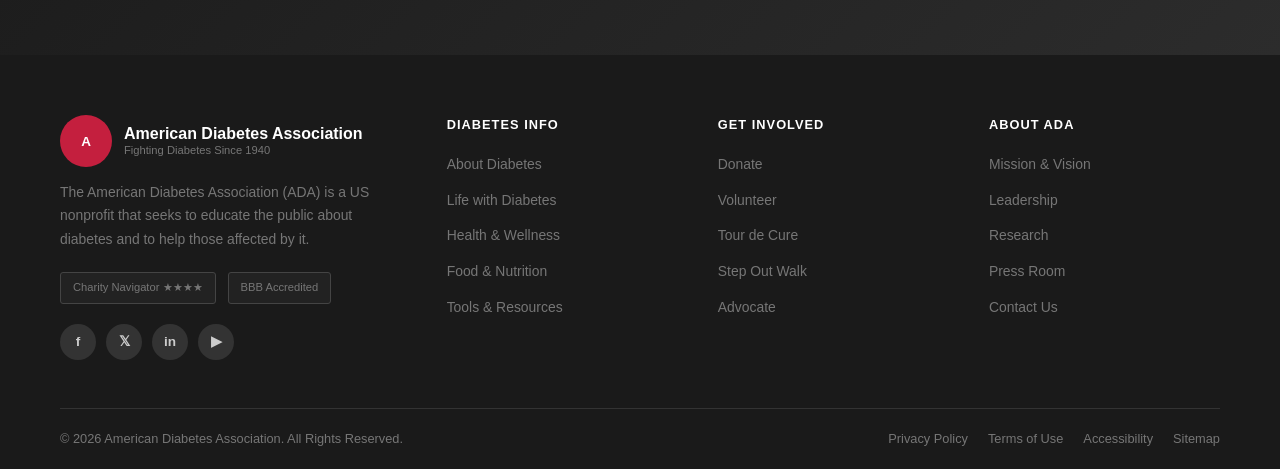
==== commit fdf5345c: "Make tile titles bold linked text matching inspiration site structure Co-Authored-By: Claude Sonnet " ====
--- a/index.html
+++ b/index.html
@@ -268,31 +268,31 @@
       <div class="cards-grid">
         <div class="topic-card">
           <div class="icon"><img loading="lazy" width="70" height="70" src="icons/diabetes-prevention-icon.svg" alt="Diabetes Prevention" /></div>
-          <h3>Diabetes Prevention</h3>
+          <p class="tile-title"><a href="about-diabetes.html">Diabetes Prevention</a></p>
         </div>
         <div class="topic-card">
           <div class="icon"><img loading="lazy" width="64" height="64" src="icons/Prediabetes_Icon_REV.svg" alt="Prediabetes" /></div>
-          <h3>Prediabetes</h3>
+          <p class="tile-title"><a href="about-diabetes.html">Prediabetes</a></p>
         </div>
         <div class="topic-card">
           <div class="icon"><img loading="lazy" width="64" height="64" src="icons/NewlyDiagnosed_checklist.svg" alt="Newly Diagnosed" /></div>
-          <h3>Newly Diagnosed</h3>
+          <p class="tile-title"><a href="about-diabetes.html">Newly Diagnosed</a></p>
         </div>
         <div class="topic-card">
           <div class="icon"><img loading="lazy" width="66" height="55" src="icons/type-1-tile-iccon.svg" alt="Type 1 Diabetes" /></div>
-          <h3>Type 1 Diabetes</h3>
+          <p class="tile-title"><a href="about-diabetes.html">Type 1 Diabetes</a></p>
         </div>
         <div class="topic-card">
           <div class="icon"><img loading="lazy" width="73" height="55" src="icons/type-2-tile-icon.svg" alt="Type 2 Diabetes" /></div>
-          <h3>Type 2 Diabetes</h3>
+          <p class="tile-title"><a href="about-diabetes.html">Type 2 Diabetes</a></p>
         </div>
         <div class="topic-card">
           <div class="icon"><img loading="lazy" width="45" height="72" src="icons/life-with-diabetes-tile-icon.svg" alt="Life With Diabetes" /></div>
-          <h3>Life With Diabetes</h3>
+          <p class="tile-title"><a href="life-with-diabetes.html">Life with Diabetes</a></p>
         </div>
         <div class="topic-card">
           <div class="icon"><img loading="lazy" width="73" height="65" src="icons/diabetes-complications-tile-icon.svg" alt="Diabetes Complications" /></div>
-          <h3>Diabetes Complications</h3>
+          <p class="tile-title"><a href="about-diabetes.html">Diabetes Complications</a></p>
         </div>
       </div>
     </div>
--- a/styles.css
+++ b/styles.css
@@ -268,7 +268,9 @@
 .topic-card .icon img {
   display: block;
 }
-.topic-card h3 { font-size: .95rem; font-weight: 400; color: #8B1A2B; margin-bottom: 0; }
+.topic-card .tile-title { margin: 0; }
+.topic-card .tile-title a { font-size: .95rem; font-weight: 700; color: #8B1A2B; text-decoration: none; }
+.topic-card .tile-title a:hover { text-decoration: underline; }
 
 /* ============================================================
    STATS BAND
